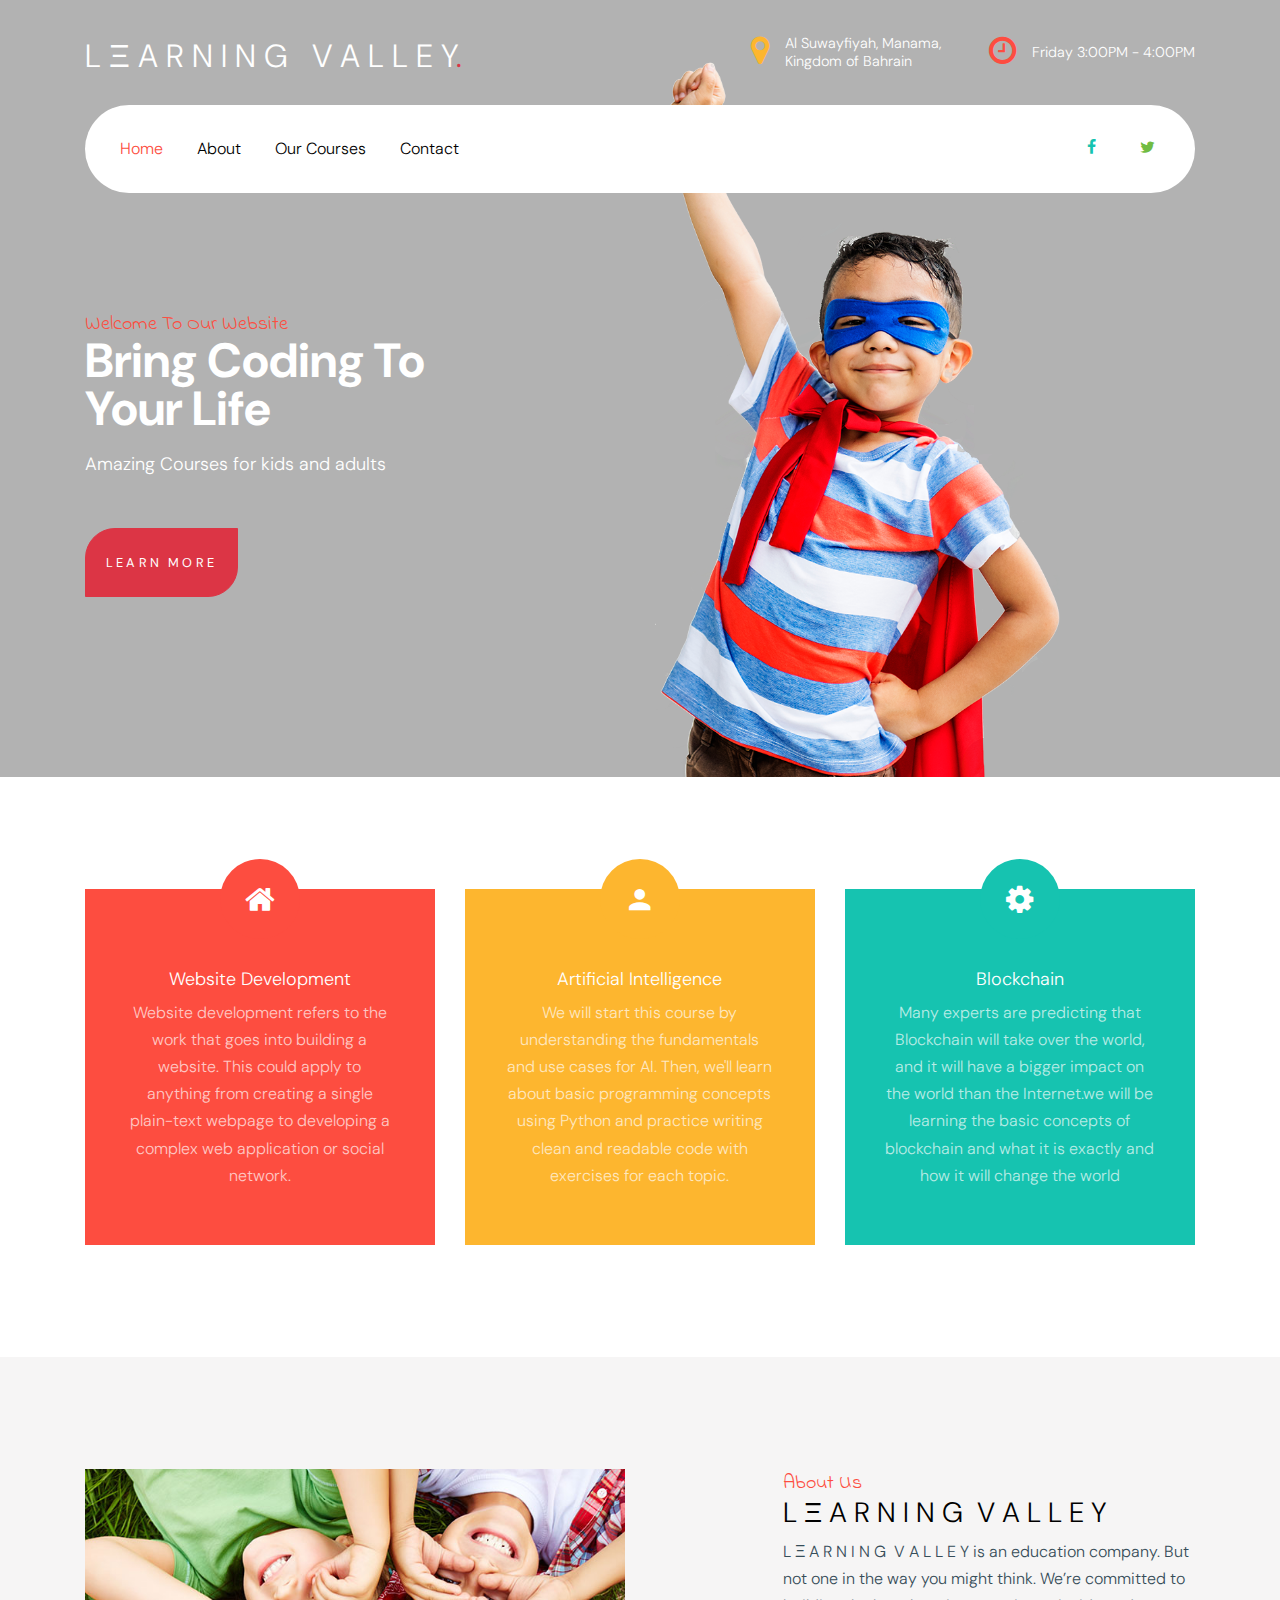
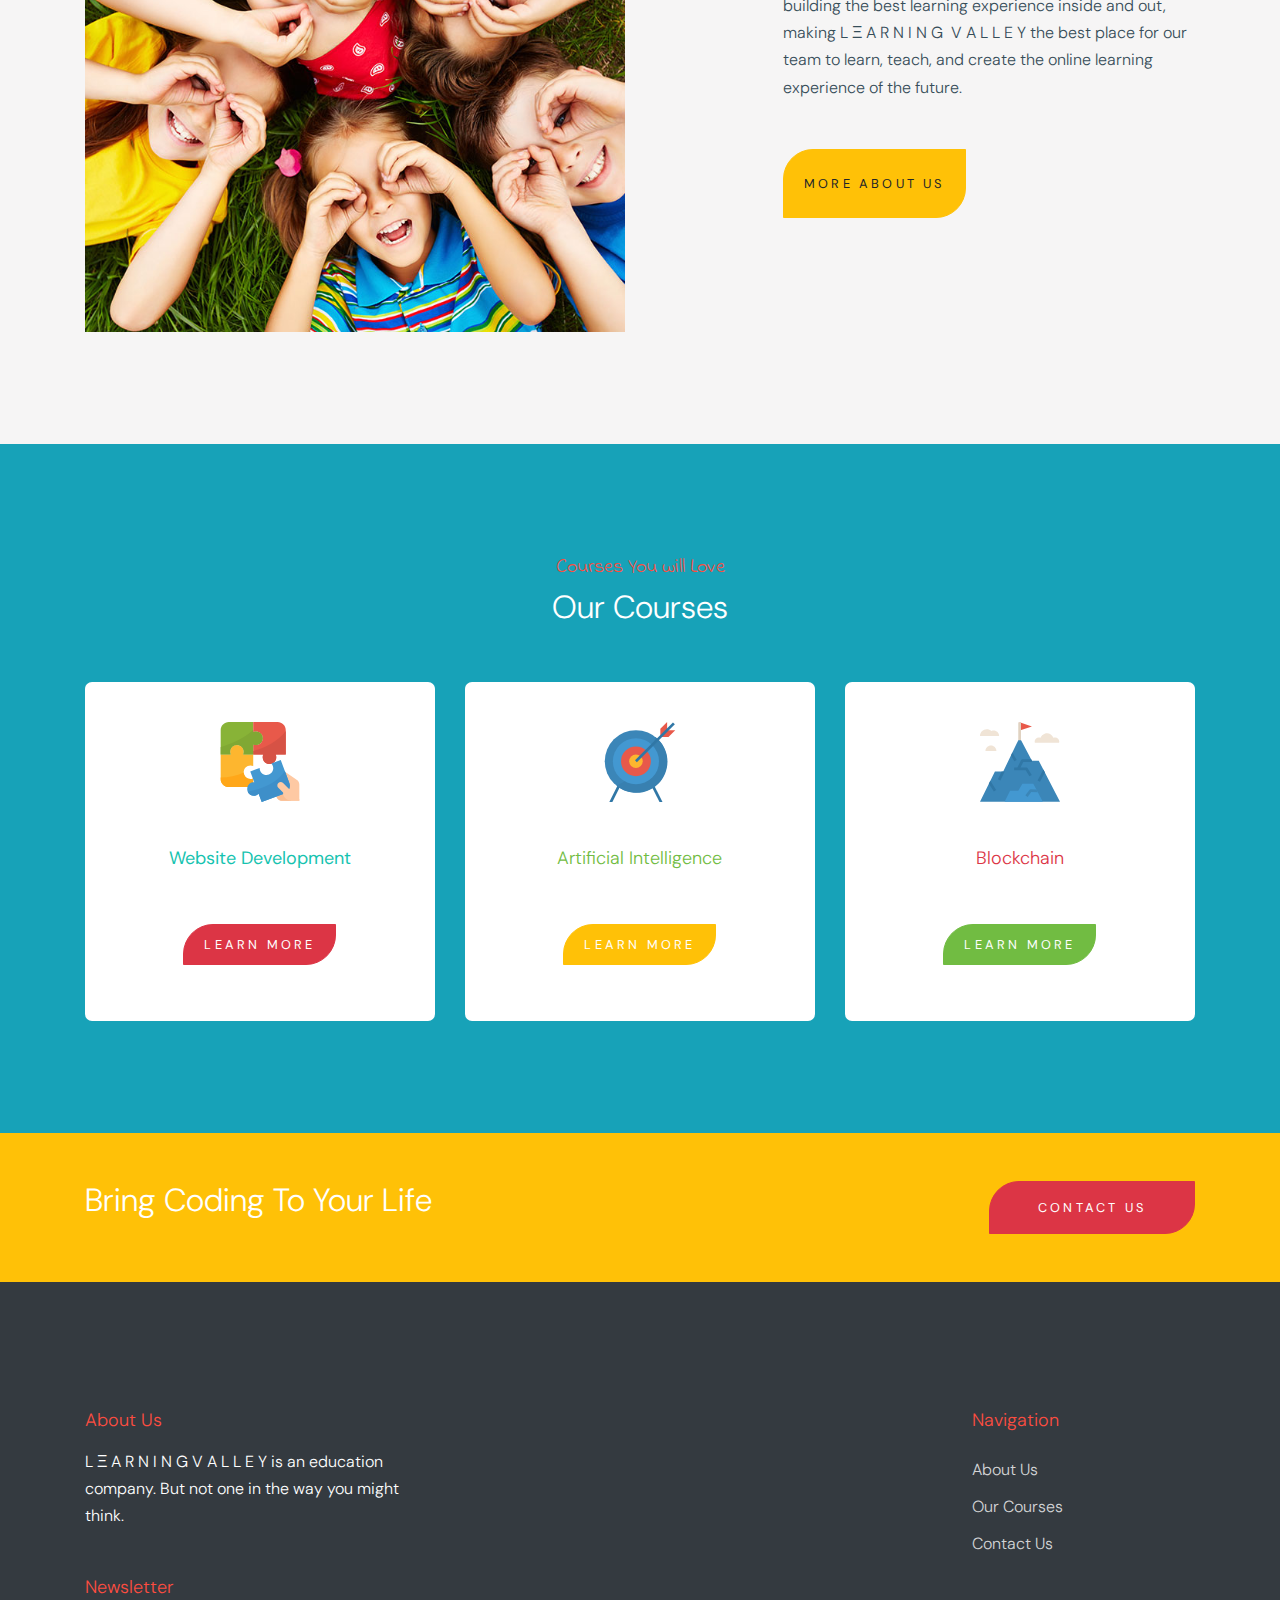
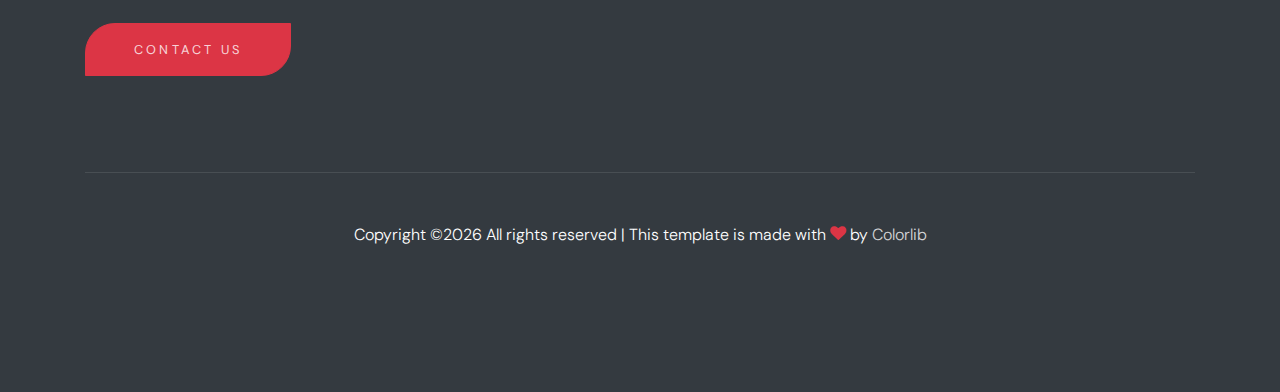
==== index.html @ 7df680e8 "cc" ====
<!doctype html>
<html lang="en">

  <head>
    <title>L Ξ A R N I N G  V A L L E Y</title>
    <meta charset="utf-8">
    <meta name="viewport" content="width=device-width, initial-scale=1, shrink-to-fit=no">

    <link href="https://fonts.googleapis.com/css?family=DM+Sans:300,400,700|Indie+Flower" rel="stylesheet">
    

    <link rel="stylesheet" href="fonts/icomoon/style.css">

    <link rel="stylesheet" href="css/bootstrap.min.css">
    <link rel="stylesheet" href="css/bootstrap-datepicker.css">
    <link rel="stylesheet" href="css/jquery.fancybox.min.css">
    <link rel="stylesheet" href="css/owl.carousel.min.css">
    <link rel="stylesheet" href="css/owl.theme.default.min.css">
    <link rel="stylesheet" href="fonts/flaticon/font/flaticon.css">
    <link rel="stylesheet" href="css/aos.css">

    <!-- MAIN CSS -->
    <link rel="stylesheet" href="css/style.css">

  </head>

  <body data-spy="scroll" data-target=".site-navbar-target" data-offset="300">

    
    <div class="site-wrap" id="home-section">

      <div class="site-mobile-menu site-navbar-target">
        <div class="site-mobile-menu-header">
          <div class="site-mobile-menu-close mt-3">
            <span class="icon-close2 js-menu-toggle"></span>
          </div>
        </div>
        <div class="site-mobile-menu-body"></div>
      </div>



      <header class="site-navbar site-navbar-target" role="banner">

        <div class="container mb-3">
          <div class="d-flex align-items-center">
            <div class="site-logo mr-auto">
              <a href="index.html" style="font-size: 2rem;">L Ξ A R N I N G  &nbsp V A L L E Y<span class="text-primary">.</span></a>
            </div>
            <div class="site-quick-contact d-none d-lg-flex ml-auto ">
              <div class="d-flex site-info align-items-center mr-5">
                <span class="block-icon mr-3"><span class="icon-map-marker text-yellow"></span></span>
                <span>Al Suwayfiyah, Manama, <br> Kingdom of Bahrain</span>
              </div>
              <div class="d-flex site-info align-items-center">
                <span class="block-icon mr-3"><span class="icon-clock-o"></span></span>
                <span> Friday 3:00PM - 4:00PM <br></span>
              </div>
              
            </div>
          </div>
        </div>


        <div class="container">
          <div class="menu-wrap d-flex align-items-center">
            <span class="d-inline-block d-lg-none"><a href="#" class="text-black site-menu-toggle js-menu-toggle py-5"><span class="icon-menu h3 text-black"></span></a></span>

              

              <nav class="site-navigation text-left mr-auto d-none d-lg-block" role="navigation">
                <ul class="site-menu main-menu js-clone-nav mr-auto ">
                  <li class="active"><a href="index.html" class="nav-link">Home</a></li>
                  <li><a href="about.html" class="nav-link">About</a></li>
                  <li><a href="packages.html" class="nav-link">Our Courses</a></li>
                 
                  <li><a href="contact.html" class="nav-link">Contact</a></li>
                </ul>
              </nav>

              <div class="top-social ml-auto">
                <a href="https://www.facebook.com/L-%CE%9E-A-R-N-I-N-G-V-A-L-L-E-Y-117805706719489" target="none"><span class="icon-facebook text-teal"></span></a>
                <a href="https://twitter.com/home?lang=en" target="none" ><span class="icon-twitter text-success"></span></a>
               
              </div>
          </div>
        </div>

       

      </header>

    <div class="ftco-blocks-cover-1">
       
      <div class="site-section-cover overlay">
        <div class="container">
          <div class="row align-items-center ">
            <div class="col-md-5 mt-5 pt-5">
              <span class="text-cursive h5 text-red" >Welcome To Our Website</span>
              <h1 class="mb-3 font-weight-bold text-teal">Bring Coding To Your Life </h1>
              <p>Amazing Courses for kids and adults  </p>
              <p class="mt-5"><a href="about.html" class="btn btn-primary py-4 btn-custom-1">Learn More</a></p>
            </div>
            <div class="col-md-6 ml-auto align-self-end">
              <img src="images/kid_transparent.png" alt="Image" class="img-fluid">
              
            </div>
          </div>
        </div>
      </div>
    </div>

    <div class="site-section">
      <div class="container">
        <div class="row">
          <div class="col-lg-4">
            <div class="block-2 red">
              <span class="wrap-icon">
                <span class="icon-home"></span>
              </span>
              <h2>Website Development</h2>
              <p>Website development refers to the work that goes into building a website. This could apply to anything from creating a single plain-text webpage to developing a complex web application or social network.</p>
            </div>
          </div>
          <div class="col-lg-4">
            <div class="block-2 yellow">
              <span class="wrap-icon">
                <span class="icon-person"></span>
              </span>
              <h2>Artificial Intelligence</h2>
              <p>We will start this course by understanding the fundamentals and use cases for AI. Then, we'll learn about basic programming concepts using Python and practice writing clean and readable code with exercises for each topic.</p>
            </div>
          </div>
          <div class="col-lg-4">
            <div class="block-2 teal">
              <span class="wrap-icon">
                <span class="icon-cog"></span>
              </span>
              <h2>Blockchain</h2>
              <p>Many experts are predicting that Blockchain will take over the world, and it will have a bigger impact on the world than the Internet.we will be learning the basic concepts of blockchain and what it is exactly and how it will change the world </p>
            </div>
          </div>
        </div>
      </div>
    </div>

    <div class="site-section bg-light">
      <div class="container">
        <div class="row">
          <div class="col-md-6 mb-5 mb-md-0">
            <img src="images/img_1.jpg" alt="Image" class="img-fluid">
          </div>
          <div class="col-md-5 ml-auto pl-md-5">
            <span class="text-cursive h5 text-red">About Us</span>
            <h3 class="text-black">L Ξ A R N I N G &nbspV A L L E Y</h3>
            <p><span>L Ξ A R N I N G &nbspV A L L E Y is an education company. But not one in the way you might think. We’re committed to building the best learning experience inside and out, making L Ξ A R N I N G &nbspV A L L E Y the best place for our team to learn, teach, and create the online learning experience of the future.</span></p>

            <p class="mt-5"><a href="about.html" class="btn btn-warning py-4 btn-custom-1" >More About Us</a></p>
          </div>
        </div>
      </div>
    </div>
    
    
    <div class="site-section bg-info">
      <div class="container">
        <div class="row mb-5">
          <div class="col-12 text-center">
            <span class="text-cursive h5 text-red d-block">Courses You will Love</span>
            <h2 class="text-white">Our Courses</h2>
          </div>
        </div>
        <div class="row">
          <div class="col-lg-4 mb-4 mb-lg-0">
            <div class="package text-center bg-white">
              <span class="img-wrap"><img src="images/flaticon/svg/001-jigsaw.svg" alt="Image" class="img-fluid"></span>
              <h3 class="text-teal" style="padding-top: 1rem;font-weight:bolder;">Website Development</h3>
             
              <p><a href="packages.html" class="btn btn-primary btn-custom-1 mt-4">Learn More</a></p>
            </div>
          </div>
          <div class="col-lg-4 mb-4 mb-lg-0">
            <div class="package text-center bg-white">
              <span class="img-wrap"><img src="images/flaticon/svg/002-target.svg" alt="Image" class="img-fluid"></span>
              <h3 class="text-success" style="padding-top: 1rem;">Artificial Intelligence</h3>
              
              <p><a href="packages.html " class="btn btn-warning btn-custom-1 mt-4" style="color: white;">Learn More</a></p>
            </div>
          </div>
          <div class="col-lg-4 mb-4 mb-lg-0">
            <div class="package text-center bg-white">
              <span class="img-wrap"><img src="images/flaticon/svg/003-mission.svg" alt="Image" class="img-fluid"></span>
              <h3 class="text-danger" style="padding-top: 1rem;">Blockchain</h3>
              
              <p><a href="packages.html " class="btn btn-success btn-custom-1 mt-4" style="color: white;">Learn More</a></p>
            </div>
          </div>
        </div>
      </div>
    </div>

   
    
   


    <div class="site-section py-5 bg-warning">
      <div class="container">
        <div class="row justify-content-center">
          <div class="col-md-12 d-flex">
          <h2 class="text-white m-0">Bring Coding To Your Life </h2>
          <a href="https://docs.google.com/forms/d/e/1FAIpQLSfLTitB2hztwWEs5npDfsbmyWJQrEy907DxbNJddWH4OsdSEw/viewform?usp=sf_link" class="btn btn-primary btn-custom-1 py-3 px-5 ml-auto"style="padding-bottom: 40rem;" target="_none_">Contact Us</a>
          </div>
        </div>
      </div>
    </div>

    

    <footer class="site-footer">
      <div class="container">
        <div class="row">
          <div class="col-lg-4">
            <h2 class="footer-heading mb-3">About Us</h2>
                <p class="mb-5">L Ξ A R N I N G  V A L L E Y is an education company. But not one in the way you might think. </p>

                <h2 class="footer-heading mb-4">Newsletter</h2>
    
                <a href="https://docs.google.com/forms/d/e/1FAIpQLSfLTitB2hztwWEs5npDfsbmyWJQrEy907DxbNJddWH4OsdSEw/viewform?usp=sf_link" class="btn btn-primary btn-custom-1 py-3 px-5 ml-auto"style="padding-bottom: 40rem;" target="_none_">Contact Us</a>
                
          </div>
          <div class="col-lg-8 ml-auto">
            <div class="row">
              <div class="col-lg-4 ml-auto">
                <h2 class="footer-heading mb-4">Navigation</h2>
                <ul class="list-unstyled">
                  <li><a href="about.html">About Us</a></li>
                  
                  <li><a href="about.html">Our Courses</a></li>
                 
                  <li><a href="contact.html">Contact Us</a></li>
                </ul>
              </div>
              

              
              
            </div>
          </div>
        </div>
        <div class="row pt-5 mt-5 text-center">
          <div class="col-md-12">
            <div class="border-top pt-5">
              <p>
            <!-- Link back to Colorlib can't be removed. Template is licensed under CC BY 3.0. -->
            Copyright &copy;<script>document.write(new Date().getFullYear());</script> All rights reserved | This template is made with <i class="icon-heart text-danger" aria-hidden="true"></i> by <a href="https://colorlib.com" target="_blank" >Colorlib</a>
            <!-- Link back to Colorlib can't be removed. Template is licensed under CC BY 3.0. -->
            </p>
            </div>
          </div>

        </div>
      </div>
    </footer>

    </div>

    <script src="js/jquery-3.3.1.min.js"></script>
    <script src="js/jquery-migrate-3.0.0.js"></script>
    <script src="js/popper.min.js"></script>
    <script src="js/bootstrap.min.js"></script>
    <script src="js/owl.carousel.min.js"></script>
    <script src="js/jquery.sticky.js"></script>
    <script src="js/jquery.waypoints.min.js"></script>
    <script src="js/jquery.animateNumber.min.js"></script>
    <script src="js/jquery.fancybox.min.js"></script>
    <script src="js/jquery.stellar.min.js"></script>
    <script src="js/jquery.easing.1.3.js"></script>
    <script src="js/bootstrap-datepicker.min.js"></script>
    <script src="js/aos.js"></script>

    <script src="js/main.js"></script>

  </body>

</html>
---- fonts/icomoon/style.css ----
@font-face {
  font-family: 'icomoon';
  src:  url('fonts/icomoon.eot?10si43');
  src:  url('fonts/icomoon.eot?10si43#iefix') format('embedded-opentype'),
    url('fonts/icomoon.ttf?10si43') format('truetype'),
    url('fonts/icomoon.woff?10si43') format('woff'),
    url('fonts/icomoon.svg?10si43#icomoon') format('svg');
  font-weight: normal;
  font-style: normal;
}

[class^="icon-"], [class*=" icon-"] {
  /* use !important to prevent issues with browser extensions that change fonts */
  font-family: 'icomoon' !important;
  speak: none;
  font-style: normal;
  font-weight: normal;
  font-variant: normal;
  text-transform: none;
  line-height: 1;

  /* Better Font Rendering =========== */
  -webkit-font-smoothing: antialiased;
  -moz-osx-font-smoothing: grayscale;
}

.icon-asterisk:before {
  content: "\f069";
}
.icon-plus:before {
  content: "\f067";
}
.icon-question:before {
  content: "\f128";
}
.icon-minus:before {
  content: "\f068";
}
.icon-glass:before {
  content: "\f000";
}
.icon-music:before {
  content: "\f001";
}
.icon-search:before {
  content: "\f002";
}
.icon-envelope-o:before {
  content: "\f003";
}
.icon-heart:before {
  content: "\f004";
}
.icon-star:before {
  content: "\f005";
}
.icon-star-o:before {
  content: "\f006";
}
.icon-user:before {
  content: "\f007";
}
.icon-film:before {
  content: "\f008";
}
.icon-th-large:before {
  content: "\f009";
}
.icon-th:before {
  content: "\f00a";
}
.icon-th-list:before {
  content: "\f00b";
}
.icon-check:before {
  content: "\f00c";
}
.icon-close:before {
  content: "\f00d";
}
.icon-remove:before {
  content: "\f00d";
}
.icon-times:before {
  content: "\f00d";
}
.icon-search-plus:before {
  content: "\f00e";
}
.icon-search-minus:before {
  content: "\f010";
}
.icon-power-off:before {
  content: "\f011";
}
.icon-signal:before {
  content: "\f012";
}
.icon-cog:before {
  content: "\f013";
}
.icon-gear:before {
  content: "\f013";
}
.icon-trash-o:before {
  content: "\f014";
}
.icon-home:before {
  content: "\f015";
}
.icon-file-o:before {
  content: "\f016";
}
.icon-clock-o:before {
  content: "\f017";
}
.icon-road:before {
  content: "\f018";
}
.icon-download:before {
  content: "\f019";
}
.icon-arrow-circle-o-down:before {
  content: "\f01a";
}
.icon-arrow-circle-o-up:before {
  content: "\f01b";
}
.icon-inbox:before {
  content: "\f01c";
}
.icon-play-circle-o:before {
  content: "\f01d";
}
.icon-repeat:before {
  content: "\f01e";
}
.icon-rotate-right:before {
  content: "\f01e";
}
.icon-refresh:before {
  content: "\f021";
}
.icon-list-alt:before {
  content: "\f022";
}
.icon-lock:before {
  content: "\f023";
}
.icon-flag:before {
  content: "\f024";
}
.icon-headphones:before {
  content: "\f025";
}
.icon-volume-off:before {
  content: "\f026";
}
.icon-volume-down:before {
  content: "\f027";
}
.icon-volume-up:before {
  content: "\f028";
}
.icon-qrcode:before {
  content: "\f029";
}
.icon-barcode:before {
  content: "\f02a";
}
.icon-tag:before {
  content: "\f02b";
}
.icon-tags:before {
  content: "\f02c";
}
.icon-book:before {
  content: "\f02d";
}
.icon-bookmark:before {
  content: "\f02e";
}
.icon-print:before {
  content: "\f02f";
}
.icon-camera:before {
  content: "\f030";
}
.icon-font:before {
  content: "\f031";
}
.icon-bold:before {
  content: "\f032";
}
.icon-italic:before {
  content: "\f033";
}
.icon-text-height:before {
  content: "\f034";
}
.icon-text-width:before {
  content: "\f035";
}
.icon-align-left:before {
  content: "\f036";
}
.icon-align-center:before {
  content: "\f037";
}
.icon-align-right:before {
  content: "\f038";
}
.icon-align-justify:before {
  content: "\f039";
}
.icon-list:before {
  content: "\f03a";
}
.icon-dedent:before {
  content: "\f03b";
}
.icon-outdent:before {
  content: "\f03b";
}
.icon-indent:before {
  content: "\f03c";
}
.icon-video-camera:before {
  content: "\f03d";
}
.icon-image:before {
  content: "\f03e";
}
.icon-photo:before {
  content: "\f03e";
}
.icon-picture-o:before {
  content: "\f03e";
}
.icon-pencil:before {
  content: "\f040";
}
.icon-map-marker:before {
  content: "\f041";
}
.icon-adjust:before {
  content: "\f042";
}
.icon-tint:before {
  content: "\f043";
}
.icon-edit:before {
  content: "\f044";
}
.icon-pencil-square-o:before {
  content: "\f044";
}
.icon-share-square-o:before {
  content: "\f045";
}
.icon-check-square-o:before {
  content: "\f046";
}
.icon-arrows:before {
  content: "\f047";
}
.icon-step-backward:before {
  content: "\f048";
}
.icon-fast-backward:before {
  content: "\f049";
}
.icon-backward:before {
  content: "\f04a";
}
.icon-play:before {
  content: "\f04b";
}
.icon-pause:before {
  content: "\f04c";
}
.icon-stop:before {
  content: "\f04d";
}
.icon-forward:before {
  content: "\f04e";
}
.icon-fast-forward:before {
  content: "\f050";
}
.icon-step-forward:before {
  content: "\f051";
}
.icon-eject:before {
  content: "\f052";
}
.icon-chevron-left:before {
  content: "\f053";
}
.icon-chevron-right:before {
  content: "\f054";
}
.icon-plus-circle:before {
  content: "\f055";
}
.icon-minus-circle:before {
  content: "\f056";
}
.icon-times-circle:before {
  content: "\f057";
}
.icon-check-circle:before {
  content: "\f058";
}
.icon-question-circle:before {
  content: "\f059";
}
.icon-info-circle:before {
  content: "\f05a";
}
.icon-crosshairs:before {
  content: "\f05b";
}
.icon-times-circle-o:before {
  content: "\f05c";
}
.icon-check-circle-o:before {
  content: "\f05d";
}
.icon-ban:before {
  content: "\f05e";
}
.icon-arrow-left:before {
  content: "\f060";
}
.icon-arrow-right:before {
  content: "\f061";
}
.icon-arrow-up:before {
  content: "\f062";
}
.icon-arrow-down:before {
  content: "\f063";
}
.icon-mail-forward:before {
  content: "\f064";
}
.icon-share:before {
  content: "\f064";
}
.icon-expand:before {
  content: "\f065";
}
.icon-compress:before {
  content: "\f066";
}
.icon-exclamation-circle:before {
  content: "\f06a";
}
.icon-gift:before {
  content: "\f06b";
}
.icon-leaf:before {
  content: "\f06c";
}
.icon-fire:before {
  content: "\f06d";
}
.icon-eye:before {
  content: "\f06e";
}
.icon-eye-slash:before {
  content: "\f070";
}
.icon-exclamation-triangle:before {
  content: "\f071";
}
.icon-warning:before {
  content: "\f071";
}
.icon-plane:before {
  content: "\f072";
}
.icon-calendar:before {
  content: "\f073";
}
.icon-random:before {
  content: "\f074";
}
.icon-comment:before {
  content: "\f075";
}
.icon-magnet:before {
  content: "\f076";
}
.icon-chevron-up:before {
  content: "\f077";
}
.icon-chevron-down:before {
  content: "\f078";
}
.icon-retweet:before {
  content: "\f079";
}
.icon-shopping-cart:before {
  content: "\f07a";
}
.icon-folder:before {
  content: "\f07b";
}
.icon-folder-open:before {
  content: "\f07c";
}
.icon-arrows-v:before {
  content: "\f07d";
}
.icon-arrows-h:before {
  content: "\f07e";
}
.icon-bar-chart:before {
  content: "\f080";
}
.icon-bar-chart-o:before {
  content: "\f080";
}
.icon-twitter-square:before {
  content: "\f081";
}
.icon-facebook-square:before {
  content: "\f082";
}
.icon-camera-retro:before {
  content: "\f083";
}
.icon-key:before {
  content: "\f084";
}
.icon-cogs:before {
  content: "\f085";
}
.icon-gears:before {
  content: "\f085";
}
.icon-comments:before {
  content: "\f086";
}
.icon-thumbs-o-up:before {
  content: "\f087";
}
.icon-thumbs-o-down:before {
  content: "\f088";
}
.icon-star-half:before {
  content: "\f089";
}
.icon-heart-o:before {
  content: "\f08a";
}
.icon-sign-out:before {
  content: "\f08b";
}
.icon-linkedin-square:before {
  content: "\f08c";
}
.icon-thumb-tack:before {
  content: "\f08d";
}
.icon-external-link:before {
  content: "\f08e";
}
.icon-sign-in:before {
  content: "\f090";
}
.icon-trophy:before {
  content: "\f091";
}
.icon-github-square:before {
  content: "\f092";
}
.icon-upload:before {
  content: "\f093";
}
.icon-lemon-o:before {
  content: "\f094";
}
.icon-phone:before {
  content: "\f095";
}
.icon-square-o:before {
  content: "\f096";
}
.icon-bookmark-o:before {
  content: "\f097";
}
.icon-phone-square:before {
  content: "\f098";
}
.icon-twitter:before {
  content: "\f099";
}
.icon-facebook:before {
  content: "\f09a";
}
.icon-facebook-f:before {
  content: "\f09a";
}
.icon-github:before {
  content: "\f09b";
}
.icon-unlock:before {
  content: "\f09c";
}
.icon-credit-card:before {
  content: "\f09d";
}
.icon-feed:before {
  content: "\f09e";
}
.icon-rss:before {
  content: "\f09e";
}
.icon-hdd-o:before {
  content: "\f0a0";
}
.icon-bullhorn:before {
  content: "\f0a1";
}
.icon-bell-o:before {
  content: "\f0a2";
}
.icon-certificate:before {
  content: "\f0a3";
}
.icon-hand-o-right:before {
  content: "\f0a4";
}
.icon-hand-o-left:before {
  content: "\f0a5";
}
.icon-hand-o-up:before {
  content: "\f0a6";
}
.icon-hand-o-down:before {
  content: "\f0a7";
}
.icon-arrow-circle-left:before {
  content: "\f0a8";
}
.icon-arrow-circle-right:before {
  content: "\f0a9";
}
.icon-arrow-circle-up:before {
  content: "\f0aa";
}
.icon-arrow-circle-down:before {
  content: "\f0ab";
}
.icon-globe:before {
  content: "\f0ac";
}
.icon-wrench:before {
  content: "\f0ad";
}
.icon-tasks:before {
  content: "\f0ae";
}
.icon-filter:before {
  content: "\f0b0";
}
.icon-briefcase:before {
  content: "\f0b1";
}
.icon-arrows-alt:before {
  content: "\f0b2";
}
.icon-group:before {
  content: "\f0c0";
}
.icon-users:before {
  content: "\f0c0";
}
.icon-chain:before {
  content: "\f0c1";
}
.icon-link:before {
  content: "\f0c1";
}
.icon-cloud:before {
  content: "\f0c2";
}
.icon-flask:before {
  content: "\f0c3";
}
.icon-cut:before {
  content: "\f0c4";
}
.icon-scissors:before {
  content: "\f0c4";
}
.icon-copy:before {
  content: "\f0c5";
}
.icon-files-o:before {
  content: "\f0c5";
}
.icon-paperclip:before {
  content: "\f0c6";
}
.icon-floppy-o:before {
  content: "\f0c7";
}
.icon-save:before {
  content: "\f0c7";
}
.icon-square:before {
  content: "\f0c8";
}
.icon-bars:before {
  content: "\f0c9";
}
.icon-navicon:before {
  content: "\f0c9";
}
.icon-reorder:before {
  content: "\f0c9";
}
.icon-list-ul:before {
  content: "\f0ca";
}
.icon-list-ol:before {
  content: "\f0cb";
}
.icon-strikethrough:before {
  content: "\f0cc";
}
.icon-underline:before {
  content: "\f0cd";
}
.icon-table:before {
  content: "\f0ce";
}
.icon-magic:before {
  content: "\f0d0";
}
.icon-truck:before {
  content: "\f0d1";
}
.icon-pinterest:before {
  content: "\f0d2";
}
.icon-pinterest-square:before {
  content: "\f0d3";
}
.icon-google-plus-square:before {
  content: "\f0d4";
}
.icon-google-plus:before {
  content: "\f0d5";
}
.icon-money:before {
  content: "\f0d6";
}
.icon-caret-down:before {
  content: "\f0d7";
}
.icon-caret-up:before {
  content: "\f0d8";
}
.icon-caret-left:before {
  content: "\f0d9";
}
.icon-caret-right:before {
  content: "\f0da";
}
.icon-columns:before {
  content: "\f0db";
}
.icon-sort:before {
  content: "\f0dc";
}
.icon-unsorted:before {
  content: "\f0dc";
}
.icon-sort-desc:before {
  content: "\f0dd";
}
.icon-sort-down:before {
  content: "\f0dd";
}
.icon-sort-asc:before {
  content: "\f0de";
}
.icon-sort-up:before {
  content: "\f0de";
}
.icon-envelope:before {
  content: "\f0e0";
}
.icon-linkedin:before {
  content: "\f0e1";
}
.icon-rotate-left:before {
  content: "\f0e2";
}
.icon-undo:before {
  content: "\f0e2";
}
.icon-gavel:before {
  content: "\f0e3";
}
.icon-legal:before {
  content: "\f0e3";
}
.icon-dashboard:before {
  content: "\f0e4";
}
.icon-tachometer:before {
  content: "\f0e4";
}
.icon-comment-o:before {
  content: "\f0e5";
}
.icon-comments-o:before {
  content: "\f0e6";
}
.icon-bolt:before {
  content: "\f0e7";
}
.icon-flash:before {
  content: "\f0e7";
}
.icon-sitemap:before {
  content: "\f0e8";
}
.icon-umbrella:before {
  content: "\f0e9";
}
.icon-clipboard:before {
  content: "\f0ea";
}
.icon-paste:before {
  content: "\f0ea";
}
.icon-lightbulb-o:before {
  content: "\f0eb";
}
.icon-exchange:before {
  content: "\f0ec";
}
.icon-cloud-download:before {
  content: "\f0ed";
}
.icon-cloud-upload:before {
  content: "\f0ee";
}
.icon-user-md:before {
  content: "\f0f0";
}
.icon-stethoscope:before {
  content: "\f0f1";
}
.icon-suitcase:before {
  content: "\f0f2";
}
.icon-bell:before {
  content: "\f0f3";
}
.icon-coffee:before {
  content: "\f0f4";
}
.icon-cutlery:before {
  content: "\f0f5";
}
.icon-file-text-o:before {
  content: "\f0f6";
}
.icon-building-o:before {
  content: "\f0f7";
}
.icon-hospital-o:before {
  content: "\f0f8";
}
.icon-ambulance:before {
  content: "\f0f9";
}
.icon-medkit:before {
  content: "\f0fa";
}
.icon-fighter-jet:before {
  content: "\f0fb";
}
.icon-beer:before {
  content: "\f0fc";
}
.icon-h-square:before {
  content: "\f0fd";
}
.icon-plus-square:before {
  content: "\f0fe";
}
.icon-angle-double-left:before {
  content: "\f100";
}
.icon-angle-double-right:before {
  content: "\f101";
}
.icon-angle-double-up:before {
  content: "\f102";
}
.icon-angle-double-down:before {
  content: "\f103";
}
.icon-angle-left:before {
  content: "\f104";
}
.icon-angle-right:before {
  content: "\f105";
}
.icon-angle-up:before {
  content: "\f106";
}
.icon-angle-down:before {
  content: "\f107";
}
.icon-desktop:before {
  content: "\f108";
}
.icon-laptop:before {
  content: "\f109";
}
.icon-tablet:before {
  content: "\f10a";
}
.icon-mobile:before {
  content: "\f10b";
}
.icon-mobile-phone:before {
  content: "\f10b";
}
.icon-circle-o:before {
  content: "\f10c";
}
.icon-quote-left:before {
  content: "\f10d";
}
.icon-quote-right:before {
  content: "\f10e";
}
.icon-spinner:before {
  content: "\f110";
}
.icon-circle:before {
  content: "\f111";
}
.icon-mail-reply:before {
  content: "\f112";
}
.icon-reply:before {
  content: "\f112";
}
.icon-github-alt:before {
  content: "\f113";
}
.icon-folder-o:before {
  content: "\f114";
}
.icon-folder-open-o:before {
  content: "\f115";
}
.icon-smile-o:before {
  content: "\f118";
}
.icon-frown-o:before {
  content: "\f119";
}
.icon-meh-o:before {
  content: "\f11a";
}
.icon-gamepad:before {
  content: "\f11b";
}
.icon-keyboard-o:before {
  content: "\f11c";
}
.icon-flag-o:before {
  content: "\f11d";
}
.icon-flag-checkered:before {
  content: "\f11e";
}
.icon-terminal:before {
  content: "\f120";
}
.icon-code:before {
  content: "\f121";
}
.icon-mail-reply-all:before {
  content: "\f122";
}
.icon-reply-all:before {
  content: "\f122";
}
.icon-star-half-empty:before {
  content: "\f123";
}
.icon-star-half-full:before {
  content: "\f123";
}
.icon-star-half-o:before {
  content: "\f123";
}
.icon-location-arrow:before {
  content: "\f124";
}
.icon-crop:before {
  content: "\f125";
}
.icon-code-fork:before {
  content: "\f126";
}
.icon-chain-broken:before {
  content: "\f127";
}
.icon-unlink:before {
  content: "\f127";
}
.icon-info:before {
  content: "\f129";
}
.icon-exclamation:before {
  content: "\f12a";
}
.icon-superscript:before {
  content: "\f12b";
}
.icon-subscript:before {
  content: "\f12c";
}
.icon-eraser:before {
  content: "\f12d";
}
.icon-puzzle-piece:before {
  content: "\f12e";
}
.icon-microphone:before {
  content: "\f130";
}
.icon-microphone-slash:before {
  content: "\f131";
}
.icon-shield:before {
  content: "\f132";
}
.icon-calendar-o:before {
  content: "\f133";
}
.icon-fire-extinguisher:before {
  content: "\f134";
}
.icon-rocket:before {
  content: "\f135";
}
.icon-maxcdn:before {
  content: "\f136";
}
.icon-chevron-circle-left:before {
  content: "\f137";
}
.icon-chevron-circle-right:before {
  content: "\f138";
}
.icon-chevron-circle-up:before {
  content: "\f139";
}
.icon-chevron-circle-down:before {
  content: "\f13a";
}
.icon-html5:before {
  content: "\f13b";
}
.icon-css3:before {
  content: "\f13c";
}
.icon-anchor:before {
  content: "\f13d";
}
.icon-unlock-alt:before {
  content: "\f13e";
}
.icon-bullseye:before {
  content: "\f140";
}
.icon-ellipsis-h:before {
  content: "\f141";
}
.icon-ellipsis-v:before {
  content: "\f142";
}
.icon-rss-square:before {
  content: "\f143";
}
.icon-play-circle:before {
  content: "\f144";
}
.icon-ticket:before {
  content: "\f145";
}
.icon-minus-square:before {
  content: "\f146";
}
.icon-minus-square-o:before {
  content: "\f147";
}
.icon-level-up:before {
  content: "\f148";
}
.icon-level-down:before {
  content: "\f149";
}
.icon-check-square:before {
  content: "\f14a";
}
.icon-pencil-square:before {
  content: "\f14b";
}
.icon-external-link-square:before {
  content: "\f14c";
}
.icon-share-square:before {
  content: "\f14d";
}
.icon-compass:before {
  content: "\f14e";
}
.icon-caret-square-o-down:before {
  content: "\f150";
}
.icon-toggle-down:before {
  content: "\f150";
}
.icon-caret-square-o-up:before {
  content: "\f151";
}
.icon-toggle-up:before {
  content: "\f151";
}
.icon-caret-square-o-right:before {
  content: "\f152";
}
.icon-toggle-right:before {
  content: "\f152";
}
.icon-eur:before {
  content: "\f153";
}
.icon-euro:before {
  content: "\f153";
}
.icon-gbp:before {
  content: "\f154";
}
.icon-dollar:before {
  content: "\f155";
}
.icon-usd:before {
  content: "\f155";
}
.icon-inr:before {
  content: "\f156";
}
.icon-rupee:before {
  content: "\f156";
}
.icon-cny:before {
  content: "\f157";
}
.icon-jpy:before {
  content: "\f157";
}
.icon-rmb:before {
  content: "\f157";
}
.icon-yen:before {
  content: "\f157";
}
.icon-rouble:before {
  content: "\f158";
}
.icon-rub:before {
  content: "\f158";
}
.icon-ruble:before {
  content: "\f158";
}
.icon-krw:before {
  content: "\f159";
}
.icon-won:before {
  content: "\f159";
}
.icon-bitcoin:before {
  content: "\f15a";
}
.icon-btc:before {
  content: "\f15a";
}
.icon-file:before {
  content: "\f15b";
}
.icon-file-text:before {
  content: "\f15c";
}
.icon-sort-alpha-asc:before {
  content: "\f15d";
}
.icon-sort-alpha-desc:before {
  content: "\f15e";
}
.icon-sort-amount-asc:before {
  content: "\f160";
}
.icon-sort-amount-desc:before {
  content: "\f161";
}
.icon-sort-numeric-asc:before {
  content: "\f162";
}
.icon-sort-numeric-desc:before {
  content: "\f163";
}
.icon-thumbs-up:before {
  content: "\f164";
}
.icon-thumbs-down:before {
  content: "\f165";
}
.icon-youtube-square:before {
  content: "\f166";
}
.icon-youtube:before {
  content: "\f167";
}
.icon-xing:before {
  content: "\f168";
}
.icon-xing-square:before {
  content: "\f169";
}
.icon-youtube-play:before {
  content: "\f16a";
}
.icon-dropbox:before {
  content: "\f16b";
}
.icon-stack-overflow:before {
  content: "\f16c";
}
.icon-instagram:before {
  content: "\f16d";
}
.icon-flickr:before {
  content: "\f16e";
}
.icon-adn:before {
  content: "\f170";
}
.icon-bitbucket:before {
  content: "\f171";
}
.icon-bitbucket-square:before {
  content: "\f172";
}
.icon-tumblr:before {
  content: "\f173";
}
.icon-tumblr-square:before {
  content: "\f174";
}
.icon-long-arrow-down:before {
  content: "\f175";
}
.icon-long-arrow-up:before {
  content: "\f176";
}
.icon-long-arrow-left:before {
  content: "\f177";
}
.icon-long-arrow-right:before {
  content: "\f178";
}
.icon-apple:before {
  content: "\f179";
}
.icon-windows:before {
  content: "\f17a";
}
.icon-android:before {
  content: "\f17b";
}
.icon-linux:before {
  content: "\f17c";
}
.icon-dribbble:before {
  content: "\f17d";
}
.icon-skype:before {
  content: "\f17e";
}
.icon-foursquare:before {
  content: "\f180";
}
.icon-trello:before {
  content: "\f181";
}
.icon-female:before {
  content: "\f182";
}
.icon-male:before {
  content: "\f183";
}
.icon-gittip:before {
  content: "\f184";
}
.icon-gratipay:before {
  content: "\f184";
}
.icon-sun-o:before {
  content: "\f185";
}
.icon-moon-o:before {
  content: "\f186";
}
.icon-archive:before {
  content: "\f187";
}
.icon-bug:before {
  content: "\f188";
}
.icon-vk:before {
  content: "\f189";
}
.icon-weibo:before {
  content: "\f18a";
}
.icon-renren:before {
  content: "\f18b";
}
.icon-pagelines:before {
  content: "\f18c";
}
.icon-stack-exchange:before {
  content: "\f18d";
}
.icon-arrow-circle-o-right:before {
  content: "\f18e";
}
.icon-arrow-circle-o-left:before {
  content: "\f190";
}
.icon-caret-square-o-left:before {
  content: "\f191";
}
.icon-toggle-left:before {
  content: "\f191";
}
.icon-dot-circle-o:before {
  content: "\f192";
}
.icon-wheelchair:before {
  content: "\f193";
}
.icon-vimeo-square:before {
  content: "\f194";
}
.icon-try:before {
  content: "\f195";
}
.icon-turkish-lira:before {
  content: "\f195";
}
.icon-plus-square-o:before {
  content: "\f196";
}
.icon-space-shuttle:before {
  content: "\f197";
}
.icon-slack:before {
  content: "\f198";
}
.icon-envelope-square:before {
  content: "\f199";
}
.icon-wordpress:before {
  content: "\f19a";
}
.icon-openid:before {
  content: "\f19b";
}
.icon-bank:before {
  content: "\f19c";
}
.icon-institution:before {
  content: "\f19c";
}
.icon-university:before {
  content: "\f19c";
}
.icon-graduation-cap:before {
  content: "\f19d";
}
.icon-mortar-board:before {
  content: "\f19d";
}
.icon-yahoo:before {
  content: "\f19e";
}
.icon-google:before {
  content: "\f1a0";
}
.icon-reddit:before {
  content: "\f1a1";
}
.icon-reddit-square:before {
  content: "\f1a2";
}
.icon-stumbleupon-circle:before {
  content: "\f1a3";
}
.icon-stumbleupon:before {
  content: "\f1a4";
}
.icon-delicious:before {
  content: "\f1a5";
}
.icon-digg:before {
  content: "\f1a6";
}
.icon-pied-piper-pp:before {
  content: "\f1a7";
}
.icon-pied-piper-alt:before {
  content: "\f1a8";
}
.icon-drupal:before {
  content: "\f1a9";
}
.icon-joomla:before {
  content: "\f1aa";
}
.icon-language:before {
  content: "\f1ab";
}
.icon-fax:before {
  content: "\f1ac";
}
.icon-building:before {
  content: "\f1ad";
}
.icon-child:before {
  content: "\f1ae";
}
.icon-paw:before {
  content: "\f1b0";
}
.icon-spoon:before {
  content: "\f1b1";
}
.icon-cube:before {
  content: "\f1b2";
}
.icon-cubes:before {
  content: "\f1b3";
}
.icon-behance:before {
  content: "\f1b4";
}
.icon-behance-square:before {
  content: "\f1b5";
}
.icon-steam:before {
  content: "\f1b6";
}
.icon-steam-square:before {
  content: "\f1b7";
}
.icon-recycle:before {
  content: "\f1b8";
}
.icon-automobile:before {
  content: "\f1b9";
}
.icon-car:before {
  content: "\f1b9";
}
.icon-cab:before {
  content: "\f1ba";
}
.icon-taxi:before {
  content: "\f1ba";
}
.icon-tree:before {
  content: "\f1bb";
}
.icon-spotify:before {
  content: "\f1bc";
}
.icon-deviantart:before {
  content: "\f1bd";
}
.icon-soundcloud:before {
  content: "\f1be";
}
.icon-database:before {
  content: "\f1c0";
}
.icon-file-pdf-o:before {
  content: "\f1c1";
}
.icon-file-word-o:before {
  content: "\f1c2";
}
.icon-file-excel-o:before {
  content: "\f1c3";
}
.icon-file-powerpoint-o:before {
  content: "\f1c4";
}
.icon-file-image-o:before {
  content: "\f1c5";
}
.icon-file-photo-o:before {
  content: "\f1c5";
}
.icon-file-picture-o:before {
  content: "\f1c5";
}
.icon-file-archive-o:before {
  content: "\f1c6";
}
.icon-file-zip-o:before {
  content: "\f1c6";
}
.icon-file-audio-o:before {
  content: "\f1c7";
}
.icon-file-sound-o:before {
  content: "\f1c7";
}
.icon-file-movie-o:before {
  content: "\f1c8";
}
.icon-file-video-o:before {
  content: "\f1c8";
}
.icon-file-code-o:before {
  content: "\f1c9";
}
.icon-vine:before {
  content: "\f1ca";
}
.icon-codepen:before {
  content: "\f1cb";
}
.icon-jsfiddle:before {
  content: "\f1cc";
}
.icon-life-bouy:before {
  content: "\f1cd";
}
.icon-life-buoy:before {
  content: "\f1cd";
}
.icon-life-ring:before {
  content: "\f1cd";
}
.icon-life-saver:before {
  content: "\f1cd";
}
.icon-support:before {
  content: "\f1cd";
}
.icon-circle-o-notch:before {
  content: "\f1ce";
}
.icon-ra:before {
  content: "\f1d0";
}
.icon-rebel:before {
  content: "\f1d0";
}
.icon-resistance:before {
  content: "\f1d0";
}
.icon-empire:before {
  content: "\f1d1";
}
.icon-ge:before {
  content: "\f1d1";
}
.icon-git-square:before {
  content: "\f1d2";
}
.icon-git:before {
  content: "\f1d3";
}
.icon-hacker-news:before {
  content: "\f1d4";
}
.icon-y-combinator-square:before {
  content: "\f1d4";
}
.icon-yc-square:before {
  content: "\f1d4";
}
.icon-tencent-weibo:before {
  content: "\f1d5";
}
.icon-qq:before {
  content: "\f1d6";
}
.icon-wechat:before {
  content: "\f1d7";
}
.icon-weixin:before {
  content: "\f1d7";
}
.icon-paper-plane:before {
  content: "\f1d8";
}
.icon-send:before {
  content: "\f1d8";
}
.icon-paper-plane-o:before {
  content: "\f1d9";
}
.icon-send-o:before {
  content: "\f1d9";
}
.icon-history:before {
  content: "\f1da";
}
.icon-circle-thin:before {
  content: "\f1db";
}
.icon-header:before {
  content: "\f1dc";
}
.icon-paragraph:before {
  content: "\f1dd";
}
.icon-sliders:before {
  content: "\f1de";
}
.icon-share-alt:before {
  content: "\f1e0";
}
.icon-share-alt-square:before {
  content: "\f1e1";
}
.icon-bomb:before {
  content: "\f1e2";
}
.icon-futbol-o:before {
  content: "\f1e3";
}
.icon-soccer-ball-o:before {
  content: "\f1e3";
}
.icon-tty:before {
  content: "\f1e4";
}
.icon-binoculars:before {
  content: "\f1e5";
}
.icon-plug:before {
  content: "\f1e6";
}
.icon-slideshare:before {
  content: "\f1e7";
}
.icon-twitch:before {
  content: "\f1e8";
}
.icon-yelp:before {
  content: "\f1e9";
}
.icon-newspaper-o:before {
  content: "\f1ea";
}
.icon-wifi:before {
  content: "\f1eb";
}
.icon-calculator:before {
  content: "\f1ec";
}
.icon-paypal:before {
  content: "\f1ed";
}
.icon-google-wallet:before {
  content: "\f1ee";
}
.icon-cc-visa:before {
  content: "\f1f0";
}
.icon-cc-mastercard:before {
  content: "\f1f1";
}
.icon-cc-discover:before {
  content: "\f1f2";
}
.icon-cc-amex:before {
  content: "\f1f3";
}
.icon-cc-paypal:before {
  content: "\f1f4";
}
.icon-cc-stripe:before {
  content: "\f1f5";
}
.icon-bell-slash:before {
  content: "\f1f6";
}
.icon-bell-slash-o:before {
  content: "\f1f7";
}
.icon-trash:before {
  content: "\f1f8";
}
.icon-copyright:before {
  content: "\f1f9";
}
.icon-at:before {
  content: "\f1fa";
}
.icon-eyedropper:before {
  content: "\f1fb";
}
.icon-paint-brush:before {
  content: "\f1fc";
}
.icon-birthday-cake:before {
  content: "\f1fd";
}
.icon-area-chart:before {
  content: "\f1fe";
}
.icon-pie-chart:before {
  content: "\f200";
}
.icon-line-chart:before {
  content: "\f201";
}
.icon-lastfm:before {
  content: "\f202";
}
.icon-lastfm-square:before {
  content: "\f203";
}
.icon-toggle-off:before {
  content: "\f204";
}
.icon-toggle-on:before {
  content: "\f205";
}
.icon-bicycle:before {
  content: "\f206";
}
.icon-bus:before {
  content: "\f207";
}
.icon-ioxhost:before {
  content: "\f208";
}
.icon-angellist:before {
  content: "\f209";
}
.icon-cc:before {
  content: "\f20a";
}
.icon-ils:before {
  content: "\f20b";
}
.icon-shekel:before {
  content: "\f20b";
}
.icon-sheqel:before {
  content: "\f20b";
}
.icon-meanpath:before {
  content: "\f20c";
}
.icon-buysellads:before {
  content: "\f20d";
}
.icon-connectdevelop:before {
  content: "\f20e";
}
.icon-dashcube:before {
  content: "\f210";
}
.icon-forumbee:before {
  content: "\f211";
}
.icon-leanpub:before {
  content: "\f212";
}
.icon-sellsy:before {
  content: "\f213";
}
.icon-shirtsinbulk:before {
  content: "\f214";
}
.icon-simplybuilt:before {
  content: "\f215";
}
.icon-skyatlas:before {
  content: "\f216";
}
.icon-cart-plus:before {
  content: "\f217";
}
.icon-cart-arrow-down:before {
  content: "\f218";
}
.icon-diamond:before {
  content: "\f219";
}
.icon-ship:before {
  content: "\f21a";
}
.icon-user-secret:before {
  content: "\f21b";
}
.icon-motorcycle:before {
  content: "\f21c";
}
.icon-street-view:before {
  content: "\f21d";
}
.icon-heartbeat:before {
  content: "\f21e";
}
.icon-venus:before {
  content: "\f221";
}
.icon-mars:before {
  content: "\f222";
}
.icon-mercury:before {
  content: "\f223";
}
.icon-intersex:before {
  content: "\f224";
}
.icon-transgender:before {
  content: "\f224";
}
.icon-transgender-alt:before {
  content: "\f225";
}
.icon-venus-double:before {
  content: "\f226";
}
.icon-mars-double:before {
  content: "\f227";
}
.icon-venus-mars:before {
  content: "\f228";
}
.icon-mars-stroke:before {
  content: "\f229";
}
.icon-mars-stroke-v:before {
  content: "\f22a";
}
.icon-mars-stroke-h:before {
  content: "\f22b";
}
.icon-neuter:before {
  content: "\f22c";
}
.icon-genderless:before {
  content: "\f22d";
}
.icon-facebook-official:before {
  content: "\f230";
}
.icon-pinterest-p:before {
  content: "\f231";
}
.icon-whatsapp:before {
  content: "\f232";
}
.icon-server:before {
  content: "\f233";
}
.icon-user-plus:before {
  content: "\f234";
}
.icon-user-times:before {
  content: "\f235";
}
.icon-bed:before {
  content: "\f236";
}
.icon-hotel:before {
  content: "\f236";
}
.icon-viacoin:before {
  content: "\f237";
}
.icon-train:before {
  content: "\f238";
}
.icon-subway:before {
  content: "\f239";
}
.icon-medium:before {
  content: "\f23a";
}
.icon-y-combinator:before {
  content: "\f23b";
}
.icon-yc:before {
  content: "\f23b";
}
.icon-optin-monster:before {
  content: "\f23c";
}
.icon-opencart:before {
  content: "\f23d";
}
.icon-expeditedssl:before {
  content: "\f23e";
}
.icon-battery:before {
  content: "\f240";
}
.icon-battery-4:before {
  content: "\f240";
}
.icon-battery-full:before {
  content: "\f240";
}
.icon-battery-3:before {
  content: "\f241";
}
.icon-battery-three-quarters:before {
  content: "\f241";
}
.icon-battery-2:before {
  content: "\f242";
}
.icon-battery-half:before {
  content: "\f242";
}
.icon-battery-1:before {
  content: "\f243";
}
.icon-battery-quarter:before {
  content: "\f243";
}
.icon-battery-0:before {
  content: "\f244";
}
.icon-battery-empty:before {
  content: "\f244";
}
.icon-mouse-pointer:before {
  content: "\f245";
}
.icon-i-cursor:before {
  content: "\f246";
}
.icon-object-group:before {
  content: "\f247";
}
.icon-object-ungroup:before {
  content: "\f248";
}
.icon-sticky-note:before {
  content: "\f249";
}
.icon-sticky-note-o:before {
  content: "\f24a";
}
.icon-cc-jcb:before {
  content: "\f24b";
}
.icon-cc-diners-club:before {
  content: "\f24c";
}
.icon-clone:before {
  content: "\f24d";
}
.icon-balance-scale:before {
  content: "\f24e";
}
.icon-hourglass-o:before {
  content: "\f250";
}
.icon-hourglass-1:before {
  content: "\f251";
}
.icon-hourglass-start:before {
  content: "\f251";
}
.icon-hourglass-2:before {
  content: "\f252";
}
.icon-hourglass-half:before {
  content: "\f252";
}
.icon-hourglass-3:before {
  content: "\f253";
}
.icon-hourglass-end:before {
  content: "\f253";
}
.icon-hourglass:before {
  content: "\f254";
}
.icon-hand-grab-o:before {
  content: "\f255";
}
.icon-hand-rock-o:before {
  content: "\f255";
}
.icon-hand-paper-o:before {
  content: "\f256";
}
.icon-hand-stop-o:before {
  content: "\f256";
}
.icon-hand-scissors-o:before {
  content: "\f257";
}
.icon-hand-lizard-o:before {
  content: "\f258";
}
.icon-hand-spock-o:before {
  content: "\f259";
}
.icon-hand-pointer-o:before {
  content: "\f25a";
}
.icon-hand-peace-o:before {
  content: "\f25b";
}
.icon-trademark:before {
  content: "\f25c";
}
.icon-registered:before {
  content: "\f25d";
}
.icon-creative-commons:before {
  content: "\f25e";
}
.icon-gg:before {
  content: "\f260";
}
.icon-gg-circle:before {
  content: "\f261";
}
.icon-tripadvisor:before {
  content: "\f262";
}
.icon-odnoklassniki:before {
  content: "\f263";
}
.icon-odnoklassniki-square:before {
  content: "\f264";
}
.icon-get-pocket:before {
  content: "\f265";
}
.icon-wikipedia-w:before {
  content: "\f266";
}
.icon-safari:before {
  content: "\f267";
}
.icon-chrome:before {
  content: "\f268";
}
.icon-firefox:before {
  content: "\f269";
}
.icon-opera:before {
  content: "\f26a";
}
.icon-internet-explorer:before {
  content: "\f26b";
}
.icon-television:before {
  content: "\f26c";
}
.icon-tv:before {
  content: "\f26c";
}
.icon-contao:before {
  content: "\f26d";
}
.icon-500px:before {
  content: "\f26e";
}
.icon-amazon:before {
  content: "\f270";
}
.icon-calendar-plus-o:before {
  content: "\f271";
}
.icon-calendar-minus-o:before {
  content: "\f272";
}
.icon-calendar-times-o:before {
  content: "\f273";
}
.icon-calendar-check-o:before {
  content: "\f274";
}
.icon-industry:before {
  content: "\f275";
}
.icon-map-pin:before {
  content: "\f276";
}
.icon-map-signs:before {
  content: "\f277";
}
.icon-map-o:before {
  content: "\f278";
}
.icon-map:before {
  content: "\f279";
}
.icon-commenting:before {
  content: "\f27a";
}
.icon-commenting-o:before {
  content: "\f27b";
}
.icon-houzz:before {
  content: "\f27c";
}
.icon-vimeo:before {
  content: "\f27d";
}
.icon-black-tie:before {
  content: "\f27e";
}
.icon-fonticons:before {
  content: "\f280";
}
.icon-reddit-alien:before {
  content: "\f281";
}
.icon-edge:before {
  content: "\f282";
}
.icon-credit-card-alt:before {
  content: "\f283";
}
.icon-codiepie:before {
  content: "\f284";
}
.icon-modx:before {
  content: "\f285";
}
.icon-fort-awesome:before {
  content: "\f286";
}
.icon-usb:before {
  content: "\f287";
}
.icon-product-hunt:before {
  content: "\f288";
}
.icon-mixcloud:before {
  content: "\f289";
}
.icon-scribd:before {
  content: "\f28a";
}
.icon-pause-circle:before {
  content: "\f28b";
}
.icon-pause-circle-o:before {
  content: "\f28c";
}
.icon-stop-circle:before {
  content: "\f28d";
}
.icon-stop-circle-o:before {
  content: "\f28e";
}
.icon-shopping-bag:before {
  content: "\f290";
}
.icon-shopping-basket:before {
  content: "\f291";
}
.icon-hashtag:before {
  content: "\f292";
}
.icon-bluetooth:before {
  content: "\f293";
}
.icon-bluetooth-b:before {
  content: "\f294";
}
.icon-percent:before {
  content: "\f295";
}
.icon-gitlab:before {
  content: "\f296";
}
.icon-wpbeginner:before {
  content: "\f297";
}
.icon-wpforms:before {
  content: "\f298";
}
.icon-envira:before {
  content: "\f299";
}
.icon-universal-access:before {
  content: "\f29a";
}
.icon-wheelchair-alt:before {
  content: "\f29b";
}
.icon-question-circle-o:before {
  content: "\f29c";
}
.icon-blind:before {
  content: "\f29d";
}
.icon-audio-description:before {
  content: "\f29e";
}
.icon-volume-control-phone:before {
  content: "\f2a0";
}
.icon-braille:before {
  content: "\f2a1";
}
.icon-assistive-listening-systems:before {
  content: "\f2a2";
}
.icon-american-sign-language-interpreting:before {
  content: "\f2a3";
}
.icon-asl-interpreting:before {
  content: "\f2a3";
}
.icon-deaf:before {
  content: "\f2a4";
}
.icon-deafness:before {
  content: "\f2a4";
}
.icon-hard-of-hearing:before {
  content: "\f2a4";
}
.icon-glide:before {
  content: "\f2a5";
}
.icon-glide-g:before {
  content: "\f2a6";
}
.icon-sign-language:before {
  content: "\f2a7";
}
.icon-signing:before {
  content: "\f2a7";
}
.icon-low-vision:before {
  content: "\f2a8";
}
.icon-viadeo:before {
  content: "\f2a9";
}
.icon-viadeo-square:before {
  content: "\f2aa";
}
.icon-snapchat:before {
  content: "\f2ab";
}
.icon-snapchat-ghost:before {
  content: "\f2ac";
}
.icon-snapchat-square:before {
  content: "\f2ad";
}
.icon-pied-piper:before {
  content: "\f2ae";
}
.icon-first-order:before {
  content: "\f2b0";
}
.icon-yoast:before {
  content: "\f2b1";
}
.icon-themeisle:before {
  content: "\f2b2";
}
.icon-google-plus-circle:before {
  content: "\f2b3";
}
.icon-google-plus-official:before {
  content: "\f2b3";
}
.icon-fa:before {
  content: "\f2b4";
}
.icon-font-awesome:before {
  content: "\f2b4";
}
.icon-handshake-o:before {
  content: "\f2b5";
}
.icon-envelope-open:before {
  content: "\f2b6";
}
.icon-envelope-open-o:before {
  content: "\f2b7";
}
.icon-linode:before {
  content: "\f2b8";
}
.icon-address-book:before {
  content: "\f2b9";
}
.icon-address-book-o:before {
  content: "\f2ba";
}
.icon-address-card:before {
  content: "\f2bb";
}
.icon-vcard:before {
  content: "\f2bb";
}
.icon-address-card-o:before {
  content: "\f2bc";
}
.icon-vcard-o:before {
  content: "\f2bc";
}
.icon-user-circle:before {
  content: "\f2bd";
}
.icon-user-circle-o:before {
  content: "\f2be";
}
.icon-user-o:before {
  content: "\f2c0";
}
.icon-id-badge:before {
  content: "\f2c1";
}
.icon-drivers-license:before {
  content: "\f2c2";
}
.icon-id-card:before {
  content: "\f2c2";
}
.icon-drivers-license-o:before {
  content: "\f2c3";
}
.icon-id-card-o:before {
  content: "\f2c3";
}
.icon-quora:before {
  content: "\f2c4";
}
.icon-free-code-camp:before {
  content: "\f2c5";
}
.icon-telegram:before {
  content: "\f2c6";
}
.icon-thermometer:before {
  content: "\f2c7";
}
.icon-thermometer-4:before {
  content: "\f2c7";
}
.icon-thermometer-full:before {
  content: "\f2c7";
}
.icon-thermometer-3:before {
  content: "\f2c8";
}
.icon-thermometer-three-quarters:before {
  content: "\f2c8";
}
.icon-thermometer-2:before {
  content: "\f2c9";
}
.icon-thermometer-half:before {
  content: "\f2c9";
}
.icon-thermometer-1:before {
  content: "\f2ca";
}
.icon-thermometer-quarter:before {
  content: "\f2ca";
}
.icon-thermometer-0:before {
  content: "\f2cb";
}
.icon-thermometer-empty:before {
  content: "\f2cb";
}
.icon-shower:before {
  content: "\f2cc";
}
.icon-bath:before {
  content: "\f2cd";
}
.icon-bathtub:before {
  content: "\f2cd";
}
.icon-s15:before {
  content: "\f2cd";
}
.icon-podcast:before {
  content: "\f2ce";
}
.icon-window-maximize:before {
  content: "\f2d0";
}
.icon-window-minimize:before {
  content: "\f2d1";
}
.icon-window-restore:before {
  content: "\f2d2";
}
.icon-times-rectangle:before {
  content: "\f2d3";
}
.icon-window-close:before {
  content: "\f2d3";
}
.icon-times-rectangle-o:before {
  content: "\f2d4";
}
.icon-window-close-o:before {
  content: "\f2d4";
}
.icon-bandcamp:before {
  content: "\f2d5";
}
.icon-grav:before {
  content: "\f2d6";
}
.icon-etsy:before {
  content: "\f2d7";
}
.icon-imdb:before {
  content: "\f2d8";
}
.icon-ravelry:before {
  content: "\f2d9";
}
.icon-eercast:before {
  content: "\f2da";
}
.icon-microchip:before {
  content: "\f2db";
}
.icon-snowflake-o:before {
  content: "\f2dc";
}
.icon-superpowers:before {
  content: "\f2dd";
}
.icon-wpexplorer:before {
  content: "\f2de";
}
.icon-meetup:before {
  content: "\f2e0";
}
.icon-3d_rotation:before {
  content: "\e84d";
}
.icon-ac_unit:before {
  content: "\eb3b";
}
.icon-alarm:before {
  content: "\e855";
}
.icon-access_alarms:before {
  content: "\e191";
}
.icon-schedule:before {
  content: "\e8b5";
}
.icon-accessibility:before {
  content: "\e84e";
}
.icon-accessible:before {
  content: "\e914";
}
.icon-account_balance:before {
  content: "\e84f";
}
.icon-account_balance_wallet:before {
  content: "\e850";
}
.icon-account_box:before {
  content: "\e851";
}
.icon-account_circle:before {
  content: "\e853";
}
.icon-adb:before {
  content: "\e60e";
}
.icon-add:before {
  content: "\e145";
}
.icon-add_a_photo:before {
  content: "\e439";
}
.icon-alarm_add:before {
  content: "\e856";
}
.icon-add_alert:before {
  content: "\e003";
}
.icon-add_box:before {
  content: "\e146";
}
.icon-add_circle:before {
  content: "\e147";
}
.icon-control_point:before {
  content: "\e3ba";
}
.icon-add_location:before {
  content: "\e567";
}
.icon-add_shopping_cart:before {
  content: "\e854";
}
.icon-queue:before {
  content: "\e03c";
}
.icon-add_to_queue:before {
  content: "\e05c";
}
.icon-adjust2:before {
  content: "\e39e";
}
.icon-airline_seat_flat:before {
  content: "\e630";
}
.icon-airline_seat_flat_angled:before {
  content: "\e631";
}
.icon-airline_seat_individual_suite:before {
  content: "\e632";
}
.icon-airline_seat_legroom_extra:before {
  content: "\e633";
}
.icon-airline_seat_legroom_normal:before {
  content: "\e634";
}
.icon-airline_seat_legroom_reduced:before {
  content: "\e635";
}
.icon-airline_seat_recline_extra:before {
  content: "\e636";
}
.icon-airline_seat_recline_normal:before {
  content: "\e637";
}
.icon-flight:before {
  content: "\e539";
}
.icon-airplanemode_inactive:before {
  content: "\e194";
}
.icon-airplay:before {
  content: "\e055";
}
.icon-airport_shuttle:before {
  content: "\eb3c";
}
.icon-alarm_off:before {
  content: "\e857";
}
.icon-alarm_on:before {
  content: "\e858";
}
.icon-album:before {
  content: "\e019";
}
.icon-all_inclusive:before {
  content: "\eb3d";
}
.icon-all_out:before {
  content: "\e90b";
}
.icon-android2:before {
  content: "\e859";
}
.icon-announcement:before {
  content: "\e85a";
}
.icon-apps:before {
  content: "\e5c3";
}
.icon-archive2:before {
  content: "\e149";
}
.icon-arrow_back:before {
  content: "\e5c4";
}
.icon-arrow_downward:before {
  content: "\e5db";
}
.icon-arrow_drop_down:before {
  content: "\e5c5";
}
.icon-arrow_drop_down_circle:before {
  content: "\e5c6";
}
.icon-arrow_drop_up:before {
  content: "\e5c7";
}
.icon-arrow_forward:before {
  content: "\e5c8";
}
.icon-arrow_upward:before {
  content: "\e5d8";
}
.icon-art_track:before {
  content: "\e060";
}
.icon-aspect_ratio:before {
  content: "\e85b";
}
.icon-poll:before {
  content: "\e801";
}
.icon-assignment:before {
  content: "\e85d";
}
.icon-assignment_ind:before {
  content: "\e85e";
}
.icon-assignment_late:before {
  content: "\e85f";
}
.icon-assignment_return:before {
  content: "\e860";
}
.icon-assignment_returned:before {
  content: "\e861";
}
.icon-assignment_turned_in:before {
  content: "\e862";
}
.icon-assistant:before {
  content: "\e39f";
}
.icon-flag2:before {
  content: "\e153";
}
.icon-attach_file:before {
  content: "\e226";
}
.icon-attach_money:before {
  content: "\e227";
}
.icon-attachment:before {
  content: "\e2bc";
}
.icon-audiotrack:before {
  content: "\e3a1";
}
.icon-autorenew:before {
  content: "\e863";
}
.icon-av_timer:before {
  content: "\e01b";
}
.icon-backspace:before {
  content: "\e14a";
}
.icon-cloud_upload:before {
  content: "\e2c3";
}
.icon-battery_alert:before {
  content: "\e19c";
}
.icon-battery_charging_full:before {
  content: "\e1a3";
}
.icon-battery_std:before {
  content: "\e1a5";
}
.icon-battery_unknown:before {
  content: "\e1a6";
}
.icon-beach_access:before {
  content: "\eb3e";
}
.icon-beenhere:before {
  content: "\e52d";
}
.icon-block:before {
  content: "\e14b";
}
.icon-bluetooth2:before {
  content: "\e1a7";
}
.icon-bluetooth_searching:before {
  content: "\e1aa";
}
.icon-bluetooth_connected:before {
  content: "\e1a8";
}
.icon-bluetooth_disabled:before {
  content: "\e1a9";
}
.icon-blur_circular:before {
  content: "\e3a2";
}
.icon-blur_linear:before {
  content: "\e3a3";
}
.icon-blur_off:before {
  content: "\e3a4";
}
.icon-blur_on:before {
  content: "\e3a5";
}
.icon-class:before {
  content: "\e86e";
}
.icon-turned_in:before {
  content: "\e8e6";
}
.icon-turned_in_not:before {
  content: "\e8e7";
}
.icon-border_all:before {
  content: "\e228";
}
.icon-border_bottom:before {
  content: "\e229";
}
.icon-border_clear:before {
  content: "\e22a";
}
.icon-border_color:before {
  content: "\e22b";
}
.icon-border_horizontal:before {
  content: "\e22c";
}
.icon-border_inner:before {
  content: "\e22d";
}
.icon-border_left:before {
  content: "\e22e";
}
.icon-border_outer:before {
  content: "\e22f";
}
.icon-border_right:before {
  content: "\e230";
}
.icon-border_style:before {
  content: "\e231";
}
.icon-border_top:before {
  content: "\e232";
}
.icon-border_vertical:before {
  content: "\e233";
}
.icon-branding_watermark:before {
  content: "\e06b";
}
.icon-brightness_1:before {
  content: "\e3a6";
}
.icon-brightness_2:before {
  content: "\e3a7";
}
.icon-brightness_3:before {
  content: "\e3a8";
}
.icon-brightness_4:before {
  content: "\e3a9";
}
.icon-brightness_low:before {
  content: "\e1ad";
}
.icon-brightness_medium:before {
  content: "\e1ae";
}
.icon-brightness_high:before {
  content: "\e1ac";
}
.icon-brightness_auto:before {
  content: "\e1ab";
}
.icon-broken_image:before {
  content: "\e3ad";
}
.icon-brush:before {
  content: "\e3ae";
}
.icon-bubble_chart:before {
  content: "\e6dd";
}
.icon-bug_report:before {
  content: "\e868";
}
.icon-build:before {
  content: "\e869";
}
.icon-burst_mode:before {
  content: "\e43c";
}
.icon-domain:before {
  content: "\e7ee";
}
.icon-business_center:before {
  content: "\eb3f";
}
.icon-cached:before {
  content: "\e86a";
}
.icon-cake:before {
  content: "\e7e9";
}
.icon-phone2:before {
  content: "\e0cd";
}
.icon-call_end:before {
  content: "\e0b1";
}
.icon-call_made:before {
  content: "\e0b2";
}
.icon-merge_type:before {
  content: "\e252";
}
.icon-call_missed:before {
  content: "\e0b4";
}
.icon-call_missed_outgoing:before {
  content: "\e0e4";
}
.icon-call_received:before {
  content: "\e0b5";
}
.icon-call_split:before {
  content: "\e0b6";
}
.icon-call_to_action:before {
  content: "\e06c";
}
.icon-camera2:before {
  content: "\e3af";
}
.icon-photo_camera:before {
  content: "\e412";
}
.icon-camera_enhance:before {
  content: "\e8fc";
}
.icon-camera_front:before {
  content: "\e3b1";
}
.icon-camera_rear:before {
  content: "\e3b2";
}
.icon-camera_roll:before {
  content: "\e3b3";
}
.icon-cancel:before {
  content: "\e5c9";
}
.icon-redeem:before {
  content: "\e8b1";
}
.icon-card_membership:before {
  content: "\e8f7";
}
.icon-card_travel:before {
  content: "\e8f8";
}
.icon-casino:before {
  content: "\eb40";
}
.icon-cast:before {
  content: "\e307";
}
.icon-cast_connected:before {
  content: "\e308";
}
.icon-center_focus_strong:before {
  content: "\e3b4";
}
.icon-center_focus_weak:before {
  content: "\e3b5";
}
.icon-change_history:before {
  content: "\e86b";
}
.icon-chat:before {
  content: "\e0b7";
}
.icon-chat_bubble:before {
  content: "\e0ca";
}
.icon-chat_bubble_outline:before {
  content: "\e0cb";
}
.icon-check2:before {
  content: "\e5ca";
}
.icon-check_box:before {
  content: "\e834";
}
.icon-check_box_outline_blank:before {
  content: "\e835";
}
.icon-check_circle:before {
  content: "\e86c";
}
.icon-navigate_before:before {
  content: "\e408";
}
.icon-navigate_next:before {
  content: "\e409";
}
.icon-child_care:before {
  content: "\eb41";
}
.icon-child_friendly:before {
  content: "\eb42";
}
.icon-chrome_reader_mode:before {
  content: "\e86d";
}
.icon-close2:before {
  content: "\e5cd";
}
.icon-clear_all:before {
  content: "\e0b8";
}
.icon-closed_caption:before {
  content: "\e01c";
}
.icon-wb_cloudy:before {
  content: "\e42d";
}
.icon-cloud_circle:before {
  content: "\e2be";
}
.icon-cloud_done:before {
  content: "\e2bf";
}
.icon-cloud_download:before {
  content: "\e2c0";
}
.icon-cloud_off:before {
  content: "\e2c1";
}
.icon-cloud_queue:before {
  content: "\e2c2";
}
.icon-code2:before {
  content: "\e86f";
}
.icon-photo_library:before {
  content: "\e413";
}
.icon-collections_bookmark:before {
  content: "\e431";
}
.icon-palette:before {
  content: "\e40a";
}
.icon-colorize:before {
  content: "\e3b8";
}
.icon-comment2:before {
  content: "\e0b9";
}
.icon-compare:before {
  content: "\e3b9";
}
.icon-compare_arrows:before {
  content: "\e915";
}
.icon-laptop2:before {
  content: "\e31e";
}
.icon-confirmation_number:before {
  content: "\e638";
}
.icon-contact_mail:before {
  content: "\e0d0";
}
.icon-contact_phone:before {
  content: "\e0cf";
}
.icon-contacts:before {
  content: "\e0ba";
}
.icon-content_copy:before {
  content: "\e14d";
}
.icon-content_cut:before {
  content: "\e14e";
}
.icon-content_paste:before {
  content: "\e14f";
}
.icon-control_point_duplicate:before {
  content: "\e3bb";
}
.icon-copyright2:before {
  content: "\e90c";
}
.icon-mode_edit:before {
  content: "\e254";
}
.icon-create_new_folder:before {
  content: "\e2cc";
}
.icon-payment:before {
  content: "\e8a1";
}
.icon-crop2:before {
  content: "\e3be";
}
.icon-crop_16_9:before {
  content: "\e3bc";
}
.icon-crop_3_2:before {
  content: "\e3bd";
}
.icon-crop_landscape:before {
  content: "\e3c3";
}
.icon-crop_7_5:before {
  content: "\e3c0";
}
.icon-crop_din:before {
  content: "\e3c1";
}
.icon-crop_free:before {
  content: "\e3c2";
}
.icon-crop_original:before {
  content: "\e3c4";
}
.icon-crop_portrait:before {
  content: "\e3c5";
}
.icon-crop_rotate:before {
  content: "\e437";
}
.icon-crop_square:before {
  content: "\e3c6";
}
.icon-dashboard2:before {
  content: "\e871";
}
.icon-data_usage:before {
  content: "\e1af";
}
.icon-date_range:before {
  content: "\e916";
}
.icon-dehaze:before {
  content: "\e3c7";
}
.icon-delete:before {
  content: "\e872";
}
.icon-delete_forever:before {
  content: "\e92b";
}
.icon-delete_sweep:before {
  content: "\e16c";
}
.icon-description:before {
  content: "\e873";
}
.icon-desktop_mac:before {
  content: "\e30b";
}
.icon-desktop_windows:before {
  content: "\e30c";
}
.icon-details:before {
  content: "\e3c8";
}
.icon-developer_board:before {
  content: "\e30d";
}
.icon-developer_mode:before {
  content: "\e1b0";
}
.icon-device_hub:before {
  content: "\e335";
}
.icon-phonelink:before {
  content: "\e326";
}
.icon-devices_other:before {
  content: "\e337";
}
.icon-dialer_sip:before {
  content: "\e0bb";
}
.icon-dialpad:before {
  content: "\e0bc";
}
.icon-directions:before {
  content: "\e52e";
}
.icon-directions_bike:before {
  content: "\e52f";
}
.icon-directions_boat:before {
  content: "\e532";
}
.icon-directions_bus:before {
  content: "\e530";
}
.icon-directions_car:before {
  content: "\e531";
}
.icon-directions_railway:before {
  content: "\e534";
}
.icon-directions_run:before {
  content: "\e566";
}
.icon-directions_transit:before {
  content: "\e535";
}
.icon-directions_walk:before {
  content: "\e536";
}
.icon-disc_full:before {
  content: "\e610";
}
.icon-dns:before {
  content: "\e875";
}
.icon-not_interested:before {
  content: "\e033";
}
.icon-do_not_disturb_alt:before {
  content: "\e611";
}
.icon-do_not_disturb_off:before {
  content: "\e643";
}
.icon-remove_circle:before {
  content: "\e15c";
}
.icon-dock:before {
  content: "\e30e";
}
.icon-done:before {
  content: "\e876";
}
.icon-done_all:before {
  content: "\e877";
}
.icon-donut_large:before {
  content: "\e917";
}
.icon-donut_small:before {
  content: "\e918";
}
.icon-drafts:before {
  content: "\e151";
}
.icon-drag_handle:before {
  content: "\e25d";
}
.icon-time_to_leave:before {
  content: "\e62c";
}
.icon-dvr:before {
  content: "\e1b2";
}
.icon-edit_location:before {
  content: "\e568";
}
.icon-eject2:before {
  content: "\e8fb";
}
.icon-markunread:before {
  content: "\e159";
}
.icon-enhanced_encryption:before {
  content: "\e63f";
}
.icon-equalizer:before {
  content: "\e01d";
}
.icon-error:before {
  content: "\e000";
}
.icon-error_outline:before {
  content: "\e001";
}
.icon-euro_symbol:before {
  content: "\e926";
}
.icon-ev_station:before {
  content: "\e56d";
}
.icon-insert_invitation:before {
  content: "\e24f";
}
.icon-event_available:before {
  content: "\e614";
}
.icon-event_busy:before {
  content: "\e615";
}
.icon-event_note:before {
  content: "\e616";
}
.icon-event_seat:before {
  content: "\e903";
}
.icon-exit_to_app:before {
  content: "\e879";
}
.icon-expand_less:before {
  content: "\e5ce";
}
.icon-expand_more:before {
  content: "\e5cf";
}
.icon-explicit:before {
  content: "\e01e";
}
.icon-explore:before {
  content: "\e87a";
}
.icon-exposure:before {
  content: "\e3ca";
}
.icon-exposure_neg_1:before {
  content: "\e3cb";
}
.icon-exposure_neg_2:before {
  content: "\e3cc";
}
.icon-exposure_plus_1:before {
  content: "\e3cd";
}
.icon-exposure_plus_2:before {
  content: "\e3ce";
}
.icon-exposure_zero:before {
  content: "\e3cf";
}
.icon-extension:before {
  content: "\e87b";
}
.icon-face:before {
  content: "\e87c";
}
.icon-fast_forward:before {
  content: "\e01f";
}
.icon-fast_rewind:before {
  content: "\e020";
}
.icon-favorite:before {
  content: "\e87d";
}
.icon-favorite_border:before {
  content: "\e87e";
}
.icon-featured_play_list:before {
  content: "\e06d";
}
.icon-featured_video:before {
  content: "\e06e";
}
.icon-sms_failed:before {
  content: "\e626";
}
.icon-fiber_dvr:before {
  content: "\e05d";
}
.icon-fiber_manual_record:before {
  content: "\e061";
}
.icon-fiber_new:before {
  content: "\e05e";
}
.icon-fiber_pin:before {
  content: "\e06a";
}
.icon-fiber_smart_record:before {
  content: "\e062";
}
.icon-get_app:before {
  content: "\e884";
}
.icon-file_upload:before {
  content: "\e2c6";
}
.icon-filter2:before {
  content: "\e3d3";
}
.icon-filter_1:before {
  content: "\e3d0";
}
.icon-filter_2:before {
  content: "\e3d1";
}
.icon-filter_3:before {
  content: "\e3d2";
}
.icon-filter_4:before {
  content: "\e3d4";
}
.icon-filter_5:before {
  content: "\e3d5";
}
.icon-filter_6:before {
  content: "\e3d6";
}
.icon-filter_7:before {
  content: "\e3d7";
}
.icon-filter_8:before {
  content: "\e3d8";
}
.icon-filter_9:before {
  content: "\e3d9";
}
.icon-filter_9_plus:before {
  content: "\e3da";
}
.icon-filter_b_and_w:before {
  content: "\e3db";
}
.icon-filter_center_focus:before {
  content: "\e3dc";
}
.icon-filter_drama:before {
  content: "\e3dd";
}
.icon-filter_frames:before {
  content: "\e3de";
}
.icon-terrain:before {
  content: "\e564";
}
.icon-filter_list:before {
  content: "\e152";
}
.icon-filter_none:before {
  content: "\e3e0";
}
.icon-filter_tilt_shift:before {
  content: "\e3e2";
}
.icon-filter_vintage:before {
  content: "\e3e3";
}
.icon-find_in_page:before {
  content: "\e880";
}
.icon-find_replace:before {
  content: "\e881";
}
.icon-fingerprint:before {
  content: "\e90d";
}
.icon-first_page:before {
  content: "\e5dc";
}
.icon-fitness_center:before {
  content: "\eb43";
}
.icon-flare:before {
  content: "\e3e4";
}
.icon-flash_auto:before {
  content: "\e3e5";
}
.icon-flash_off:before {
  content: "\e3e6";
}
.icon-flash_on:before {
  content: "\e3e7";
}
.icon-flight_land:before {
  content: "\e904";
}
.icon-flight_takeoff:before {
  content: "\e905";
}
.icon-flip:before {
  content: "\e3e8";
}
.icon-flip_to_back:before {
  content: "\e882";
}
.icon-flip_to_front:before {
  content: "\e883";
}
.icon-folder2:before {
  content: "\e2c7";
}
.icon-folder_open:before {
  content: "\e2c8";
}
.icon-folder_shared:before {
  content: "\e2c9";
}
.icon-folder_special:before {
  content: "\e617";
}
.icon-font_download:before {
  content: "\e167";
}
.icon-format_align_center:before {
  content: "\e234";
}
.icon-format_align_justify:before {
  content: "\e235";
}
.icon-format_align_left:before {
  content: "\e236";
}
.icon-format_align_right:before {
  content: "\e237";
}
.icon-format_bold:before {
  content: "\e238";
}
.icon-format_clear:before {
  content: "\e239";
}
.icon-format_color_fill:before {
  content: "\e23a";
}
.icon-format_color_reset:before {
  content: "\e23b";
}
.icon-format_color_text:before {
  content: "\e23c";
}
.icon-format_indent_decrease:before {
  content: "\e23d";
}
.icon-format_indent_increase:before {
  content: "\e23e";
}
.icon-format_italic:before {
  content: "\e23f";
}
.icon-format_line_spacing:before {
  content: "\e240";
}
.icon-format_list_bulleted:before {
  content: "\e241";
}
.icon-format_list_numbered:before {
  content: "\e242";
}
.icon-format_paint:before {
  content: "\e243";
}
.icon-format_quote:before {
  content: "\e244";
}
.icon-format_shapes:before {
  content: "\e25e";
}
.icon-format_size:before {
  content: "\e245";
}
.icon-format_strikethrough:before {
  content: "\e246";
}
.icon-format_textdirection_l_to_r:before {
  content: "\e247";
}
.icon-format_textdirection_r_to_l:before {
  content: "\e248";
}
.icon-format_underlined:before {
  content: "\e249";
}
.icon-question_answer:before {
  content: "\e8af";
}
.icon-forward2:before {
  content: "\e154";
}
.icon-forward_10:before {
  content: "\e056";
}
.icon-forward_30:before {
  content: "\e057";
}
.icon-forward_5:before {
  content: "\e058";
}
.icon-free_breakfast:before {
  content: "\eb44";
}
.icon-fullscreen:before {
  content: "\e5d0";
}
.icon-fullscreen_exit:before {
  content: "\e5d1";
}
.icon-functions:before {
  content: "\e24a";
}
.icon-g_translate:before {
  content: "\e927";
}
.icon-games:before {
  content: "\e021";
}
.icon-gavel2:before {
  content: "\e90e";
}
.icon-gesture:before {
  content: "\e155";
}
.icon-gif:before {
  content: "\e908";
}
.icon-goat:before {
  content: "\e900";
}
.icon-golf_course:before {
  content: "\eb45";
}
.icon-my_location:before {
  content: "\e55c";
}
.icon-location_searching:before {
  content: "\e1b7";
}
.icon-location_disabled:before {
  content: "\e1b6";
}
.icon-star2:before {
  content: "\e838";
}
.icon-gradient:before {
  content: "\e3e9";
}
.icon-grain:before {
  content: "\e3ea";
}
.icon-graphic_eq:before {
  content: "\e1b8";
}
.icon-grid_off:before {
  content: "\e3eb";
}
.icon-grid_on:before {
  content: "\e3ec";
}
.icon-people:before {
  content: "\e7fb";
}
.icon-group_add:before {
  content: "\e7f0";
}
.icon-group_work:before {
  content: "\e886";
}
.icon-hd:before {
  content: "\e052";
}
.icon-hdr_off:before {
  content: "\e3ed";
}
.icon-hdr_on:before {
  content: "\e3ee";
}
.icon-hdr_strong:before {
  content: "\e3f1";
}
.icon-hdr_weak:before {
  content: "\e3f2";
}
.icon-headset:before {
  content: "\e310";
}
.icon-headset_mic:before {
  content: "\e311";
}
.icon-healing:before {
  content: "\e3f3";
}
.icon-hearing:before {
  content: "\e023";
}
.icon-help:before {
  content: "\e887";
}
.icon-help_outline:before {
  content: "\e8fd";
}
.icon-high_quality:before {
  content: "\e024";
}
.icon-highlight:before {
  content: "\e25f";
}
.icon-highlight_off:before {
  content: "\e888";
}
.icon-restore:before {
  content: "\e8b3";
}
.icon-home2:before {
  content: "\e88a";
}
.icon-hot_tub:before {
  content: "\eb46";
}
.icon-local_hotel:before {
  content: "\e549";
}
.icon-hourglass_empty:before {
  content: "\e88b";
}
.icon-hourglass_full:before {
  content: "\e88c";
}
.icon-http:before {
  content: "\e902";
}
.icon-lock2:before {
  content: "\e897";
}
.icon-photo2:before {
  content: "\e410";
}
.icon-image_aspect_ratio:before {
  content: "\e3f5";
}
.icon-import_contacts:before {
  content: "\e0e0";
}
.icon-import_export:before {
  content: "\e0c3";
}
.icon-important_devices:before {
  content: "\e912";
}
.icon-inbox2:before {
  content: "\e156";
}
.icon-indeterminate_check_box:before {
  content: "\e909";
}
.icon-info2:before {
  content: "\e88e";
}
.icon-info_outline:before {
  content: "\e88f";
}
.icon-input:before {
  content: "\e890";
}
.icon-insert_comment:before {
  content: "\e24c";
}
.icon-insert_drive_file:before {
  content: "\e24d";
}
.icon-tag_faces:before {
  content: "\e420";
}
.icon-link2:before {
  content: "\e157";
}
.icon-invert_colors:before {
  content: "\e891";
}
.icon-invert_colors_off:before {
  content: "\e0c4";
}
.icon-iso:before {
  content: "\e3f6";
}
.icon-keyboard:before {
  content: "\e312";
}
.icon-keyboard_arrow_down:before {
  content: "\e313";
}
.icon-keyboard_arrow_left:before {
  content: "\e314";
}
.icon-keyboard_arrow_right:before {
  content: "\e315";
}
.icon-keyboard_arrow_up:before {
  content: "\e316";
}
.icon-keyboard_backspace:before {
  content: "\e317";
}
.icon-keyboard_capslock:before {
  content: "\e318";
}
.icon-keyboard_hide:before {
  content: "\e31a";
}
.icon-keyboard_return:before {
  content: "\e31b";
}
.icon-keyboard_tab:before {
  content: "\e31c";
}
.icon-keyboard_voice:before {
  content: "\e31d";
}
.icon-kitchen:before {
  content: "\eb47";
}
.icon-label:before {
  content: "\e892";
}
.icon-label_outline:before {
  content: "\e893";
}
.icon-language2:before {
  content: "\e894";
}
.icon-laptop_chromebook:before {
  content: "\e31f";
}
.icon-laptop_mac:before {
  content: "\e320";
}
.icon-laptop_windows:before {
  content: "\e321";
}
.icon-last_page:before {
  content: "\e5dd";
}
.icon-open_in_new:before {
  content: "\e89e";
}
.icon-layers:before {
  content: "\e53b";
}
.icon-layers_clear:before {
  content: "\e53c";
}
.icon-leak_add:before {
  content: "\e3f8";
}
.icon-leak_remove:before {
  content: "\e3f9";
}
.icon-lens:before {
  content: "\e3fa";
}
.icon-library_books:before {
  content: "\e02f";
}
.icon-library_music:before {
  content: "\e030";
}
.icon-lightbulb_outline:before {
  content: "\e90f";
}
.icon-line_style:before {
  content: "\e919";
}
.icon-line_weight:before {
  content: "\e91a";
}
.icon-linear_scale:before {
  content: "\e260";
}
.icon-linked_camera:before {
  content: "\e438";
}
.icon-list2:before {
  content: "\e896";
}
.icon-live_help:before {
  content: "\e0c6";
}
.icon-live_tv:before {
  content: "\e639";
}
.icon-local_play:before {
  content: "\e553";
}
.icon-local_airport:before {
  content: "\e53d";
}
.icon-local_atm:before {
  content: "\e53e";
}
.icon-local_bar:before {
  content: "\e540";
}
.icon-local_cafe:before {
  content: "\e541";
}
.icon-local_car_wash:before {
  content: "\e542";
}
.icon-local_convenience_store:before {
  content: "\e543";
}
.icon-restaurant_menu:before {
  content: "\e561";
}
.icon-local_drink:before {
  content: "\e544";
}
.icon-local_florist:before {
  content: "\e545";
}
.icon-local_gas_station:before {
  content: "\e546";
}
.icon-shopping_cart:before {
  content: "\e8cc";
}
.icon-local_hospital:before {
  content: "\e548";
}
.icon-local_laundry_service:before {
  content: "\e54a";
}
.icon-local_library:before {
  content: "\e54b";
}
.icon-local_mall:before {
  content: "\e54c";
}
.icon-theaters:before {
  content: "\e8da";
}
.icon-local_offer:before {
  content: "\e54e";
}
.icon-local_parking:before {
  content: "\e54f";
}
.icon-local_pharmacy:before {
  content: "\e550";
}
.icon-local_pizza:before {
  content: "\e552";
}
.icon-print2:before {
  content: "\e8ad";
}
.icon-local_shipping:before {
  content: "\e558";
}
.icon-local_taxi:before {
  content: "\e559";
}
.icon-location_city:before {
  content: "\e7f1";
}
.icon-location_off:before {
  content: "\e0c7";
}
.icon-room:before {
  content: "\e8b4";
}
.icon-lock_open:before {
  content: "\e898";
}
.icon-lock_outline:before {
  content: "\e899";
}
.icon-looks:before {
  content: "\e3fc";
}
.icon-looks_3:before {
  content: "\e3fb";
}
.icon-looks_4:before {
  content: "\e3fd";
}
.icon-looks_5:before {
  content: "\e3fe";
}
.icon-looks_6:before {
  content: "\e3ff";
}
.icon-looks_one:before {
  content: "\e400";
}
.icon-looks_two:before {
  content: "\e401";
}
.icon-sync:before {
  content: "\e627";
}
.icon-loupe:before {
  content: "\e402";
}
.icon-low_priority:before {
  content: "\e16d";
}
.icon-loyalty:before {
  content: "\e89a";
}
.icon-mail_outline:before {
  content: "\e0e1";
}
.icon-map2:before {
  content: "\e55b";
}
.icon-markunread_mailbox:before {
  content: "\e89b";
}
.icon-memory:before {
  content: "\e322";
}
.icon-menu:before {
  content: "\e5d2";
}
.icon-message:before {
  content: "\e0c9";
}
.icon-mic:before {
  content: "\e029";
}
.icon-mic_none:before {
  content: "\e02a";
}
.icon-mic_off:before {
  content: "\e02b";
}
.icon-mms:before {
  content: "\e618";
}
.icon-mode_comment:before {
  content: "\e253";
}
.icon-monetization_on:before {
  content: "\e263";
}
.icon-money_off:before {
  content: "\e25c";
}
.icon-monochrome_photos:before {
  content: "\e403";
}
.icon-mood_bad:before {
  content: "\e7f3";
}
.icon-more:before {
  content: "\e619";
}
.icon-more_horiz:before {
  content: "\e5d3";
}
.icon-more_vert:before {
  content: "\e5d4";
}
.icon-motorcycle2:before {
  content: "\e91b";
}
.icon-mouse:before {
  content: "\e323";
}
.icon-move_to_inbox:before {
  content: "\e168";
}
.icon-movie_creation:before {
  content: "\e404";
}
.icon-movie_filter:before {
  content: "\e43a";
}
.icon-multiline_chart:before {
  content: "\e6df";
}
.icon-music_note:before {
  content: "\e405";
}
.icon-music_video:before {
  content: "\e063";
}
.icon-nature:before {
  content: "\e406";
}
.icon-nature_people:before {
  content: "\e407";
}
.icon-navigation:before {
  content: "\e55d";
}
.icon-near_me:before {
  content: "\e569";
}
.icon-network_cell:before {
  content: "\e1b9";
}
.icon-network_check:before {
  content: "\e640";
}
.icon-network_locked:before {
  content: "\e61a";
}
.icon-network_wifi:before {
  content: "\e1ba";
}
.icon-new_releases:before {
  content: "\e031";
}
.icon-next_week:before {
  content: "\e16a";
}
.icon-nfc:before {
  content: "\e1bb";
}
.icon-no_encryption:before {
  content: "\e641";
}
.icon-signal_cellular_no_sim:before {
  content: "\e1ce";
}
.icon-note:before {
  content: "\e06f";
}
.icon-note_add:before {
  content: "\e89c";
}
.icon-notifications:before {
  content: "\e7f4";
}
.icon-notifications_active:before {
  content: "\e7f7";
}
.icon-notifications_none:before {
  content: "\e7f5";
}
.icon-notifications_off:before {
  content: "\e7f6";
}
.icon-notifications_paused:before {
  content: "\e7f8";
}
.icon-offline_pin:before {
  content: "\e90a";
}
.icon-ondemand_video:before {
  content: "\e63a";
}
.icon-opacity:before {
  content: "\e91c";
}
.icon-open_in_browser:before {
  content: "\e89d";
}
.icon-open_with:before {
  content: "\e89f";
}
.icon-pages:before {
  content: "\e7f9";
}
.icon-pageview:before {
  content: "\e8a0";
}
.icon-pan_tool:before {
  content: "\e925";
}
.icon-panorama:before {
  content: "\e40b";
}
.icon-radio_button_unchecked:before {
  content: "\e836";
}
.icon-panorama_horizontal:before {
  content: "\e40d";
}
.icon-panorama_vertical:before {
  content: "\e40e";
}
.icon-panorama_wide_angle:before {
  content: "\e40f";
}
.icon-party_mode:before {
  content: "\e7fa";
}
.icon-pause2:before {
  content: "\e034";
}
.icon-pause_circle_filled:before {
  content: "\e035";
}
.icon-pause_circle_outline:before {
  content: "\e036";
}
.icon-people_outline:before {
  content: "\e7fc";
}
.icon-perm_camera_mic:before {
  content: "\e8a2";
}
.icon-perm_contact_calendar:before {
  content: "\e8a3";
}
.icon-perm_data_setting:before {
  content: "\e8a4";
}
.icon-perm_device_information:before {
  content: "\e8a5";
}
.icon-person_outline:before {
  content: "\e7ff";
}
.icon-perm_media:before {
  content: "\e8a7";
}
.icon-perm_phone_msg:before {
  content: "\e8a8";
}
.icon-perm_scan_wifi:before {
  content: "\e8a9";
}
.icon-person:before {
  content: "\e7fd";
}
.icon-person_add:before {
  content: "\e7fe";
}
.icon-person_pin:before {
  content: "\e55a";
}
.icon-person_pin_circle:before {
  content: "\e56a";
}
.icon-personal_video:before {
  content: "\e63b";
}
.icon-pets:before {
  content: "\e91d";
}
.icon-phone_android:before {
  content: "\e324";
}
.icon-phone_bluetooth_speaker:before {
  content: "\e61b";
}
.icon-phone_forwarded:before {
  content: "\e61c";
}
.icon-phone_in_talk:before {
  content: "\e61d";
}
.icon-phone_iphone:before {
  content: "\e325";
}
.icon-phone_locked:before {
  content: "\e61e";
}
.icon-phone_missed:before {
  content: "\e61f";
}
.icon-phone_paused:before {
  content: "\e620";
}
.icon-phonelink_erase:before {
  content: "\e0db";
}
.icon-phonelink_lock:before {
  content: "\e0dc";
}
.icon-phonelink_off:before {
  content: "\e327";
}
.icon-phonelink_ring:before {
  content: "\e0dd";
}
.icon-phonelink_setup:before {
  content: "\e0de";
}
.icon-photo_album:before {
  content: "\e411";
}
.icon-photo_filter:before {
  content: "\e43b";
}
.icon-photo_size_select_actual:before {
  content: "\e432";
}
.icon-photo_size_select_large:before {
  content: "\e433";
}
.icon-photo_size_select_small:before {
  content: "\e434";
}
.icon-picture_as_pdf:before {
  content: "\e415";
}
.icon-picture_in_picture:before {
  content: "\e8aa";
}
.icon-picture_in_picture_alt:before {
  content: "\e911";
}
.icon-pie_chart:before {
  content: "\e6c4";
}
.icon-pie_chart_outlined:before {
  content: "\e6c5";
}
.icon-pin_drop:before {
  content: "\e55e";
}
.icon-play_arrow:before {
  content: "\e037";
}
.icon-play_circle_filled:before {
  content: "\e038";
}
.icon-play_circle_outline:before {
  content: "\e039";
}
.icon-play_for_work:before {
  content: "\e906";
}
.icon-playlist_add:before {
  content: "\e03b";
}
.icon-playlist_add_check:before {
  content: "\e065";
}
.icon-playlist_play:before {
  content: "\e05f";
}
.icon-plus_one:before {
  content: "\e800";
}
.icon-polymer:before {
  content: "\e8ab";
}
.icon-pool:before {
  content: "\eb48";
}
.icon-portable_wifi_off:before {
  content: "\e0ce";
}
.icon-portrait:before {
  content: "\e416";
}
.icon-power:before {
  content: "\e63c";
}
.icon-power_input:before {
  content: "\e336";
}
.icon-power_settings_new:before {
  content: "\e8ac";
}
.icon-pregnant_woman:before {
  content: "\e91e";
}
.icon-present_to_all:before {
  content: "\e0df";
}
.icon-priority_high:before {
  content: "\e645";
}
.icon-public:before {
  content: "\e80b";
}
.icon-publish:before {
  content: "\e255";
}
.icon-queue_music:before {
  content: "\e03d";
}
.icon-queue_play_next:before {
  content: "\e066";
}
.icon-radio:before {
  content: "\e03e";
}
.icon-radio_button_checked:before {
  content: "\e837";
}
.icon-rate_review:before {
  content: "\e560";
}
.icon-receipt:before {
  content: "\e8b0";
}
.icon-recent_actors:before {
  content: "\e03f";
}
.icon-record_voice_over:before {
  content: "\e91f";
}
.icon-redo:before {
  content: "\e15a";
}
.icon-refresh2:before {
  content: "\e5d5";
}
.icon-remove2:before {
  content: "\e15b";
}
.icon-remove_circle_outline:before {
  content: "\e15d";
}
.icon-remove_from_queue:before {
  content: "\e067";
}
.icon-visibility:before {
  content: "\e8f4";
}
.icon-remove_shopping_cart:before {
  content: "\e928";
}
.icon-reorder2:before {
  content: "\e8fe";
}
.icon-repeat2:before {
  content: "\e040";
}
.icon-repeat_one:before {
  content: "\e041";
}
.icon-replay:before {
  content: "\e042";
}
.icon-replay_10:before {
  content: "\e059";
}
.icon-replay_30:before {
  content: "\e05a";
}
.icon-replay_5:before {
  content: "\e05b";
}
.icon-reply2:before {
  content: "\e15e";
}
.icon-reply_all:before {
  content: "\e15f";
}
.icon-report:before {
  content: "\e160";
}
.icon-warning2:before {
  content: "\e002";
}
.icon-restaurant:before {
  content: "\e56c";
}
.icon-restore_page:before {
  content: "\e929";
}
.icon-ring_volume:before {
  content: "\e0d1";
}
.icon-room_service:before {
  content: "\eb49";
}
.icon-rotate_90_degrees_ccw:before {
  content: "\e418";
}
.icon-rotate_left:before {
  content: "\e419";
}
.icon-rotate_right:before {
  content: "\e41a";
}
.icon-rounded_corner:before {
  content: "\e920";
}
.icon-router:before {
  content: "\e328";
}
.icon-rowing:before {
  content: "\e921";
}
.icon-rss_feed:before {
  content: "\e0e5";
}
.icon-rv_hookup:before {
  content: "\e642";
}
.icon-satellite:before {
  content: "\e562";
}
.icon-save2:before {
  content: "\e161";
}
.icon-scanner:before {
  content: "\e329";
}
.icon-school:before {
  content: "\e80c";
}
.icon-screen_lock_landscape:before {
  content: "\e1be";
}
.icon-screen_lock_portrait:before {
  content: "\e1bf";
}
.icon-screen_lock_rotation:before {
  content: "\e1c0";
}
.icon-screen_rotation:before {
  content: "\e1c1";
}
.icon-screen_share:before {
  content: "\e0e2";
}
.icon-sd_storage:before {
  content: "\e1c2";
}
.icon-search2:before {
  content: "\e8b6";
}
.icon-security:before {
  content: "\e32a";
}
.icon-select_all:before {
  content: "\e162";
}
.icon-send2:before {
  content: "\e163";
}
.icon-sentiment_dissatisfied:before {
  content: "\e811";
}
.icon-sentiment_neutral:before {
  content: "\e812";
}
.icon-sentiment_satisfied:before {
  content: "\e813";
}
.icon-sentiment_very_dissatisfied:before {
  content: "\e814";
}
.icon-sentiment_very_satisfied:before {
  content: "\e815";
}
.icon-settings:before {
  content: "\e8b8";
}
.icon-settings_applications:before {
  content: "\e8b9";
}
.icon-settings_backup_restore:before {
  content: "\e8ba";
}
.icon-settings_bluetooth:before {
  content: "\e8bb";
}
.icon-settings_brightness:before {
  content: "\e8bd";
}
.icon-settings_cell:before {
  content: "\e8bc";
}
.icon-settings_ethernet:before {
  content: "\e8be";
}
.icon-settings_input_antenna:before {
  content: "\e8bf";
}
.icon-settings_input_composite:before {
  content: "\e8c1";
}
.icon-settings_input_hdmi:before {
  content: "\e8c2";
}
.icon-settings_input_svideo:before {
  content: "\e8c3";
}
.icon-settings_overscan:before {
  content: "\e8c4";
}
.icon-settings_phone:before {
  content: "\e8c5";
}
.icon-settings_power:before {
  content: "\e8c6";
}
.icon-settings_remote:before {
  content: "\e8c7";
}
.icon-settings_system_daydream:before {
  content: "\e1c3";
}
.icon-settings_voice:before {
  content: "\e8c8";
}
.icon-share2:before {
  content: "\e80d";
}
.icon-shop:before {
  content: "\e8c9";
}
.icon-shop_two:before {
  content: "\e8ca";
}
.icon-shopping_basket:before {
  content: "\e8cb";
}
.icon-short_text:before {
  content: "\e261";
}
.icon-show_chart:before {
  content: "\e6e1";
}
.icon-shuffle:before {
  content: "\e043";
}
.icon-signal_cellular_4_bar:before {
  content: "\e1c8";
}
.icon-signal_cellular_connected_no_internet_4_bar:before {
  content: "\e1cd";
}
.icon-signal_cellular_null:before {
  content: "\e1cf";
}
.icon-signal_cellular_off:before {
  content: "\e1d0";
}
.icon-signal_wifi_4_bar:before {
  content: "\e1d8";
}
.icon-signal_wifi_4_bar_lock:before {
  content: "\e1d9";
}
.icon-signal_wifi_off:before {
  content: "\e1da";
}
.icon-sim_card:before {
  content: "\e32b";
}
.icon-sim_card_alert:before {
  content: "\e624";
}
.icon-skip_next:before {
  content: "\e044";
}
.icon-skip_previous:before {
  content: "\e045";
}
.icon-slideshow:before {
  content: "\e41b";
}
.icon-slow_motion_video:before {
  content: "\e068";
}
.icon-stay_primary_portrait:before {
  content: "\e0d6";
}
.icon-smoke_free:before {
  content: "\eb4a";
}
.icon-smoking_rooms:before {
  content: "\eb4b";
}
.icon-textsms:before {
  content: "\e0d8";
}
.icon-snooze:before {
  content: "\e046";
}
.icon-sort2:before {
  content: "\e164";
}
.icon-sort_by_alpha:before {
  content: "\e053";
}
.icon-spa:before {
  content: "\eb4c";
}
.icon-space_bar:before {
  content: "\e256";
}
.icon-speaker:before {
  content: "\e32d";
}
.icon-speaker_group:before {
  content: "\e32e";
}
.icon-speaker_notes:before {
  content: "\e8cd";
}
.icon-speaker_notes_off:before {
  content: "\e92a";
}
.icon-speaker_phone:before {
  content: "\e0d2";
}
.icon-spellcheck:before {
  content: "\e8ce";
}
.icon-star_border:before {
  content: "\e83a";
}
.icon-star_half:before {
  content: "\e839";
}
.icon-stars:before {
  content: "\e8d0";
}
.icon-stay_primary_landscape:before {
  content: "\e0d5";
}
.icon-stop2:before {
  content: "\e047";
}
.icon-stop_screen_share:before {
  content: "\e0e3";
}
.icon-storage:before {
  content: "\e1db";
}
.icon-store_mall_directory:before {
  content: "\e563";
}
.icon-straighten:before {
  content: "\e41c";
}
.icon-streetview:before {
  content: "\e56e";
}
.icon-strikethrough_s:before {
  content: "\e257";
}
.icon-style:before {
  content: "\e41d";
}
.icon-subdirectory_arrow_left:before {
  content: "\e5d9";
}
.icon-subdirectory_arrow_right:before {
  content: "\e5da";
}
.icon-subject:before {
  content: "\e8d2";
}
.icon-subscriptions:before {
  content: "\e064";
}
.icon-subtitles:before {
  content: "\e048";
}
.icon-subway2:before {
  content: "\e56f";
}
.icon-supervisor_account:before {
  content: "\e8d3";
}
.icon-surround_sound:before {
  content: "\e049";
}
.icon-swap_calls:before {
  content: "\e0d7";
}
.icon-swap_horiz:before {
  content: "\e8d4";
}
.icon-swap_vert:before {
  content: "\e8d5";
}
.icon-swap_vertical_circle:before {
  content: "\e8d6";
}
.icon-switch_camera:before {
  content: "\e41e";
}
.icon-switch_video:before {
  content: "\e41f";
}
.icon-sync_disabled:before {
  content: "\e628";
}
.icon-sync_problem:before {
  content: "\e629";
}
.icon-system_update:before {
  content: "\e62a";
}
.icon-system_update_alt:before {
  content: "\e8d7";
}
.icon-tab:before {
  content: "\e8d8";
}
.icon-tab_unselected:before {
  content: "\e8d9";
}
.icon-tablet2:before {
  content: "\e32f";
}
.icon-tablet_android:before {
  content: "\e330";
}
.icon-tablet_mac:before {
  content: "\e331";
}
.icon-tap_and_play:before {
  content: "\e62b";
}
.icon-text_fields:before {
  content: "\e262";
}
.icon-text_format:before {
  content: "\e165";
}
.icon-texture:before {
  content: "\e421";
}
.icon-thumb_down:before {
  content: "\e8db";
}
.icon-thumb_up:before {
  content: "\e8dc";
}
.icon-thumbs_up_down:before {
  content: "\e8dd";
}
.icon-timelapse:before {
  content: "\e422";
}
.icon-timeline:before {
  content: "\e922";
}
.icon-timer:before {
  content: "\e425";
}
.icon-timer_10:before {
  content: "\e423";
}
.icon-timer_3:before {
  content: "\e424";
}
.icon-timer_off:before {
  content: "\e426";
}
.icon-title:before {
  content: "\e264";
}
.icon-toc:before {
  content: "\e8de";
}
.icon-today:before {
  content: "\e8df";
}
.icon-toll:before {
  content: "\e8e0";
}
.icon-tonality:before {
  content: "\e427";
}
.icon-touch_app:before {
  content: "\e913";
}
.icon-toys:before {
  content: "\e332";
}
.icon-track_changes:before {
  content: "\e8e1";
}
.icon-traffic:before {
  content: "\e565";
}
.icon-train2:before {
  content: "\e570";
}
.icon-tram:before {
  content: "\e571";
}
.icon-transfer_within_a_station:before {
  content: "\e572";
}
.icon-transform:before {
  content: "\e428";
}
.icon-translate:before {
  content: "\e8e2";
}
.icon-trending_down:before {
  content: "\e8e3";
}
.icon-trending_flat:before {
  content: "\e8e4";
}
.icon-trending_up:before {
  content: "\e8e5";
}
.icon-tune:before {
  content: "\e429";
}
.icon-tv2:before {
  content: "\e333";
}
.icon-unarchive:before {
  content: "\e169";
}
.icon-undo2:before {
  content: "\e166";
}
.icon-unfold_less:before {
  content: "\e5d6";
}
.icon-unfold_more:before {
  content: "\e5d7";
}
.icon-update:before {
  content: "\e923";
}
.icon-usb2:before {
  content: "\e1e0";
}
.icon-verified_user:before {
  content: "\e8e8";
}
.icon-vertical_align_bottom:before {
  content: "\e258";
}
.icon-vertical_align_center:before {
  content: "\e259";
}
.icon-vertical_align_top:before {
  content: "\e25a";
}
.icon-vibration:before {
  content: "\e62d";
}
.icon-video_call:before {
  content: "\e070";
}
.icon-video_label:before {
  content: "\e071";
}
.icon-video_library:before {
  content: "\e04a";
}
.icon-videocam:before {
  content: "\e04b";
}
.icon-videocam_off:before {
  content: "\e04c";
}
.icon-videogame_asset:before {
  content: "\e338";
}
.icon-view_agenda:before {
  content: "\e8e9";
}
.icon-view_array:before {
  content: "\e8ea";
}
.icon-view_carousel:before {
  content: "\e8eb";
}
.icon-view_column:before {
  content: "\e8ec";
}
.icon-view_comfy:before {
  content: "\e42a";
}
.icon-view_compact:before {
  content: "\e42b";
}
.icon-view_day:before {
  content: "\e8ed";
}
.icon-view_headline:before {
  content: "\e8ee";
}
.icon-view_list:before {
  content: "\e8ef";
}
.icon-view_module:before {
  content: "\e8f0";
}
.icon-view_quilt:before {
  content: "\e8f1";
}
.icon-view_stream:before {
  content: "\e8f2";
}
.icon-view_week:before {
  content: "\e8f3";
}
.icon-vignette:before {
  content: "\e435";
}
.icon-visibility_off:before {
  content: "\e8f5";
}
.icon-voice_chat:before {
  content: "\e62e";
}
.icon-voicemail:before {
  content: "\e0d9";
}
.icon-volume_down:before {
  content: "\e04d";
}
.icon-volume_mute:before {
  content: "\e04e";
}
.icon-volume_off:before {
  content: "\e04f";
}
.icon-volume_up:before {
  content: "\e050";
}
.icon-vpn_key:before {
  content: "\e0da";
}
.icon-vpn_lock:before {
  content: "\e62f";
}
.icon-wallpaper:before {
  content: "\e1bc";
}
.icon-watch:before {
  content: "\e334";
}
.icon-watch_later:before {
  content: "\e924";
}
.icon-wb_auto:before {
  content: "\e42c";
}
.icon-wb_incandescent:before {
  content: "\e42e";
}
.icon-wb_iridescent:before {
  content: "\e436";
}
.icon-wb_sunny:before {
  content: "\e430";
}
.icon-wc:before {
  content: "\e63d";
}
.icon-web:before {
  content: "\e051";
}
.icon-web_asset:before {
  content: "\e069";
}
.icon-weekend:before {
  content: "\e16b";
}
.icon-whatshot:before {
  content: "\e80e";
}
.icon-widgets:before {
  content: "\e1bd";
}
.icon-wifi2:before {
  content: "\e63e";
}
.icon-wifi_lock:before {
  content: "\e1e1";
}
.icon-wifi_tethering:before {
  content: "\e1e2";
}
.icon-work:before {
  content: "\e8f9";
}
.icon-wrap_text:before {
  content: "\e25b";
}
.icon-youtube_searched_for:before {
  content: "\e8fa";
}
.icon-zoom_in:before {
  content: "\e8ff";
}
.icon-zoom_out:before {
  content: "\e901";
}
.icon-zoom_out_map:before {
  content: "\e56b";
}
---- fonts/flaticon/font/flaticon.css ----
/*
  	Flaticon icon font: Flaticon
  	Creation date: 23/07/2019 22:03
  	*/

@font-face {
  font-family: "Flaticon";
  src: url("./Flaticon.eot");
  src: url("./Flaticon.eot?#iefix") format("embedded-opentype"),
       url("./Flaticon.woff2") format("woff2"),
       url("./Flaticon.woff") format("woff"),
       url("./Flaticon.ttf") format("truetype"),
       url("./Flaticon.svg#Flaticon") format("svg");
  font-weight: normal;
  font-style: normal;
}

@media screen and (-webkit-min-device-pixel-ratio:0) {
  @font-face {
    font-family: "Flaticon";
    src: url("./Flaticon.svg#Flaticon") format("svg");
  }
}

[class^="flaticon-"]:before, [class*=" flaticon-"]:before,
[class^="flaticon-"]:after, [class*=" flaticon-"]:after {   
  font-family: Flaticon;
        font-weight: normal;
  font-variant: normal;
  text-transform: none;
  line-height: 1;

  /* Better Font Rendering =========== */
  -webkit-font-smoothing: antialiased;
  -moz-osx-font-smoothing: grayscale;
}

.flaticon-scissors:before { content: "\f100"; }
.flaticon-beard:before { content: "\f101"; }
.flaticon-bald:before { content: "\f102"; }
.flaticon-hair-spray:before { content: "\f103"; }
.flaticon-hair:before { content: "\f104"; }
.flaticon-barber-shop:before { content: "\f105"; }
---- css/style.css ----
/* Base */
.text-cursive {
  font-family: "Indie Flower", cursive !important; }

html {
  overflow-x: hidden; }

.font-size-10 {
  font-size: 10px; }

.font-size-11 {
  font-size: 11px; }

.font-size-12 {
  font-size: 12px; }

.font-size-13 {
  font-size: 13px; }

.font-size-14 {
  font-size: 14px; }

.font-size-15 {
  font-size: 15px; }

.font-size-16 {
  font-size: 16px; }

.font-size-17 {
  font-size: 17px; }

.font-size-18 {
  font-size: 18px; }

.font-size-19 {
  font-size: 19px; }

.font-size-20 {
  font-size: 20px; }

.font-size-21 {
  font-size: 21px; }

.font-size-22 {
  font-size: 22px; }

.font-size-23 {
  font-size: 23px; }

.font-size-24 {
  font-size: 24px; }

.font-size-25 {
  font-size: 25px; }

.font-size-26 {
  font-size: 26px; }

.font-size-27 {
  font-size: 27px; }

.font-size-28 {
  font-size: 28px; }

.font-size-29 {
  font-size: 29px; }

.font-size-30 {
  font-size: 30px; }

.font-gray-1 {
  color: #f7f7f7; }

.font-gray-2 {
  color: #e9e9e9; }

.font-gray-3 {
  color: #d9d9d9; }

.font-gray-4 {
  color: #c9c9c9; }

.font-gray-5, .block-heading-1 span {
  color: #b8b8b8; }

.font-gray-6 {
  color: #a8a8a8; }

.font-gray-7 {
  color: #939393; }

.font-gray-8 {
  color: #7b7b7b; }

.font-gray-9 {
  color: #636363 #4d4d4d; }

.font-gray-10 {
  color: #353535; }

.border-gray-1 {
  border-color: #f7f7f7; }

.border-gray-2 {
  border-color: #e9e9e9; }

.border-gray-3 {
  border-color: #d9d9d9; }

.border-gray-4 {
  border-color: #c9c9c9; }

.border-gray-5 {
  border-color: #b8b8b8; }

.border-gray-6 {
  border-color: #a8a8a8; }

.border-gray-7 {
  border-color: #939393; }

.border-gray-8 {
  border-color: #7b7b7b; }

.border-gray-9 {
  border-color: #636363 #4d4d4d; }

.border-gray-10 {
  border-color: #353535; }

.bg-gray-1 {
  border-color: #f7f7f7; }

.bg-gray-2 {
  border-color: #e9e9e9; }

.bg-gray-3 {
  border-color: #d9d9d9; }

.bg-gray-4 {
  border-color: #c9c9c9; }

.bg-gray-5 {
  border-color: #b8b8b8; }

.bg-gray-6 {
  border-color: #a8a8a8; }

.bg-gray-7 {
  border-color: #939393; }

.bg-gray-8 {
  border-color: #7b7b7b; }

.bg-gray-9 {
  border-color: #636363 #4d4d4d; }

.bg-gray-10 {
  border-color: #353535; }

.letter-spacing-1 {
  letter-spacing: 0.1em; }

.letter-spacing-2 {
  letter-spacing: 0.2em; }

.border-w-1 {
  border-width: 1px; }

.border-w-2 {
  border-width: 2px; }

.border-w-3 {
  border-width: 3px; }

.border-w-4 {
  border-width: 4px; }

.border-w-5 {
  border-width: 5px; }

.primary-black--hover {
  background: #fd4d40;
  color: #fff; }
  .primary-black--hover:hover {
    background: #000;
    color: #fff; }

.primary-dark--hover {
  background: #fd4d40;
  color: #fff; }
  .primary-dark--hover:hover {
    background: gray;
    color: #fff; }

.primary-primary-outline--hover {
  background: #fd4d40;
  color: #fff; }
  .primary-primary-outline--hover:hover {
    border-color: #fd4d40;
    background: transparent; }

.primary-outline-primary--hover {
  background: transparent;
  border-color: #fd4d40; }
  .primary-outline-primary--hover:hover {
    color: #fff;
    background: #fd4d40; }

body {
  line-height: 1.7;
  color: #364d59 !important;
  font-weight: 300;
  font-size: 1rem; }

::-moz-selection {
  background: #000;
  color: #fff; }

::selection {
  background: #000;
  color: #fff; }

a {
  -webkit-transition: .3s all ease;
  -o-transition: .3s all ease;
  transition: .3s all ease;
  text-decoration: none; }
  a:hover {
    text-decoration: none; }

h1, h2, h3, h4, h5,
.h1, .h2, .h3, .h4, .h5 {
  font-weight: 300;
  color: #364d59; }

.border-2 {
  border-width: 2px; }

.text-black {
  color: #000 !important; }

.bg-black {
  background: #000 !important; }

.color-black-opacity-5 {
  color: rgba(0, 0, 0, 0.5); }

.color-white-opacity-5 {
  color: rgba(255, 255, 255, 0.5); }

.btn {
  border-radius: 30px;
  font-size: .8rem;
  text-transform: uppercase;
  letter-spacing: .2rem;
  padding: 10px 20px;
  text-decoration: none; }
  .btn:active, .btn:focus {
    outline: none;
    -webkit-box-shadow: none;
    box-shadow: none; }
  .btn.btn-teal {
    background: #16c3b0; }
  .btn.btn-danger {
    background: #fd4d40; }
  .btn.btn-outline-white {
    border-color: #fff;
    background: transparent;
    color: #fff; }
    .btn.btn-outline-white:hover {
      background: #fff;
      border-color: #fff;
      color: #000; }

.btn-custom-1 {
  border-radius: 30px;
  border-top-right-radius: 0;
  border-bottom-left-radius: 0; }

.line-height-1 {
  line-height: 1 !important; }

.bg-black {
  background: #000; }

.form-control {
  height: 55px;
  background: #fff !important;
  font-family: "DM Sans", -apple-system, BlinkMacSystemFont, "Segoe UI", Roboto, "Helvetica Neue", Arial, "Noto Sans", sans-serif, "Apple Color Emoji", "Segoe UI Emoji", "Segoe UI Symbol", "Noto Color Emoji"; }
  .form-control:active, .form-control:focus {
    border-color: #fd4d40; }
  .form-control:hover, .form-control:active, .form-control:focus {
    -webkit-box-shadow: none !important;
    box-shadow: none !important; }

.site-section {
  padding: 2.5em 0; }
  @media (min-width: 768px) {
    .site-section {
      padding: 5em 0; } }
  .site-section.site-section-sm {
    padding: 4em 0; }

.site-footer {
  padding: 4em 0;
  background: #343a40; }
  @media (min-width: 768px) {
    .site-footer {
      padding: 8em 0; } }
  .site-footer .border-top {
    border-top: 1px solid rgba(255, 255, 255, 0.1) !important; }
  .site-footer p {
    color: #fff; }
  .site-footer h2, .site-footer h3, .site-footer h4, .site-footer h5 {
    color: #fff; }
  .site-footer a {
    color: rgba(255, 255, 255, 0.8); }
    .site-footer a:hover {
      color: white; }
  .site-footer ul li {
    margin-bottom: 10px; }
  .site-footer .footer-heading {
    font-size: 18px;
    color: #fd4d40; }

.bg-text-line {
  display: inline;
  background: #000;
  -webkit-box-shadow: 20px 0 0 #000, -20px 0 0 #000;
  box-shadow: 20px 0 0 #000, -20px 0 0 #000; }

.text-white-opacity-05 {
  color: rgba(255, 255, 255, 0.5); }

.text-black-opacity-05 {
  color: rgba(0, 0, 0, 0.5); }

.hover-bg-enlarge {
  overflow: hidden;
  position: relative; }
  @media (max-width: 991.98px) {
    .hover-bg-enlarge {
      height: auto !important; } }
  .hover-bg-enlarge > div {
    -webkit-transform: scale(1);
    -ms-transform: scale(1);
    transform: scale(1);
    -webkit-transition: .8s all ease-in-out;
    -o-transition: .8s all ease-in-out;
    transition: .8s all ease-in-out; }
  .hover-bg-enlarge:hover > div, .hover-bg-enlarge:focus > div, .hover-bg-enlarge:active > div {
    -webkit-transform: scale(1.2);
    -ms-transform: scale(1.2);
    transform: scale(1.2); }
  @media (max-width: 991.98px) {
    .hover-bg-enlarge .bg-image-md-height {
      height: 300px !important; } }

.bg-image {
  background-size: cover;
  background-position: center center;
  background-repeat: no-repeat;
  background-attachment: fixed; }
  .bg-image.overlay {
    position: relative; }
    .bg-image.overlay:after {
      position: absolute;
      content: "";
      top: 0;
      left: 0;
      right: 0;
      bottom: 0;
      z-index: 0;
      width: 100%;
      background: rgba(0, 0, 0, 0.7); }
  .bg-image > .container {
    position: relative;
    z-index: 1; }

@media (max-width: 991.98px) {
  .img-md-fluid {
    max-width: 100%; } }

@media (max-width: 991.98px) {
  .display-1, .display-3 {
    font-size: 3rem; } }

.play-single-big {
  width: 90px;
  height: 90px;
  display: inline-block;
  border: 2px solid #fff;
  color: #fff !important;
  border-radius: 50%;
  position: relative;
  -webkit-transition: .3s all ease-in-out;
  -o-transition: .3s all ease-in-out;
  transition: .3s all ease-in-out; }
  .play-single-big > span {
    font-size: 50px;
    position: absolute;
    top: 50%;
    left: 50%;
    -webkit-transform: translate(-40%, -50%);
    -ms-transform: translate(-40%, -50%);
    transform: translate(-40%, -50%); }
  .play-single-big:hover {
    width: 120px;
    height: 120px; }

.overlap-to-top {
  margin-top: -150px; }

.ul-check {
  margin-bottom: 50px; }
  .ul-check li {
    position: relative;
    padding-left: 35px;
    margin-bottom: 15px;
    line-height: 1.5; }
    .ul-check li:before {
      left: 0;
      font-size: 20px;
      top: -.3rem;
      font-family: "icomoon";
      content: "\e5ca";
      position: absolute; }
  .ul-check.white li:before {
    color: #fff; }
  .ul-check.teal li:before {
    color: #16c3b0; }
  .ul-check.danger li:before {
    color: #fd4d40; }
  .ul-check.success li:before {
    color: #71bc42; }
  .ul-check.primary li:before {
    color: #fd4d40; }

.select-wrap, .wrap-icon {
  position: relative; }
  .select-wrap .icon, .wrap-icon .icon {
    position: absolute;
    right: 10px;
    top: 50%;
    -webkit-transform: translateY(-50%);
    -ms-transform: translateY(-50%);
    transform: translateY(-50%);
    font-size: 22px; }
  .select-wrap select, .wrap-icon select {
    -webkit-appearance: none;
    -moz-appearance: none;
    appearance: none;
    width: 100%; }

.top-bar {
  border-bottom: 1px solid #e9ecef !important; }

/* Navbar */
.site-navbar {
  margin-bottom: 0px;
  z-index: 1999;
  position: absolute;
  top: 0;
  width: 100%;
  padding: 1rem; }
  @media (max-width: 991.98px) {
    .site-navbar {
      padding-top: 3rem;
      padding-bottom: 3rem; } }
  .site-navbar .toggle-button {
    position: absolute;
    right: 0px; }
  .site-navbar .site-logo {
    margin: 0;
    padding: 0;
    font-size: 2.7rem; }
    .site-navbar .site-logo a {
      color: #fff; }
    @media (max-width: 991.98px) {
      .site-navbar .site-logo {
        float: left;
        position: relative; } }
  .site-navbar .site-navigation.border-bottom {
    border-bottom: 1px solid white !important; }
  .site-navbar .site-navigation .site-menu {
    margin: 0;
    padding: 0;
    margin-bottom: 0; }
    .site-navbar .site-navigation .site-menu .active {
      color: #fd4d40 !important; }
    .site-navbar .site-navigation .site-menu a {
      text-decoration: none !important;
      display: inline-block; }
    .site-navbar .site-navigation .site-menu > li {
      display: inline-block; }
      .site-navbar .site-navigation .site-menu > li > a {
        margin-left: 15px;
        margin-right: 15px;
        padding: 20px 0px;
        color: #000 !important;
        display: inline-block;
        text-decoration: none !important; }
        .site-navbar .site-navigation .site-menu > li > a:hover {
          color: #fd4d40; }
      .site-navbar .site-navigation .site-menu > li.active > a {
        color: #fd4d40 !important; }
    .site-navbar .site-navigation .site-menu .has-children {
      position: relative; }
      .site-navbar .site-navigation .site-menu .has-children > a {
        position: relative;
        padding-right: 20px; }
        .site-navbar .site-navigation .site-menu .has-children > a:before {
          position: absolute;
          content: "\e313";
          font-size: 16px;
          top: 50%;
          right: 0;
          -webkit-transform: translateY(-50%);
          -ms-transform: translateY(-50%);
          transform: translateY(-50%);
          font-family: 'icomoon'; }
      .site-navbar .site-navigation .site-menu .has-children .dropdown {
        visibility: hidden;
        opacity: 0;
        top: 100%;
        position: absolute;
        text-align: left;
        border-top: 2px solid #fd4d40;
        -webkit-box-shadow: 0 2px 10px -2px rgba(0, 0, 0, 0.1);
        box-shadow: 0 2px 10px -2px rgba(0, 0, 0, 0.1);
        padding: 0px 0;
        margin-top: 20px;
        margin-left: 0px;
        background: #fff;
        -webkit-transition: 0.2s 0s;
        -o-transition: 0.2s 0s;
        transition: 0.2s 0s; }
        .site-navbar .site-navigation .site-menu .has-children .dropdown.arrow-top {
          position: absolute; }
          .site-navbar .site-navigation .site-menu .has-children .dropdown.arrow-top:before {
            display: none;
            bottom: 100%;
            left: 20%;
            border: solid transparent;
            content: " ";
            height: 0;
            width: 0;
            position: absolute;
            pointer-events: none; }
          .site-navbar .site-navigation .site-menu .has-children .dropdown.arrow-top:before {
            border-color: rgba(136, 183, 213, 0);
            border-bottom-color: #fff;
            border-width: 10px;
            margin-left: -10px; }
        .site-navbar .site-navigation .site-menu .has-children .dropdown a {
          text-transform: none;
          letter-spacing: normal;
          -webkit-transition: 0s all;
          -o-transition: 0s all;
          transition: 0s all;
          color: #000 !important; }
          .site-navbar .site-navigation .site-menu .has-children .dropdown a.active {
            color: #fd4d40 !important;
            background: #f8f9fa; }
        .site-navbar .site-navigation .site-menu .has-children .dropdown > li {
          list-style: none;
          padding: 0;
          margin: 0;
          min-width: 200px; }
          .site-navbar .site-navigation .site-menu .has-children .dropdown > li > a {
            padding: 9px 20px;
            display: block; }
            .site-navbar .site-navigation .site-menu .has-children .dropdown > li > a:hover {
              background: #f8f9fa;
              color: #ced4da; }
          .site-navbar .site-navigation .site-menu .has-children .dropdown > li.has-children > a:before {
            content: "\e315";
            right: 20px; }
          .site-navbar .site-navigation .site-menu .has-children .dropdown > li.has-children > .dropdown, .site-navbar .site-navigation .site-menu .has-children .dropdown > li.has-children > ul {
            left: 100%;
            top: 0; }
          .site-navbar .site-navigation .site-menu .has-children .dropdown > li.has-children:hover > a, .site-navbar .site-navigation .site-menu .has-children .dropdown > li.has-children:active > a, .site-navbar .site-navigation .site-menu .has-children .dropdown > li.has-children:focus > a {
            background: #f8f9fa;
            color: #ced4da; }
      .site-navbar .site-navigation .site-menu .has-children:hover > a, .site-navbar .site-navigation .site-menu .has-children:focus > a, .site-navbar .site-navigation .site-menu .has-children:active > a {
        color: #fd4d40; }
      .site-navbar .site-navigation .site-menu .has-children:hover, .site-navbar .site-navigation .site-menu .has-children:focus, .site-navbar .site-navigation .site-menu .has-children:active {
        cursor: pointer; }
        .site-navbar .site-navigation .site-menu .has-children:hover > .dropdown, .site-navbar .site-navigation .site-menu .has-children:focus > .dropdown, .site-navbar .site-navigation .site-menu .has-children:active > .dropdown {
          -webkit-transition-delay: 0s;
          -o-transition-delay: 0s;
          transition-delay: 0s;
          margin-top: 0px;
          visibility: visible;
          opacity: 1; }

.site-mobile-menu {
  width: 300px;
  position: fixed;
  right: 0;
  z-index: 2000;
  padding-top: 20px;
  background: #fff;
  height: calc(100vh);
  -webkit-transform: translateX(110%);
  -ms-transform: translateX(110%);
  transform: translateX(110%);
  -webkit-box-shadow: -10px 0 20px -10px rgba(0, 0, 0, 0.1);
  box-shadow: -10px 0 20px -10px rgba(0, 0, 0, 0.1);
  -webkit-transition: .3s all ease-in-out;
  -o-transition: .3s all ease-in-out;
  transition: .3s all ease-in-out; }
  .offcanvas-menu .site-mobile-menu {
    -webkit-transform: translateX(0%);
    -ms-transform: translateX(0%);
    transform: translateX(0%); }
  .site-mobile-menu .site-mobile-menu-header {
    width: 100%;
    float: left;
    padding-left: 20px;
    padding-right: 20px; }
    .site-mobile-menu .site-mobile-menu-header .site-mobile-menu-close {
      float: right;
      margin-top: 8px; }
      .site-mobile-menu .site-mobile-menu-header .site-mobile-menu-close span {
        font-size: 30px;
        display: inline-block;
        padding-left: 10px;
        padding-right: 0px;
        line-height: 1;
        cursor: pointer;
        -webkit-transition: .3s all ease;
        -o-transition: .3s all ease;
        transition: .3s all ease; }
        .site-mobile-menu .site-mobile-menu-header .site-mobile-menu-close span:hover {
          color: #ced4da; }
    .site-mobile-menu .site-mobile-menu-header .site-mobile-menu-logo {
      float: left;
      margin-top: 10px;
      margin-left: 0px; }
      .site-mobile-menu .site-mobile-menu-header .site-mobile-menu-logo a {
        display: inline-block;
        text-transform: uppercase; }
        .site-mobile-menu .site-mobile-menu-header .site-mobile-menu-logo a img {
          max-width: 70px; }
        .site-mobile-menu .site-mobile-menu-header .site-mobile-menu-logo a:hover {
          text-decoration: none; }
  .site-mobile-menu .site-mobile-menu-body {
    overflow-y: scroll;
    -webkit-overflow-scrolling: touch;
    position: relative;
    padding: 0 20px 20px 20px;
    height: calc(100vh - 52px);
    padding-bottom: 150px; }
  .site-mobile-menu .site-nav-wrap {
    padding: 0;
    margin: 0;
    list-style: none;
    position: relative; }
    .site-mobile-menu .site-nav-wrap a {
      padding: 10px 20px;
      display: block;
      position: relative;
      color: #212529; }
      .site-mobile-menu .site-nav-wrap a:hover {
        color: #fd4d40; }
    .site-mobile-menu .site-nav-wrap li {
      position: relative;
      display: block; }
      .site-mobile-menu .site-nav-wrap li .nav-link.active {
        color: #fd4d40; }
      .site-mobile-menu .site-nav-wrap li.active > a {
        color: #fd4d40; }
    .site-mobile-menu .site-nav-wrap .arrow-collapse {
      position: absolute;
      right: 0px;
      top: 10px;
      z-index: 20;
      width: 36px;
      height: 36px;
      text-align: center;
      cursor: pointer;
      border-radius: 50%; }
      .site-mobile-menu .site-nav-wrap .arrow-collapse:hover {
        background: #f8f9fa; }
      .site-mobile-menu .site-nav-wrap .arrow-collapse:before {
        font-size: 12px;
        z-index: 20;
        font-family: "icomoon";
        content: "\f078";
        position: absolute;
        top: 50%;
        left: 50%;
        -webkit-transform: translate(-50%, -50%) rotate(-180deg);
        -ms-transform: translate(-50%, -50%) rotate(-180deg);
        transform: translate(-50%, -50%) rotate(-180deg);
        -webkit-transition: .3s all ease;
        -o-transition: .3s all ease;
        transition: .3s all ease; }
      .site-mobile-menu .site-nav-wrap .arrow-collapse.collapsed:before {
        -webkit-transform: translate(-50%, -50%);
        -ms-transform: translate(-50%, -50%);
        transform: translate(-50%, -50%); }
    .site-mobile-menu .site-nav-wrap > li {
      display: block;
      position: relative;
      float: left;
      width: 100%; }
      .site-mobile-menu .site-nav-wrap > li > a {
        padding-left: 20px;
        font-size: 20px; }
      .site-mobile-menu .site-nav-wrap > li > ul {
        padding: 0;
        margin: 0;
        list-style: none; }
        .site-mobile-menu .site-nav-wrap > li > ul > li {
          display: block; }
          .site-mobile-menu .site-nav-wrap > li > ul > li > a {
            padding-left: 40px;
            font-size: 16px; }
          .site-mobile-menu .site-nav-wrap > li > ul > li > ul {
            padding: 0;
            margin: 0; }
            .site-mobile-menu .site-nav-wrap > li > ul > li > ul > li {
              display: block; }
              .site-mobile-menu .site-nav-wrap > li > ul > li > ul > li > a {
                font-size: 16px;
                padding-left: 60px; }
    .site-mobile-menu .site-nav-wrap[data-class="social"] {
      float: left;
      width: 100%;
      margin-top: 30px;
      padding-bottom: 5em; }
      .site-mobile-menu .site-nav-wrap[data-class="social"] > li {
        width: auto; }
        .site-mobile-menu .site-nav-wrap[data-class="social"] > li:first-child a {
          padding-left: 15px !important; }

.sticky-wrapper {
  position: relative;
  z-index: 100;
  width: 100%;
  position: absolute;
  top: 0; }
  .sticky-wrapper .site-navbar {
    -webkit-transition: .3s all ease;
    -o-transition: .3s all ease;
    transition: .3s all ease; }
  .sticky-wrapper .site-navbar {
    background: #fff; }
    .sticky-wrapper .site-navbar ul li a {
      color: rgba(0, 0, 0, 0.7) !important; }
      .sticky-wrapper .site-navbar ul li a.active {
        color: #fff !important; }
  .sticky-wrapper.is-sticky .site-navbar {
    background: #fff;
    -webkit-box-shadow: 4px 0 20px -5px rgba(0, 0, 0, 0.2);
    box-shadow: 4px 0 20px -5px rgba(0, 0, 0, 0.2); }
    .sticky-wrapper.is-sticky .site-navbar .site-logo a {
      color: #fd4d40; }
    .sticky-wrapper.is-sticky .site-navbar ul li a {
      color: #000 !important; }
      .sticky-wrapper.is-sticky .site-navbar ul li a.active {
        color: #fd4d40 !important; }
  .sticky-wrapper .shrink {
    padding-top: 0px !important;
    padding-bottom: 0px !important; }
    @media (max-width: 991.98px) {
      .sticky-wrapper .shrink {
        padding-top: 30px !important;
        padding-bottom: 30px !important; } }

/* Blocks */
.site-section-cover {
  position: relative;
  background-size: cover;
  background-repeat: no-repeat;
  background-position: center center;
  overflow: hidden; }
  .site-section-cover,
  .site-section-cover .container {
    position: relative;
    z-index: 2; }
  .site-section-cover,
  .site-section-cover .container > .row {
    height: calc(100vh - 196px);
    min-height: 777px; }
    @media (max-width: 991.98px) {
      .site-section-cover,
      .site-section-cover .container > .row {
        height: calc(70vh - 196px);
        min-height: 777px; } }
  .site-section-cover.overlay {
    position: relative; }
    .site-section-cover.overlay:before {
      position: absolute;
      content: "";
      top: 0;
      left: 0;
      right: 0;
      bottom: 0;
      background: rgba(0, 0, 0, 0.3);
      z-index: 1; }
  .site-section-cover.inner-page,
  .site-section-cover.inner-page .container > .row {
    height: auto;
    min-height: auto;
    padding: 2em 0; }
  .site-section-cover.img-bg-section {
    background-size: cover;
    background-repeat: no-repeat; }
  .site-section-cover h1 {
    font-size: 3rem;
    color: #fff;
    line-height: 1; }
    @media (max-width: 991.98px) {
      .site-section-cover h1 {
        font-size: 2rem; } }
  .site-section-cover p {
    font-size: 18px;
    color: #fff; }

.site-section {
  padding: 7rem 0; }
  @media (max-width: 991.98px) {
    .site-section {
      padding: 3rem 0; } }

.block-heading-1 span {
  text-transform: uppercase;
  font-size: 12px;
  letter-spacing: .1em;
  font-weight: bold; }

.block-heading-1 h2 {
  font-size: 3rem;
  color: #fd4d40; }
  @media (max-width: 991.98px) {
    .block-heading-1 h2 {
      font-size: 2rem; } }

.block-feature-1-wrap {
  margin-bottom: 7rem; }
  .block-feature-1-wrap > .container > .row {
    margin-left: -18px;
    margin-right: -18px; }
    .block-feature-1-wrap > .container > .row > .col,
    .block-feature-1-wrap > .container > .row > [class*="col-"] {
      padding-right: 36px;
      padding-left: 36px; }

.block-feature-1 {
  background: #f2f2f2;
  padding: 30px 30px 30px 50px;
  position: relative; }
  .block-feature-1 h2 {
    font-size: 18px; }
  .block-feature-1 .icon {
    width: 80px;
    height: 80px;
    display: inline-block;
    border-radius: 50%;
    position: absolute;
    left: -40px;
    top: 50%;
    border: 4px solid #fff;
    -webkit-transform: translateY(-50%);
    -ms-transform: translateY(-50%);
    transform: translateY(-50%);
    text-align: center; }
    .block-feature-1 .icon > span {
      font-size: 40px;
      color: #fff;
      position: absolute;
      top: 50%;
      left: 50%;
      -webkit-transform: translate(-50%, -50%);
      -ms-transform: translate(-50%, -50%);
      transform: translate(-50%, -50%); }

.block-img-video-1-wrap .block-img-video-1 {
  position: relative;
  margin-top: -10rem; }
  @media (max-width: 991.98px) {
    .block-img-video-1-wrap .block-img-video-1 {
      margin-top: -6rem; } }

.block-img-video-1 > a {
  display: block;
  position: relative;
  cursor: pointer; }
  .block-img-video-1 > a .icon {
    position: absolute;
    width: 80px;
    height: 80px;
    border-radius: 50%;
    display: inline-block;
    top: 50%;
    left: 50%;
    -webkit-transform: translate(-50%, -50%);
    -ms-transform: translate(-50%, -50%);
    transform: translate(-50%, -50%);
    background: #fff;
    -webkit-transition: .3s all ease-in-out;
    -o-transition: .3s all ease-in-out;
    transition: .3s all ease-in-out; }
    .block-img-video-1 > a .icon > span {
      position: absolute;
      top: 50%;
      font-size: .8rem;
      left: 50%;
      -webkit-transform: translate(-50%, -50%);
      -ms-transform: translate(-50%, -50%);
      transform: translate(-50%, -50%);
      color: #000; }
  .block-img-video-1 > a:hover .icon {
    background: #fff;
    width: 90px;
    height: 90px; }

.block-counter-1 {
  text-align: center; }
  .block-counter-1 .number,
  .block-counter-1 .caption {
    display: block;
    line-height: 1; }
  .block-counter-1 .number {
    color: #fd4d40;
    font-size: 4rem;
    position: relative;
    padding-bottom: 20px;
    margin-bottom: 20px; }
    @media (max-width: 991.98px) {
      .block-counter-1 .number {
        font-size: 2rem; } }
    .block-counter-1 .number:after {
      position: absolute;
      content: "";
      width: 50px;
      height: 3px;
      left: 50%;
      bottom: 0;
      -webkit-transform: translateX(-50%);
      -ms-transform: translateX(-50%);
      transform: translateX(-50%);
      background: rgba(52, 58, 64, 0.3); }
  .block-counter-1 .caption {
    font-size: 14px;
    letter-spacing: .05em; }

.block-team-member-1 {
  padding: 30px;
  border: 1px solid #e9ecef;
  background: #fff;
  position: relative;
  top: 0;
  -webkit-transition: .15s all ease-in-out;
  -o-transition: .15s all ease-in-out;
  transition: .15s all ease-in-out; }
  .block-team-member-1 figure img {
    max-width: 130px !important;
    margin-left: auto;
    margin-right: auto; }

.block-social-1 > a {
  display: inline-block;
  width: 30px;
  height: 30px;
  position: relative; }
  .block-social-1 > a span {
    position: absolute;
    top: 50%;
    left: 50%;
    -webkit-transform: translate(-50%, -50%);
    -ms-transform: translate(-50%, -50%);
    transform: translate(-50%, -50%); }

.block-testimony-1 {
  padding: 20px;
  position: relative; }
  .block-testimony-1 blockquote {
    background: #fff;
    padding: 30px;
    font-style: italic;
    font-size: 18px;
    color: #000;
    font-family: 'Georgia', Times, serif;
    position: relative; }
  .block-testimony-1 figure {
    position: relative;
    padding-top: 20px; }
    .block-testimony-1 figure:before {
      position: absolute;
      content: "";
      width: 50px;
      left: 50%;
      display: none;
      top: 0;
      -webkit-transform: translateX(-50%);
      -ms-transform: translateX(-50%);
      transform: translateX(-50%);
      background: #fd4d40;
      height: 2px; }
    .block-testimony-1 figure img {
      max-width: 60px; }
  .block-testimony-1 h3 {
    font-size: 18px; }

.block-13 .owl-nav {
  display: none; }

.block-13 .owl-dots {
  text-align: center;
  position: relative;
  bottom: -30px; }
  .block-13 .owl-dots .owl-dot {
    display: inline-block; }
    .block-13 .owl-dots .owl-dot span {
      display: inline-block;
      width: 7px;
      height: 7px;
      border-radius: 4px;
      background: #cccccc;
      -webkit-transition: 0.3s all cubic-bezier(0.32, 0.71, 0.53, 0.53);
      -o-transition: 0.3s all cubic-bezier(0.32, 0.71, 0.53, 0.53);
      transition: 0.3s all cubic-bezier(0.32, 0.71, 0.53, 0.53);
      margin: 3px; }
    .block-13 .owl-dots .owl-dot.active span {
      background: #fd4d40; }

.post-entry {
  background: #fff;
  padding: 30px;
  border: 1px solid #e6e6e6;
  border-radius: 4px;
  -webkit-transition: .3s all ease;
  -o-transition: .3s all ease;
  transition: .3s all ease; }
  .post-entry:hover {
    -webkit-box-shadow: 0 5px 15px -5px rgba(0, 0, 0, 0.1);
    box-shadow: 0 5px 15px -5px rgba(0, 0, 0, 0.1); }
  .post-entry h2 {
    font-size: 20px; }
  .post-entry *:last-child {
    margin-bottom: 0; }

.by {
  color: #000;
  border-bottom: 1px dotted #ccc; }
  .by:hover {
    border-bottom: 1px dotted #fd4d40; }

.form-control {
  border: none;
  border: 1px solid #e6e6e6; }
  .form-control:hover, .form-control:active, .form-control:focus {
    border: 1px solid #666666; }

.sidebar-box {
  margin-bottom: 30px;
  padding: 25px;
  font-size: 15px;
  width: 100%;
  float: left;
  background: #fff; }
  .sidebar-box *:last-child {
    margin-bottom: 0; }
  .sidebar-box h3 {
    font-size: 18px;
    margin-bottom: 15px; }

.categories li,
.sidelink li {
  position: relative;
  margin-bottom: 10px;
  padding-bottom: 10px;
  border-bottom: 1px dotted #dee2e6;
  list-style: none; }
  .categories li:last-child,
  .sidelink li:last-child {
    margin-bottom: 0;
    border-bottom: none;
    padding-bottom: 0; }
  .categories li a,
  .sidelink li a {
    display: block; }
    .categories li a span,
    .sidelink li a span {
      position: absolute;
      right: 0;
      top: 0;
      color: #ccc; }
  .categories li.active a,
  .sidelink li.active a {
    color: #000;
    font-style: italic; }

.comment-form-wrap {
  clear: both; }

.comment-list {
  padding: 0;
  margin: 0; }
  .comment-list .children {
    padding: 50px 0 0 40px;
    margin: 0;
    float: left;
    width: 100%; }
  .comment-list li {
    padding: 0;
    margin: 0 0 30px 0;
    float: left;
    width: 100%;
    clear: both;
    list-style: none; }
    .comment-list li .vcard {
      width: 80px;
      float: left; }
      .comment-list li .vcard img {
        width: 50px;
        border-radius: 50%; }
    .comment-list li .comment-body {
      float: right;
      width: calc(100% - 80px); }
      .comment-list li .comment-body h3 {
        font-size: 20px;
        color: #000; }
      .comment-list li .comment-body .meta {
        text-transform: uppercase;
        font-size: 13px;
        letter-spacing: .1em;
        color: #ccc; }
      .comment-list li .comment-body .reply {
        padding: 5px 10px;
        background: #e6e6e6;
        color: #000;
        text-transform: uppercase;
        font-size: 14px; }
        .comment-list li .comment-body .reply:hover {
          color: #000;
          background: #e3e3e3; }

.search-form {
  background: #f7f7f7;
  padding: 10px; }
  .search-form .form-group {
    position: relative; }
    .search-form .form-group input {
      padding-right: 50px; }
  .search-form .icon {
    position: absolute;
    top: 50%;
    right: 20px;
    -webkit-transform: translateY(-50%);
    -ms-transform: translateY(-50%);
    transform: translateY(-50%); }

.post-meta {
  font-size: 13px;
  text-transform: uppercase;
  letter-spacing: .2em; }
  .post-meta a {
    color: #fff;
    border-bottom: 1px solid rgba(255, 255, 255, 0.5); }

.slide {
  height: 100vh;
  min-height: 900px;
  background-size: cover; }

.border-w-2 {
  border-width: 2px !important; }

.block__73694 .block__73422 {
  background-size: cover;
  background-position: center center;
  background-repeat: no-repeat; }
  @media (max-width: 991.98px) {
    .block__73694 .block__73422 {
      height: 400px; } }

@media (max-width: 991.98px) {
  .slide-one-item .owl-nav {
    display: none; } }

.slide-one-item .owl-nav .owl-prev,
.slide-one-item .owl-nav .owl-next {
  position: absolute;
  top: 50%;
  -webkit-transform: translateY(-50%);
  -ms-transform: translateY(-50%);
  transform: translateY(-50%);
  font-size: 2rem;
  color: rgba(255, 255, 255, 0.4); }
  .slide-one-item .owl-nav .owl-prev:hover,
  .slide-one-item .owl-nav .owl-next:hover {
    color: #fff; }

.slide-one-item .owl-nav .owl-prev {
  left: 20px; }

.slide-one-item .owl-nav .owl-next {
  right: 20px; }

.slide-one-item .owl-dots {
  position: absolute;
  bottom: 20px;
  width: 100%;
  text-align: center;
  z-index: 2; }
  .slide-one-item .owl-dots .owl-dot {
    display: inline-block; }
    .slide-one-item .owl-dots .owl-dot > span {
      -webkit-transition: 0.3s all cubic-bezier(0.32, 0.71, 0.53, 0.53);
      -o-transition: 0.3s all cubic-bezier(0.32, 0.71, 0.53, 0.53);
      transition: 0.3s all cubic-bezier(0.32, 0.71, 0.53, 0.53);
      display: inline-block;
      width: 7px;
      height: 7px;
      border-radius: 4px;
      background: rgba(255, 255, 255, 0.4);
      margin: 3px; }
    .slide-one-item .owl-dots .owl-dot.active > span {
      width: 20px;
      background: #fff; }

.footer-suscribe-form .form-control {
  color: #000; }
  .footer-suscribe-form .form-control:hover, .footer-suscribe-form .form-control:active, .footer-suscribe-form .form-control:focus {
    color: #000 !important; }

.footer-suscribe-form .btn {
  color: #fff; }

.ftco-blocks-cover-1 .ftco-service-image-1 {
  margin-top: -70px;
  position: static; }

.ftco-cover-1 {
  background-size: cover;
  background-position: center center;
  background-repeat: no-repeat; }
  .ftco-cover-1, .ftco-cover-1 .container > .row {
    height: 100vh;
    min-height: 900px; }
  .ftco-cover-1.innerpage, .ftco-cover-1.innerpage .container > .row {
    height: 90vh;
    min-height: 700px; }
  .ftco-cover-1 > .container {
    position: relative; }
  .ftco-cover-1.overlay {
    position: relative; }
    .ftco-cover-1.overlay:before {
      content: "";
      position: absolute;
      top: 0;
      left: 0;
      right: 0;
      bottom: 0;
      opacity: .5;
      background: #000; }
    .ftco-cover-1.overlay h1 {
      color: #fff;
      font-size: 3rem; }
    .ftco-cover-1.overlay p {
      color: #fff; }
      .ftco-cover-1.overlay p a {
        color: #fff;
        font-weight: 700; }
        .ftco-cover-1.overlay p a:hover {
          text-decoration: none; }
    .ftco-cover-1.overlay form .form-control,
    .ftco-cover-1.overlay form .btn {
      height: 55px;
      border-radius: 4px; }
    .ftco-cover-1.overlay form .form-control {
      padding-left: 20px;
      padding-right: 20px;
      border-color: transparent;
      margin-right: 10px; }
    .ftco-cover-1.overlay form .btn {
      border-color: transparent; }

.owl-all .owl-dots {
  text-align: center;
  margin-top: 30px; }
  .owl-all .owl-dots .owl-dot {
    display: inline-block; }
    .owl-all .owl-dots .owl-dot > span {
      display: inline-block;
      width: 7px;
      height: 7px;
      background: #ccc;
      margin: 5px;
      border-radius: 50%; }
    .owl-all .owl-dots .owl-dot.active > span {
      background: #fd4d40; }

@media (min-width: 992px) {
  .owl-all .owl-nav,
  .owl-all .owl-dots {
    display: none; }
  .owl-all .owl-stage {
    -webkit-transform: none !important;
    -ms-transform: none !important;
    transform: none !important;
    width: 120% !important;
    padding-top: 10px; }
  .owl-all .owl-carousel .owl-stage-outer {
    width: 100%;
    overflow: visible; }
  .owl-all .owl-stage-outer > .owl-stage > .owl-item {
    display: -ms-inline-grid;
    display: inline-grid;
    float: none;
    margin-bottom: 30px; } }

.blog-entry .blog-thumbnail {
  -webkit-box-flex: 0;
  -ms-flex: 0 0 150px;
  flex: 0 0 150px;
  margin-right: 20px; }
  .blog-entry .blog-thumbnail img {
    border-radius: 4px; }

.blog-entry .blog-excerpt a {
  color: #000; }
  .blog-entry .blog-excerpt a:hover {
    color: #fd4d40; }

.bg-light {
  background-color: #f6f5f5 !important; }

.post-entry-1 .meta {
  color: #ccc; }

.post-entry-1 .post-entry-1-contents {
  background: #fff;
  padding: 20px; }
  .post-entry-1 .post-entry-1-contents h2 {
    font-size: 22px;
    margin-bottom: 20px; }
    .post-entry-1 .post-entry-1-contents h2 a {
      color: #000; }
      .post-entry-1 .post-entry-1-contents h2 a:hover {
        color: #fd4d40; }

.post-entry-1.person-1 {
  text-align: center; }
  .post-entry-1.person-1 img {
    width: 90px;
    border-radius: 50%;
    margin: 0 auto -45px auto;
    border: 4px solid #fff; }
  .post-entry-1.person-1 .post-entry-1-contents {
    padding-top: 4rem; }
  .post-entry-1.person-1.teal img {
    border-color: #16c3b0; }
  .post-entry-1.person-1.red img {
    border-color: #fd4d40; }
  .post-entry-1.person-1.green img {
    border-color: #71bc42; }
  .post-entry-1.person-1.yellow img {
    border-color: #fdb62f; }
  .post-entry-1.person-1.blue img {
    border-color: #039ce6; }

/* carrent */
.feature-car-rent-box-1 {
  position: relative;
  padding: 30px;
  background: #fff; }
  .feature-car-rent-box-1:before {
    content: "";
    position: absolute;
    top: 0;
    left: 0;
    right: 0;
    height: 10px;
    width: 100%;
    background: #fd4d40; }
  .feature-car-rent-box-1 ul {
    padding: 0;
    margin: 0; }
    .feature-car-rent-box-1 ul li {
      display: block;
      padding: 20px 0;
      list-style: none;
      border-bottom: 1px solid #efefef;
      margin: 0;
      position: relative; }
      .feature-car-rent-box-1 ul li .spec {
        position: absolute;
        right: 0; }
      .feature-car-rent-box-1 ul li:last-child {
        border-bottom: none; }

.trip-form {
  padding: 40px 30px;
  background: #fff;
  position: relative;
  margin-top: -90px;
  -webkit-box-shadow: 0 0 10px 0px rgba(0, 0, 0, 0.1);
  box-shadow: 0 0 10px 0px rgba(0, 0, 0, 0.1); }
  .trip-form h3 {
    font-size: 20px;
    margin-bottom: 30px;
    color: #000; }

.item-1 {
  border-radius: 4px;
  position: relative;
  overflow: hidden;
  background: #fff; }
  .item-1 .item-1-contents {
    padding: 30px;
    border: 1px solid #ccc;
    border-bottom-left-radius: 4px;
    border-bottom-right-radius: 4px;
    border-top: none;
    position: relative; }
    .item-1 .item-1-contents ul {
      list-style: none;
      display: block;
      margin: 0;
      padding: 0; }
      .item-1 .item-1-contents ul li {
        list-style: none;
        margin: 0 0 10px 0;
        padding: 0;
        position: relative; }
        .item-1 .item-1-contents ul li .price {
          -webkit-box-flex: 0;
          -ms-flex: 0 0 90px;
          flex: 0 0 90px;
          text-align: right; }
    .item-1 .item-1-contents h3 {
      position: relative;
      color: #fd4d40;
      padding-bottom: 30px;
      margin-bottom: 30px; }
      .item-1 .item-1-contents h3:after {
        left: 0;
        bottom: 0;
        content: "";
        width: 40px;
        height: 2px;
        background: #fd4d40;
        position: absolute; }

.how-it-works .step {
  width: 20%;
  display: inline-block;
  text-align: center;
  position: relative; }
  .how-it-works .step:after {
    width: 100%;
    height: 4px;
    content: "";
    position: absolute;
    z-index: -1;
    top: 25px;
    background: #fd4d40; }
  .how-it-works .step:last-child:after {
    display: none; }
  .how-it-works .step .number {
    z-index: 1;
    width: 50px;
    height: 50px;
    border: 4px solid #fd4d40;
    background: #fff;
    border-radius: 50%;
    color: #fd4d40;
    display: block;
    position: relative;
    margin: 0 auto 10px auto; }
    .how-it-works .step .number > span {
      position: absolute;
      top: 50%;
      left: 50%;
      -webkit-transform: translate(-50%, -50%);
      -ms-transform: translate(-50%, -50%);
      transform: translate(-50%, -50%);
      font-size: 1.3rem;
      color: #fd4d40; }
  .how-it-works .step .caption {
    display: block; }

.service-1 {
  text-align: center; }
  .service-1 .service-1-icon {
    width: 90px;
    height: 90px;
    margin-bottom: 20px;
    position: relative;
    display: inline-block;
    border: 4px solid #fd4d40;
    border-radius: 50%;
    color: #fff; }
    .service-1 .service-1-icon > span {
      position: absolute;
      top: 50%;
      left: 50%;
      -webkit-transform: translate(-50%, -50%);
      -ms-transform: translate(-50%, -50%);
      transform: translate(-50%, -50%);
      font-size: 3rem; }
  .service-1 .service-1-contents h3, .service-1 .service-1-contents p {
    color: #fff; }
  .service-1 .service-1-contents p {
    color: rgba(255, 255, 255, 0.5); }
  .service-1 .service-1-contents h3 {
    margin-bottom: 10px;
    font-size: 20px; }
  .service-1.dark .service-1-contents h3, .service-1.dark .service-1-contents p {
    color: #000; }
  .service-1.dark .service-1-contents h3 {
    margin-bottom: 10px;
    font-size: 20px; }
  .service-1.dark .service-1-contents h3, .service-1.dark .service-1-contents p {
    color: #000; }

.section-3 {
  background-size: cover;
  background-position: center;
  background-repeat: no-repeat;
  position: relative; }
  .section-3 > .container {
    z-index: 2; }
  .section-3:before {
    position: absolute;
    top: 0;
    left: 0;
    right: 0;
    bottom: 0;
    content: "";
    background-color: rgba(0, 0, 0, 0.5); }

.testimonial-2 {
  background: #fff;
  padding: 30px;
  -webkit-box-shadow: 0 5px 30px -5px rgba(0, 0, 0, 0.1);
  box-shadow: 0 5px 30px -5px rgba(0, 0, 0, 0.1); }
  .testimonial-2 blockquote {
    font-size: 18px; }
  .testimonial-2 .v-card img {
    width: 50px;
    margin: 0 auto;
    -webkit-box-flex: 0;
    -ms-flex: 0 0 50px;
    flex: 0 0 50px;
    border-radius: 50%; }

/* barberz */
.section-heading {
  position: relative;
  padding-bottom: 30px;
  margin-bottom: 30px;
  font-size: 2.5rem;
  color: #fd4d40; }
  @media (max-width: 991.98px) {
    .section-heading {
      font-size: 2rem; } }
  .section-heading:after {
    width: 70px;
    height: 2px;
    background: #fd4d40;
    bottom: 0;
    left: 0;
    font-size: 22px;
    content: "";
    position: absolute;
    color: #ccc; }
  .section-heading.primary-color-icon:after {
    color: #fd4d40; }
  .section-heading.text-center:after {
    left: 50%;
    -webkit-transform: translateX(-50%);
    -ms-transform: translateX(-50%);
    transform: translateX(-50%); }

.nonloop-block-13 .owl-nav {
  display: none; }

.nonloop-block-13 .owl-stage {
  display: -webkit-box;
  display: -ms-flexbox;
  display: flex; }
  .nonloop-block-13 .owl-stage .owl-item {
    height: 100% !important; }

.nonloop-block-13 .owl-dots {
  display: block;
  text-align: center;
  position: relative;
  position: absolute;
  top: 0;
  right: 0; }
  .nonloop-block-13 .owl-dots .owl-dot {
    display: inline-block; }
    .nonloop-block-13 .owl-dots .owl-dot > span {
      margin: 5px;
      width: 7px;
      height: 7px;
      background-color: rgba(255, 255, 255, 0.3);
      display: inline-block;
      border-radius: 50%; }
    .nonloop-block-13 .owl-dots .owl-dot.active > span {
      background: #fff; }

.img-years {
  position: relative;
  display: block; }
  .img-years .year {
    width: 150px;
    height: 150px;
    border-radius: 50%;
    background: #fd4d40;
    position: absolute;
    right: 0;
    bottom: 0;
    -webkit-transform: translate(50%, 50%);
    -ms-transform: translate(50%, 50%);
    transform: translate(50%, 50%); }
    @media (max-width: 991.98px) {
      .img-years .year {
        position: relative;
        -webkit-transform: translate(0%, 0%);
        -ms-transform: translate(0%, 0%);
        transform: translate(0%, 0%);
        margin: -30px auto 0 auto; } }
    .img-years .year > span {
      width: 100%;
      color: #fff;
      text-align: center;
      position: absolute;
      top: 50%;
      left: 50%;
      font-size: 3rem;
      display: block;
      line-height: 1;
      -webkit-transform: translate(-50%, -50%);
      -ms-transform: translate(-50%, -50%);
      transform: translate(-50%, -50%); }
      .img-years .year > span > span {
        line-height: 1.2;
        display: block;
        font-size: .8rem; }

/* Noxen */
.site-info {
  line-height: 1.2;
  color: #fff;
  font-size: .9rem; }
  .site-info .block-icon {
    font-size: 2rem;
    color: #fd4d40; }

.top-social a {
  display: inline-block;
  padding: 20px; }

.menu-wrap {
  padding: 10px 20px;
  background: #fff;
  border-radius: 100px; }

.subtitle {
  font-size: 13px;
  text-transform: uppercase;
  color: #ccc; }

.feature-1 {
  padding: 30px;
  background: #edf7ff; }
  .feature-1 h3 {
    font-size: 18px; }
  .feature-1 p {
    font-size: 14px;
    color: #9aa3a6; }
  .feature-1 .wrap-icon {
    font-size: 2rem; }

.sign img {
  width: 200px; }

.counter-wrap {
  background: #222; }

.counter .wrap-icon {
  font-size: 3.2rem;
  color: #fff; }

.counter .text {
  line-height: 1; }
  .counter .text .number {
    font-size: 2rem;
    color: #ffd692; }
  .counter .text .caption {
    color: rgba(255, 255, 255, 0.7); }

.news-1 {
  background-size: cover;
  background-position: center center;
  height: 500px;
  position: relative; }
  .news-1:before {
    position: absolute;
    content: "";
    top: 0;
    left: 0;
    right: 0;
    bottom: 0;
    background: rgba(0, 0, 0, 0.7);
    opacity: 0;
    visibility: hidden;
    -webkit-transition: .3s all ease-in-out;
    -o-transition: .3s all ease-in-out;
    transition: .3s all ease-in-out; }
  .news-1 .text {
    z-index: 2;
    position: absolute;
    top: 50%;
    left: 50%;
    width: 100%;
    padding: 40px;
    -webkit-transform: translate(-50%, -50%);
    -ms-transform: translate(-50%, -50%);
    transform: translate(-50%, -50%);
    color: #fff;
    text-align: center;
    font-size: 15px;
    opacity: 0;
    visibility: hidden;
    -webkit-transition: .3s all ease-in-out;
    -o-transition: .3s all ease-in-out;
    transition: .3s all ease-in-out; }
    .news-1 .text h3 {
      color: #fff;
      font-size: 30px; }
    .news-1 .text a {
      color: #fff; }
    .news-1 .text .category {
      text-transform: uppercase;
      font-size: 13px;
      color: #fd4d40;
      font-weight: 900;
      letter-spacing: .2rem; }
  .news-1 .arrow-wrap span {
    font-size: 1.5rem; }
  .news-1:hover .text {
    opacity: 1;
    visibility: visible; }
  .news-1:hover:before {
    opacity: 1;
    visibility: visible; }

.white-dots {
  position: relative; }
  .white-dots:before {
    position: absolute;
    content: "";
    background-image: url("../images/white-dots.png");
    z-index: -1;
    background-repeat: repeat;
    top: -50px;
    left: -50px;
    width: 100%;
    height: 100%; }

.block-2 {
  padding: 40px;
  position: relative;
  text-align: center; }
  .block-2 .wrap-icon {
    position: relative;
    width: 80px;
    margin-left: auto;
    margin-right: auto;
    height: 80px;
    display: block;
    border-radius: 50%;
    margin-top: -70px;
    margin-bottom: 30px; }
    .block-2 .wrap-icon > span {
      color: #fff;
      font-size: 2rem;
      text-align: center;
      display: inline-block;
      position: absolute;
      top: 50%;
      left: 50%;
      width: 100%;
      -webkit-transform: translate(-50%, -50%);
      -ms-transform: translate(-50%, -50%);
      transform: translate(-50%, -50%); }
  .block-2 h2 {
    font-size: 18px;
    color: #fff; }
  .block-2 p {
    color: rgba(255, 255, 255, 0.7); }
  .block-2.red,
  .block-2.red .wrap-icon {
    background-color: #fd4d40; }
  .block-2.yellow,
  .block-2.yellow .wrap-icon {
    background-color: #fdb62f; }
  .block-2.teal,
  .block-2.teal .wrap-icon {
    background-color: #16c3b0; }

.text-red {
  color: #fd4d40; }

.text-yellow {
  color: #fdb62f; }

.text-teal {
  color: #16c3b0; }

.package {
  color: #777;
  padding: 40px;
  border-radius: 7px; }
  .package h3 {
    font-size: 18px;
    margin-bottom: 30px; }
  .package .img-wrap {
    display: block;
    margin: 0 auto 30px auto;
    width: 80px; }
    .package .img-wrap img {
      width: 80px; }

.testimonial-3-wrap {
  background: #fd4d40;
  padding: 30px;
  -webkit-box-shadow: 0 5px 30px -10px rgba(255, 255, 255, 0.5);
  box-shadow: 0 5px 30px -10px rgba(255, 255, 255, 0.5); }

.testimonial-3 {
  color: #fff; }
  .testimonial-3 .vcard-wrap {
    -webkit-box-flex: 0;
    -ms-flex: 0 0 80px;
    flex: 0 0 80px; }
  .testimonial-3 .vcard {
    width: 80px; }
  .testimonial-3 .position {
    color: rgba(255, 255, 255, 0.5);
    font-size: 16px; }
  .testimonial-3 h3 {
    font-size: 20px;
    color: #fff; }
  .testimonial-3 p {
    font-size: 20px; }

.pricing .price {
  width: 90px;
  height: 90px;
  border-radius: 50%;
  display: block;
  margin-bottom: 30px;
  position: relative; }
  .pricing .price:before {
    position: absolute;
    top: 5px;
    right: 5px;
    left: 5px;
    bottom: 5px;
    border-radius: 50%;
    border: 3px solid #fff;
    content: ""; }
  .pricing .price > span {
    position: absolute;
    top: 50%;
    left: 50%;
    font-size: 26px;
    -webkit-transform: translate(-50%, -50%);
    -ms-transform: translate(-50%, -50%);
    transform: translate(-50%, -50%); }

.pricing h3 {
  font-size: 20px;
  margin-bottom: 30px; }

.pricing.teal .price {
  background: #16c3b0; }

.pricing.danger .price {
  background: #fd4d40; }

.bg-teal {
  background: #16c3b0; }
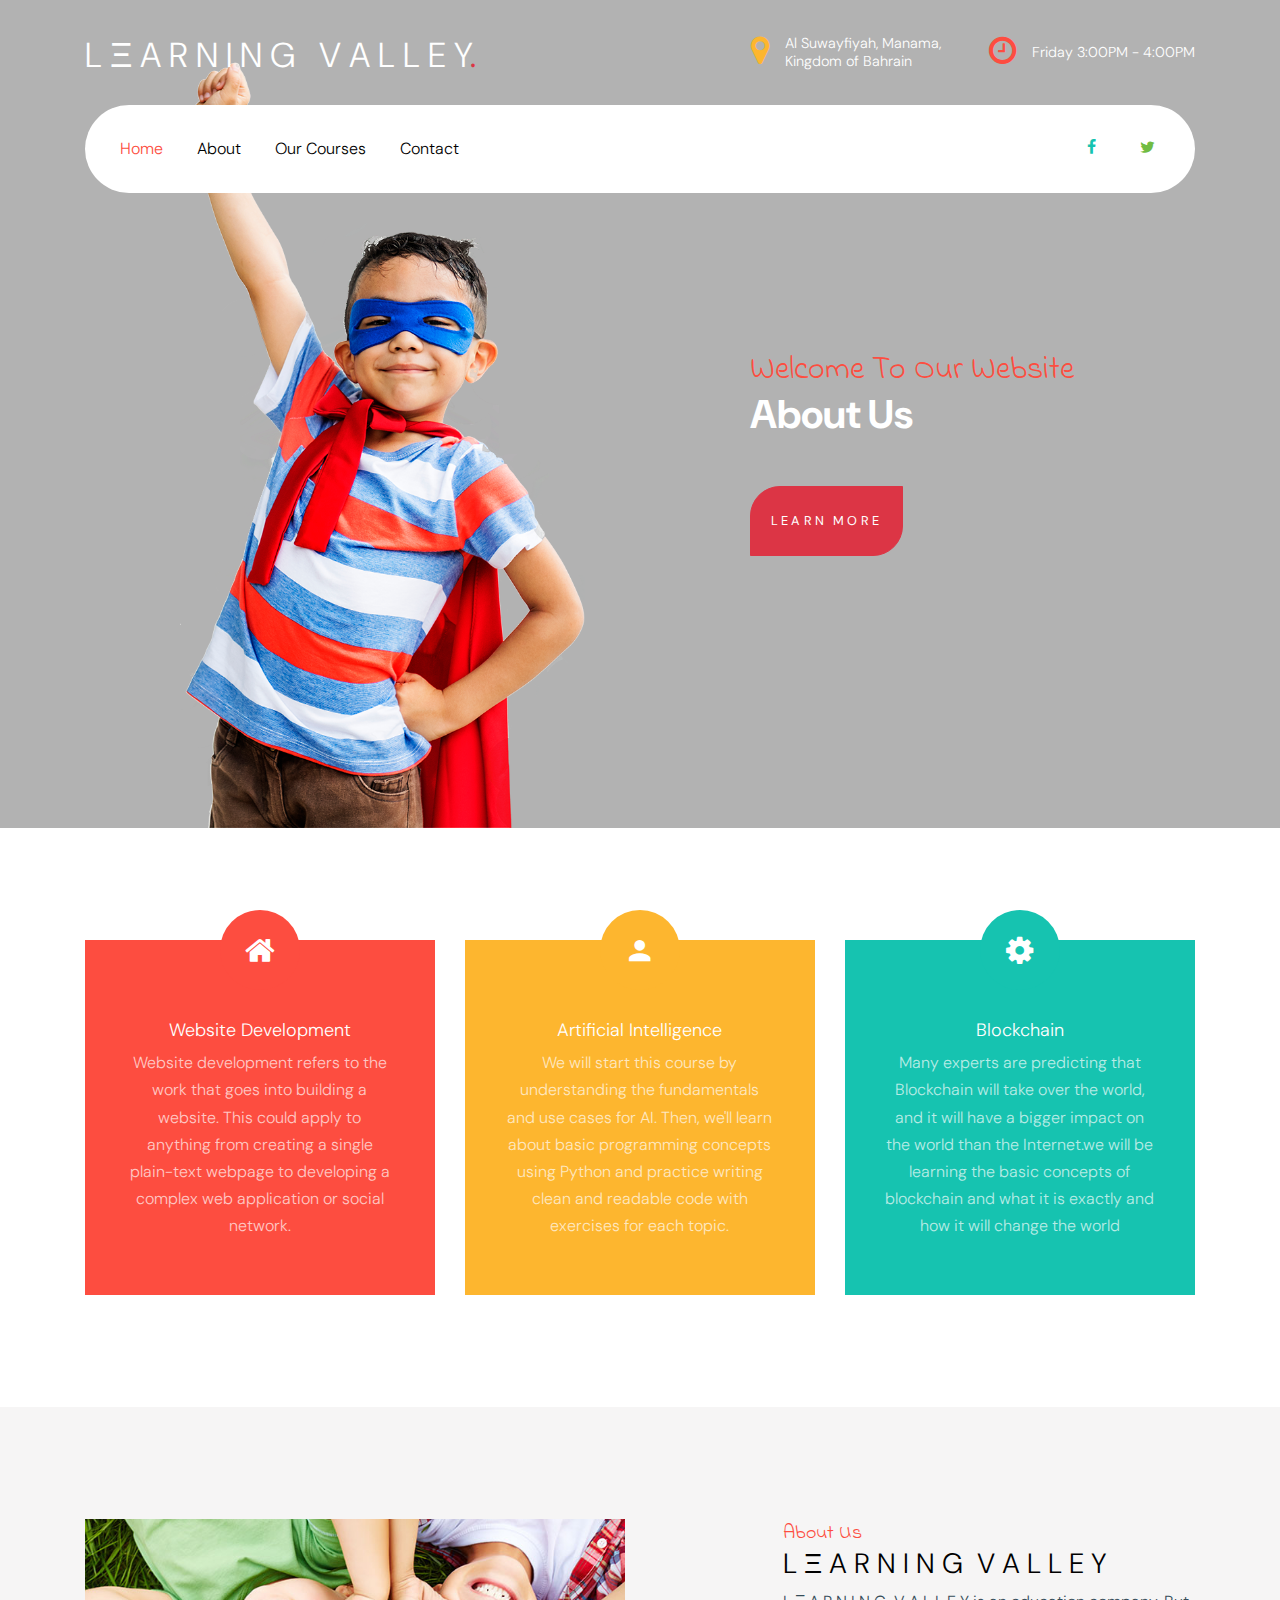
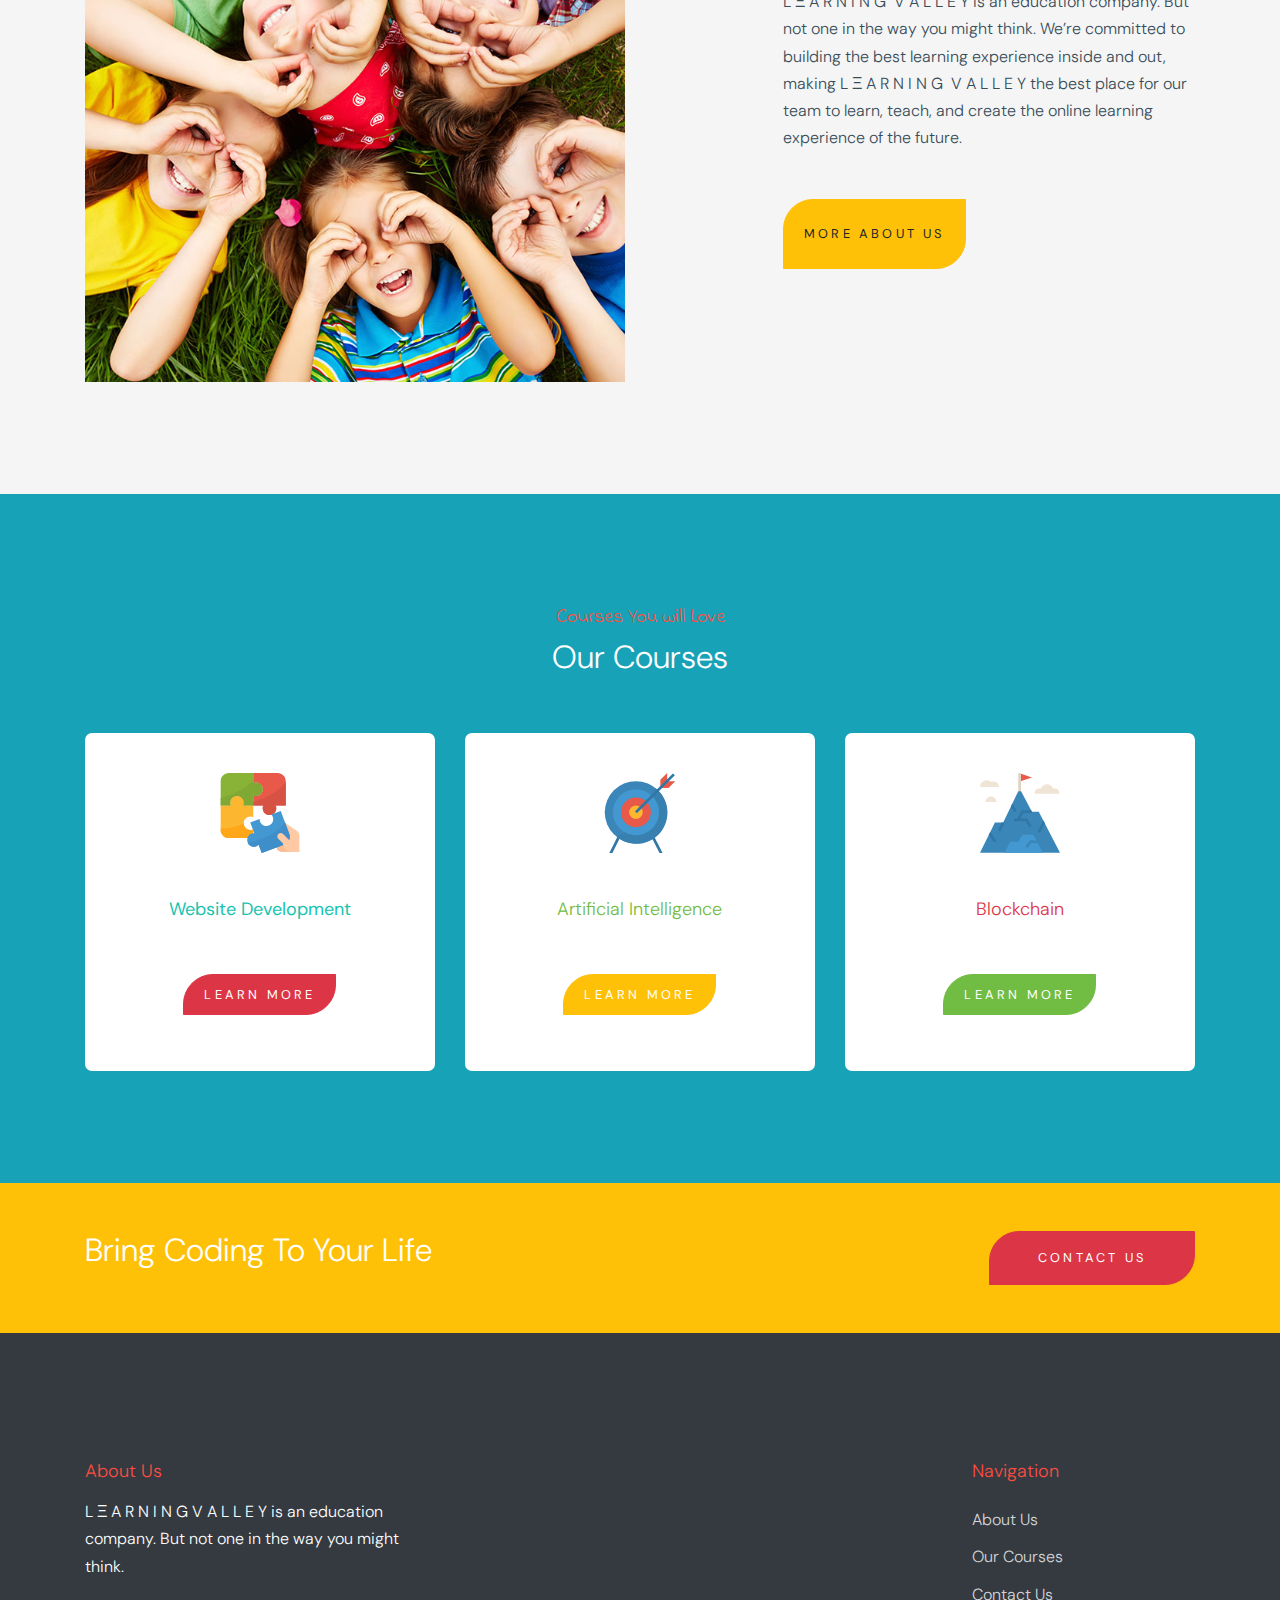
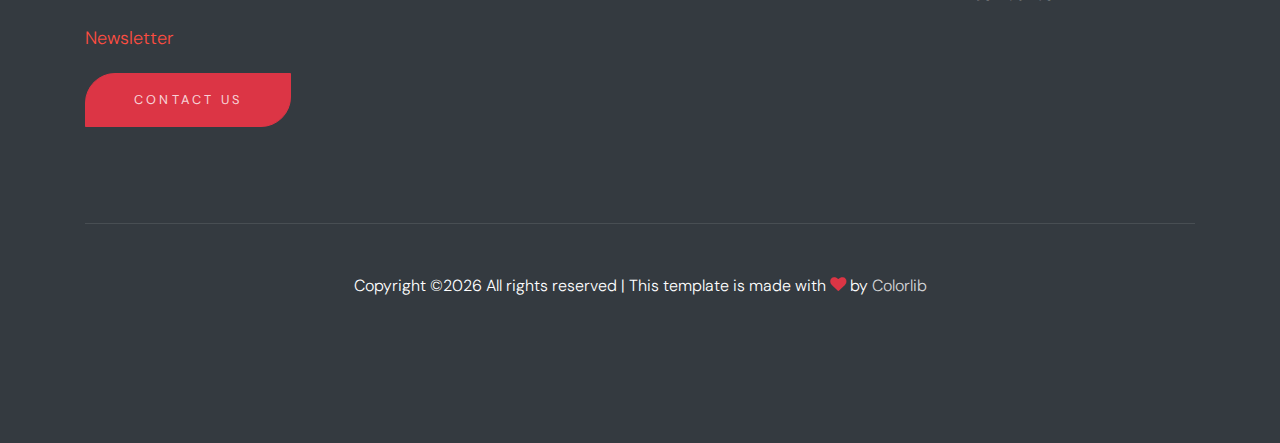
==== commit e8d1ee8f: "work mobile!!!!!1" ====
--- a/index.html
+++ b/index.html
@@ -24,7 +24,7 @@
 
   </head>
 
-  <body data-spy="scroll" data-target=".site-navbar-target" data-offset="300">
+  <body data-spy="scroll" data-target=".site-navbar-target" data-offset="300" style="background-color: #B2B2B2">
 
     
     <div class="site-wrap" id="home-section">
@@ -45,7 +45,7 @@
         <div class="container mb-3">
           <div class="d-flex align-items-center">
             <div class="site-logo mr-auto">
-              <a href="index.html" style="font-size: 2rem;">L Ξ A R N I N G  &nbsp V A L L E Y<span class="text-primary">.</span></a>
+              <a href="index.html" style="font-size: 2.7vw; ">L Ξ A R N I N G  &nbsp V A L L E Y<span class="text-primary">.</span></a>
             </div>
             <div class="site-quick-contact d-none d-lg-flex ml-auto ">
               <div class="d-flex site-info align-items-center mr-5">
@@ -84,33 +84,32 @@
                
               </div>
           </div>
-        </div>
-
        
 
+       
+
       </header>
 
     <div class="ftco-blocks-cover-1">
-       
-      <div class="site-section-cover overlay">
+       <!-- data-stellar-background-ratio="0.5" style="background-image: url('images/hero_1.jpg')" -->
+      
         <div class="container">
           <div class="row align-items-center ">
+            <div class="col-md-6 ml-auto align-self-end">
+              <img src="images/kid_transparent.png" alt="Image" class="img-fluid"> 
+             </div>
             <div class="col-md-5 mt-5 pt-5">
-              <span class="text-cursive h5 text-red" >Welcome To Our Website</span>
-              <h1 class="mb-3 font-weight-bold text-teal">Bring Coding To Your Life </h1>
-              <p>Amazing Courses for kids and adults  </p>
+              <span class="text-cursive h5 text-red" style="font-size: 2rem;">Welcome To Our Website</span>
+              <h1 class="mb-3 font-weight-bold text-teal" style="color: white;">About Us</h1>
               <p class="mt-5"><a href="about.html" class="btn btn-primary py-4 btn-custom-1">Learn More</a></p>
             </div>
-            <div class="col-md-6 ml-auto align-self-end">
-              <img src="images/kid_transparent.png" alt="Image" class="img-fluid">
-              
-            </div>
-          </div>
-        </div>
-      </div>
-    </div>
-
-    <div class="site-section">
+            
+          </div>
+        </div>
+      </div>
+    </div>   </div>
+
+    <div class="site-section" style="background-color: white;">
       <div class="container">
         <div class="row">
           <div class="col-lg-4">
--- a/css/style.css
+++ b/css/style.css
@@ -802,6 +802,9 @@
       bottom: 0;
       background: rgba(0, 0, 0, 0.3);
       z-index: 1; }
+  .text-cursive h5.text-red{
+    font-size: 1px;
+  }
   .site-section-cover.inner-page,
   .site-section-cover.inner-page .container > .row {
     height: auto;
@@ -884,7 +887,8 @@
   margin-top: -10rem; }
   @media (max-width: 991.98px) {
     .block-img-video-1-wrap .block-img-video-1 {
-      margin-top: -6rem; } }
+      margin-top: -6rem; }
+    }
 
 .block-img-video-1 > a {
   display: block;
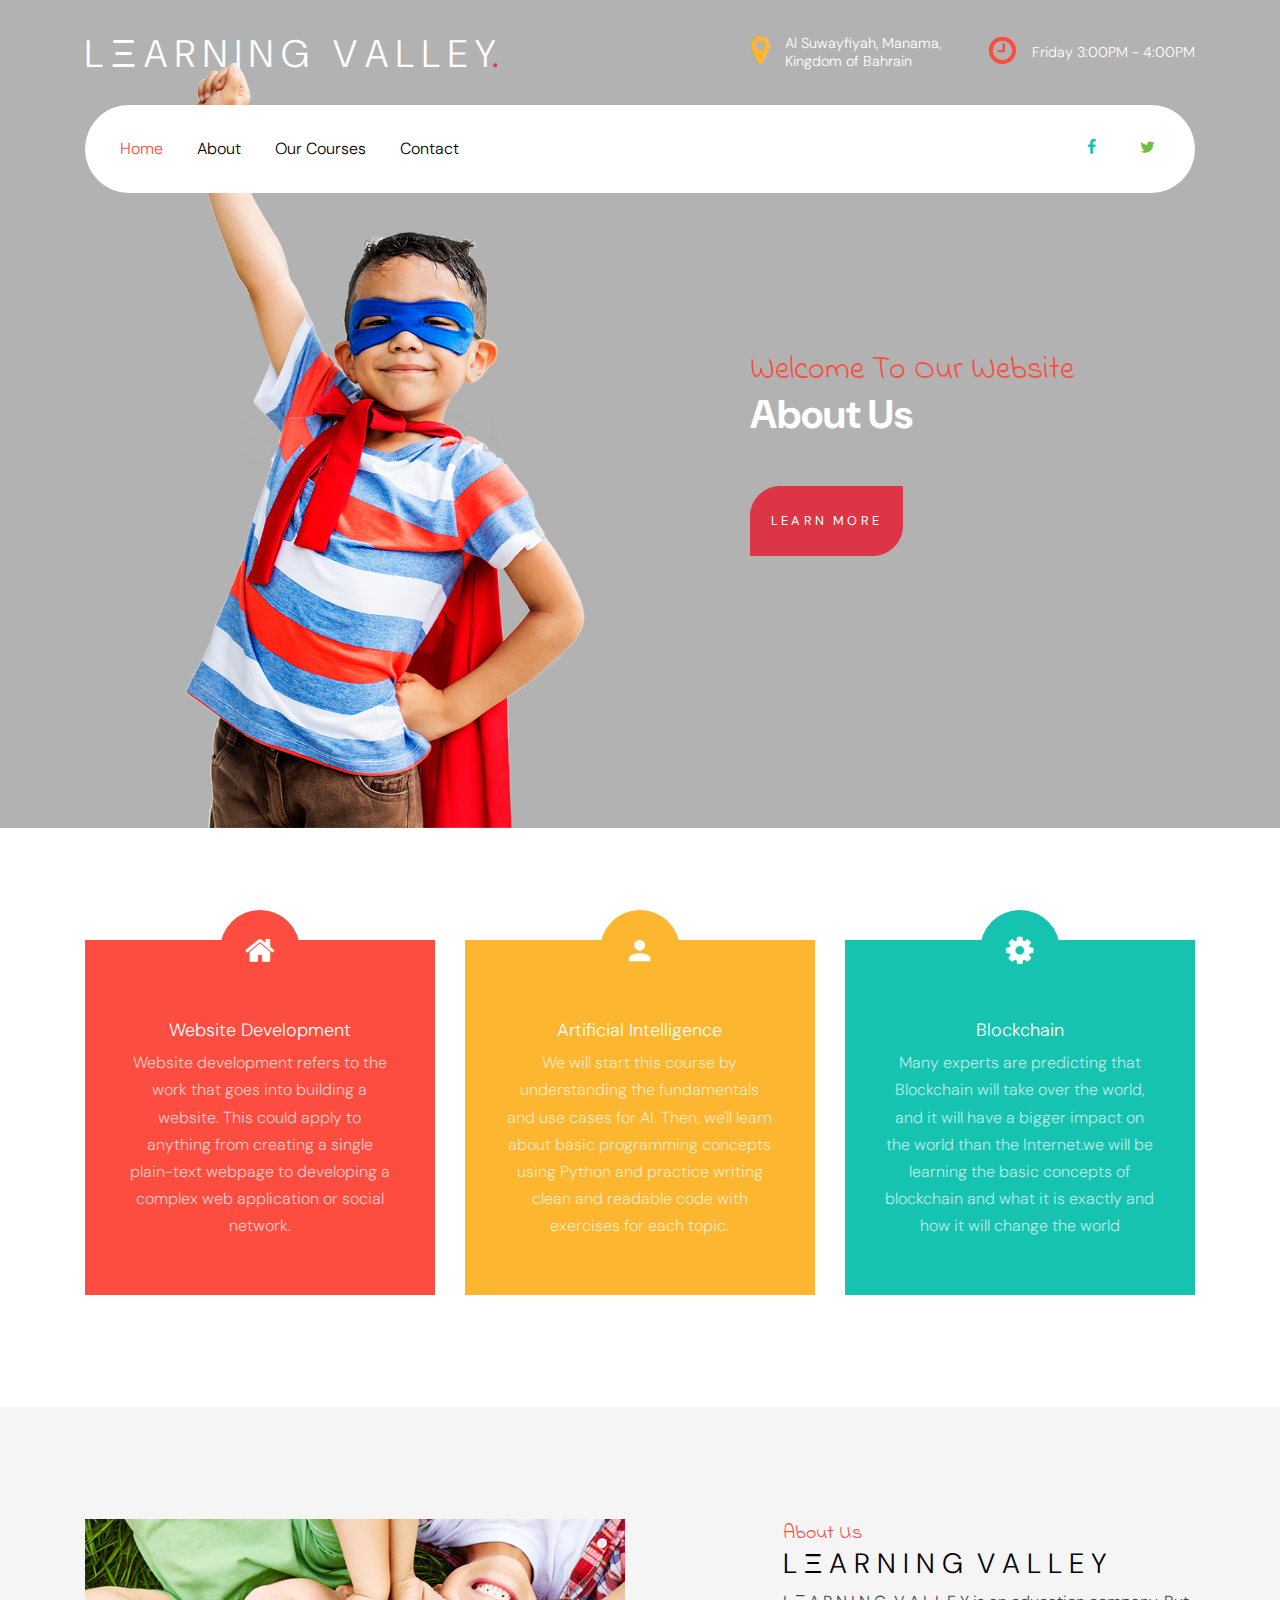
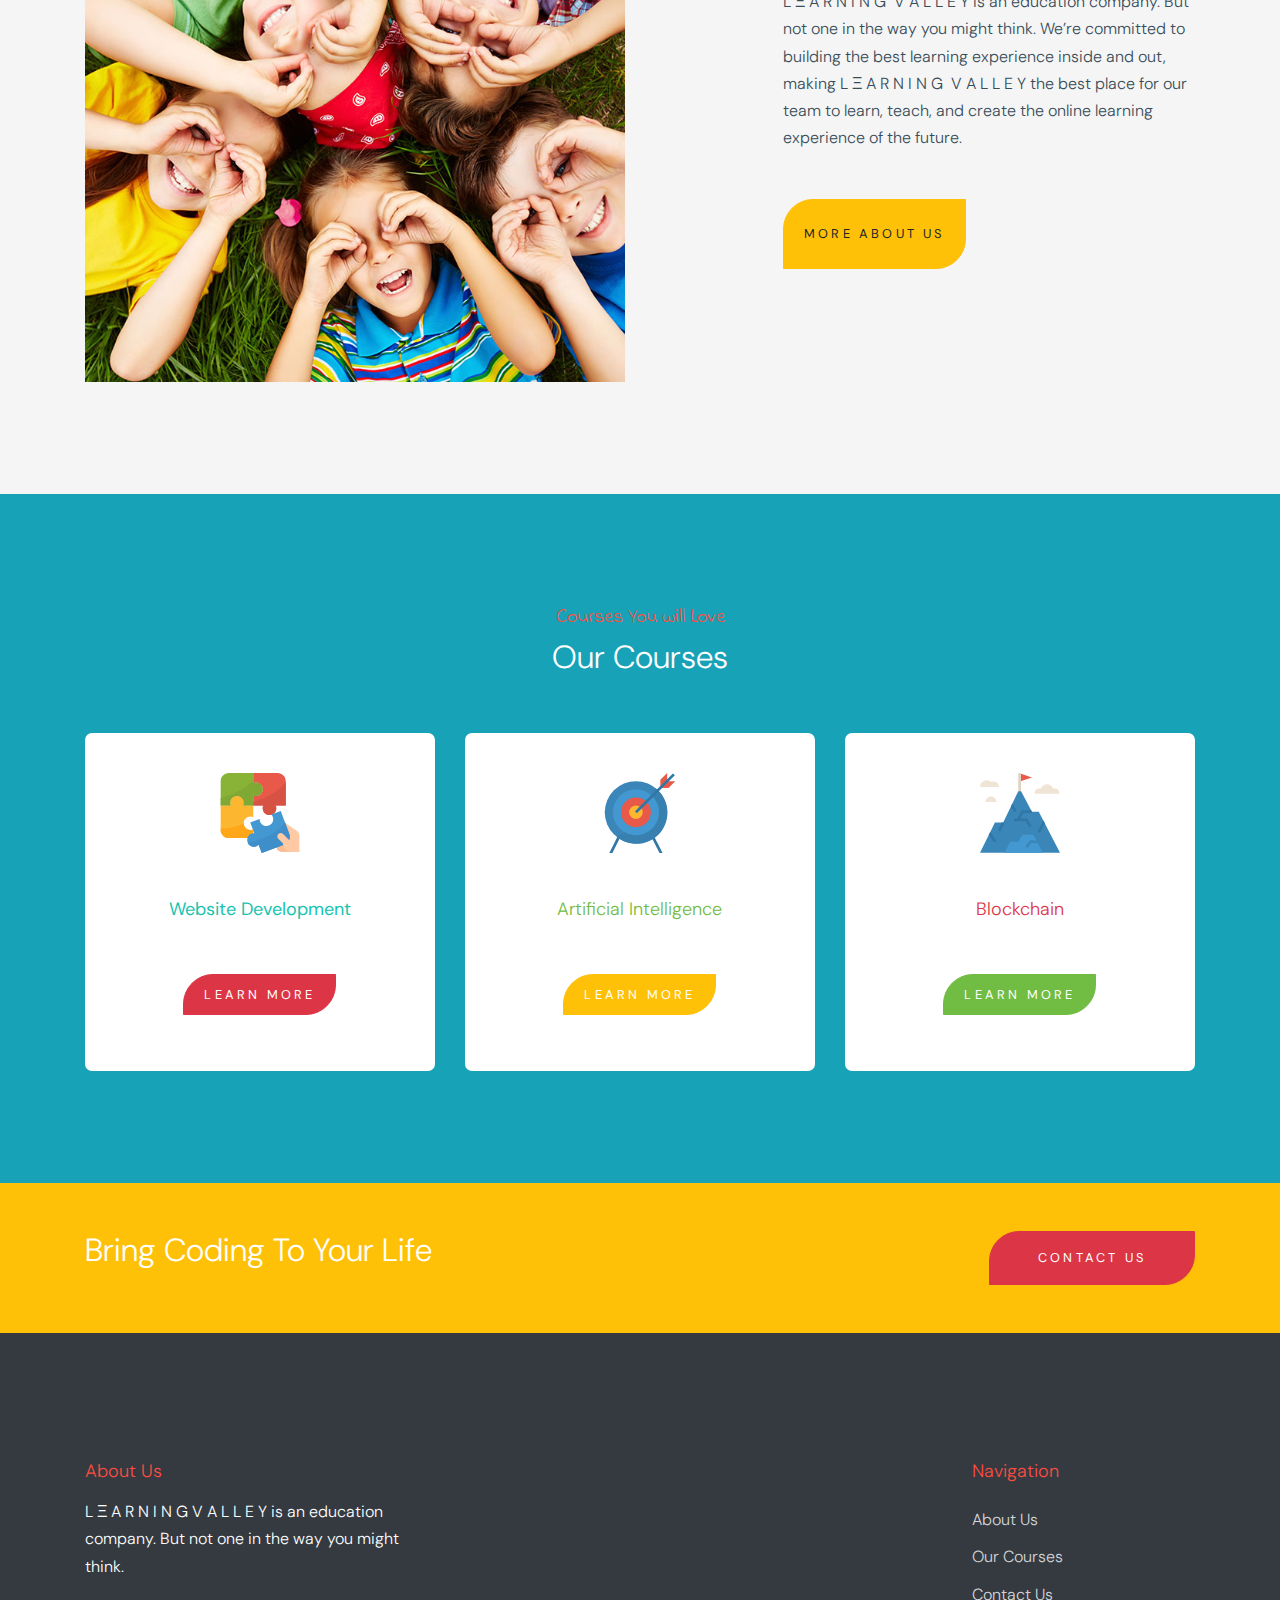
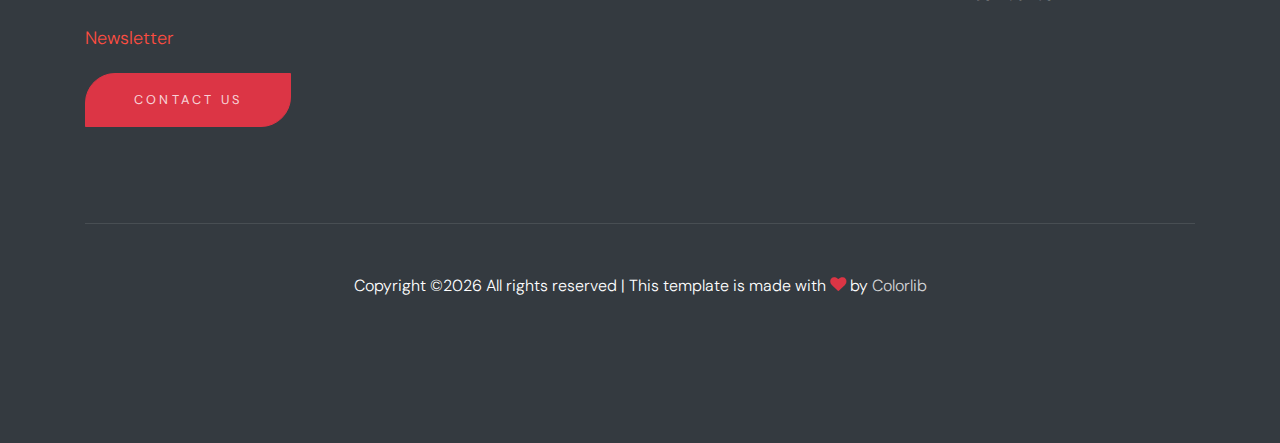
==== commit 76bac24f: "hh" ====
--- a/index.html
+++ b/index.html
@@ -45,7 +45,7 @@
         <div class="container mb-3">
           <div class="d-flex align-items-center">
             <div class="site-logo mr-auto">
-              <a href="index.html" style="font-size: 2.7vw; ">L Ξ A R N I N G  &nbsp V A L L E Y<span class="text-primary">.</span></a>
+              <a href="index.html" style="font-size: 3vw; ">L Ξ A R N I N G  &nbsp V A L L E Y<span class="text-primary">.</span></a>
             </div>
             <div class="site-quick-contact d-none d-lg-flex ml-auto ">
               <div class="d-flex site-info align-items-center mr-5">
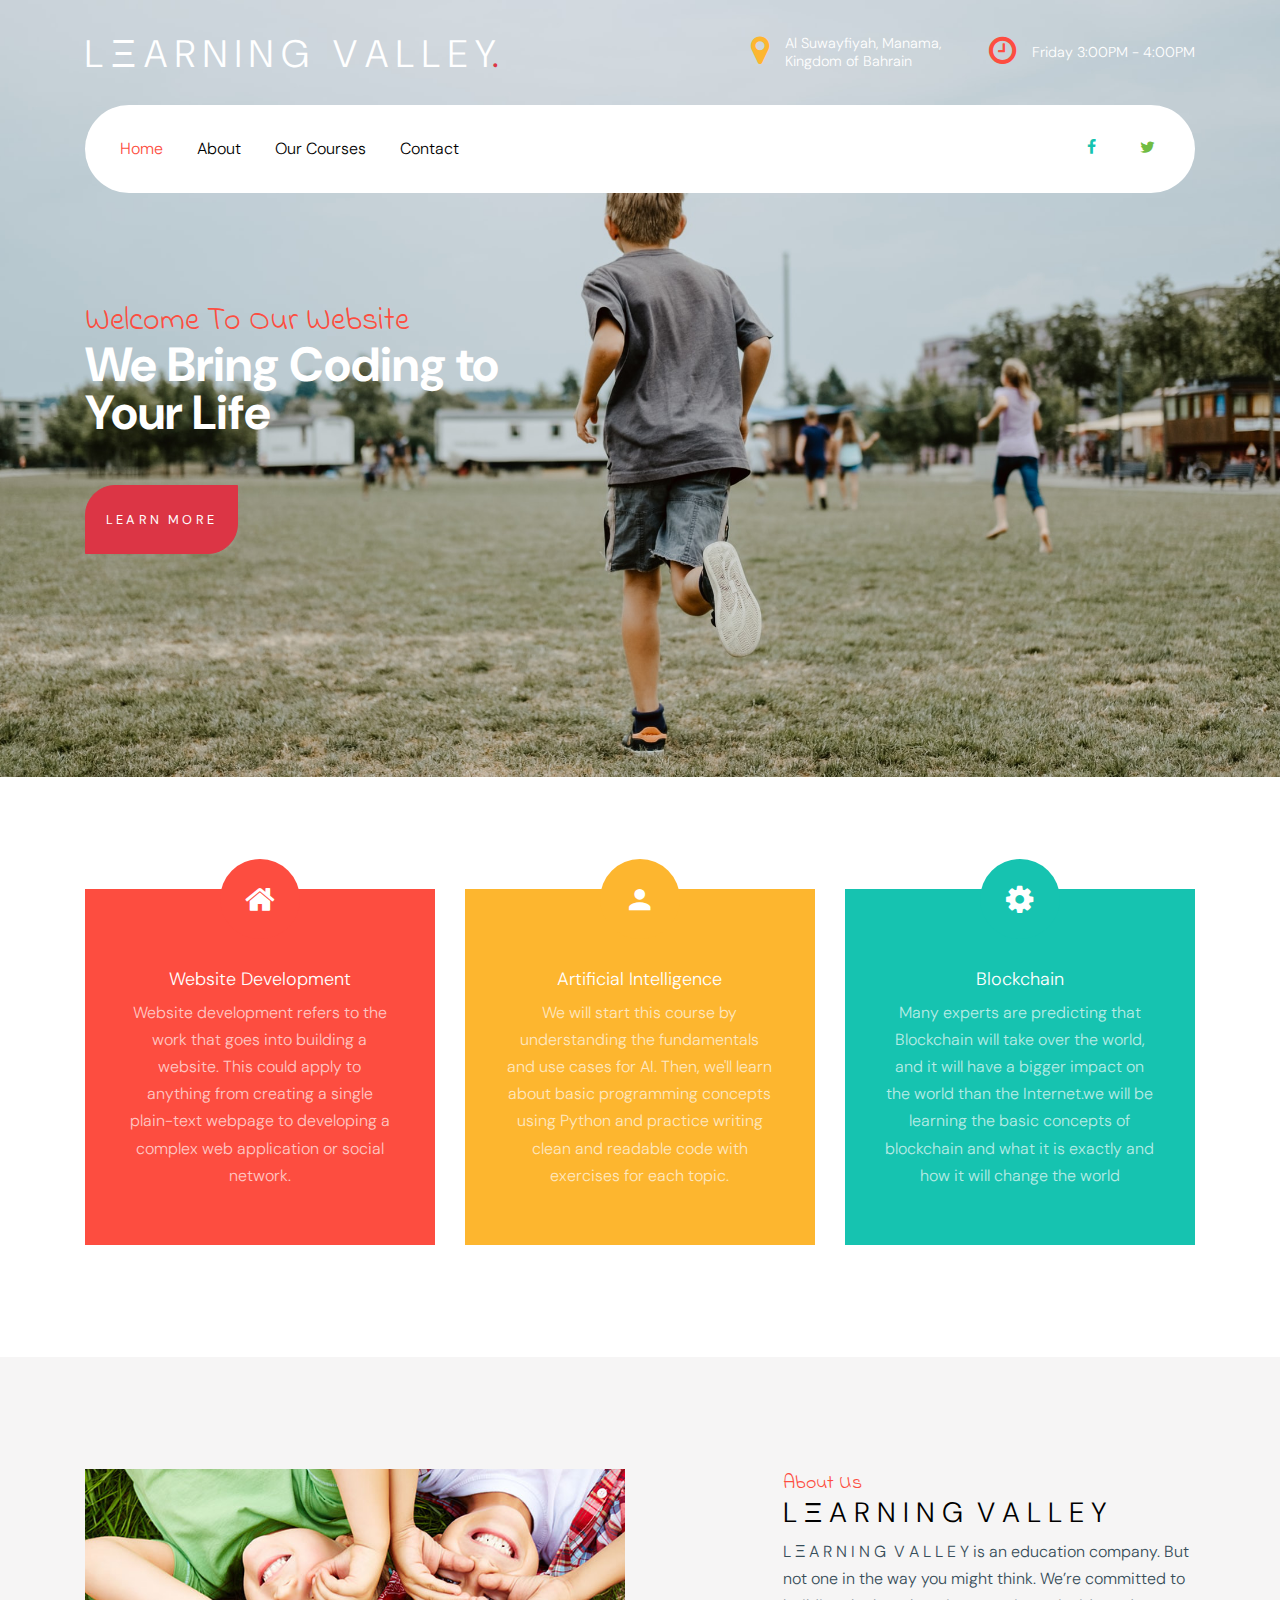
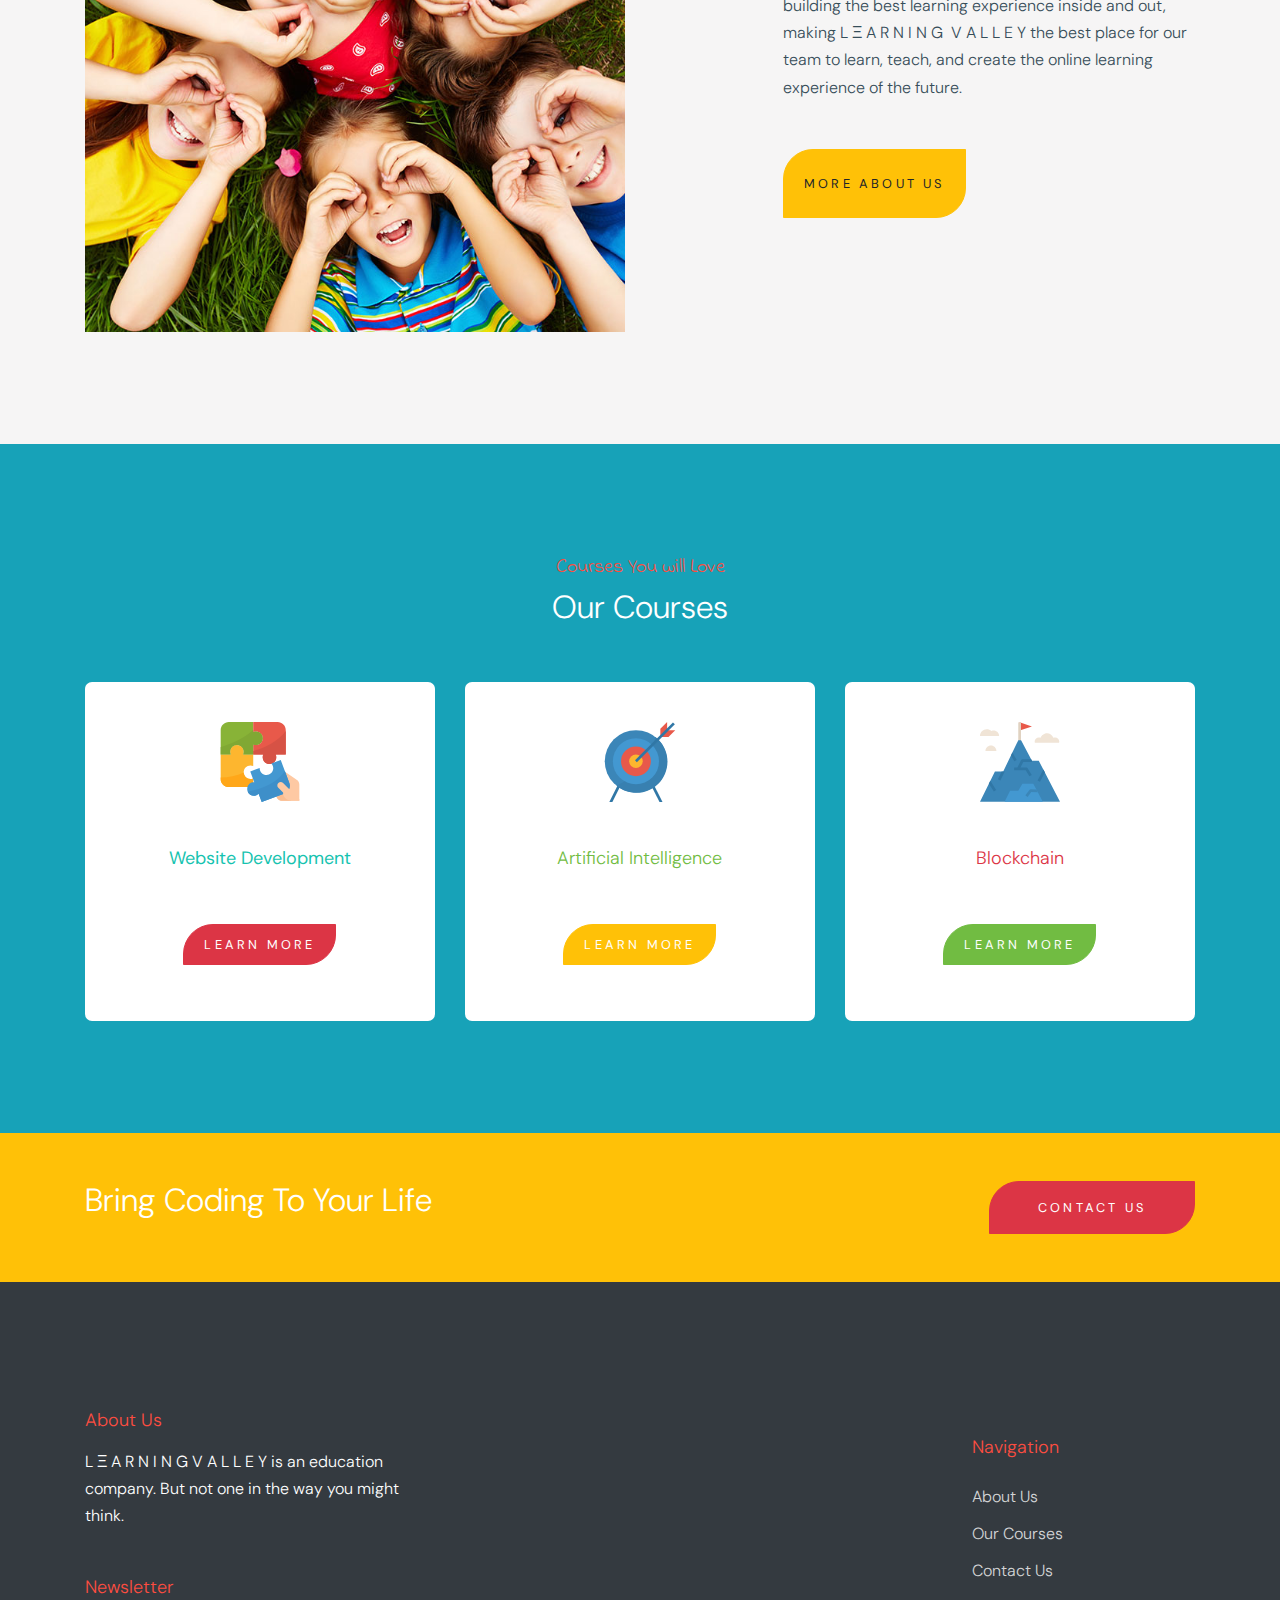
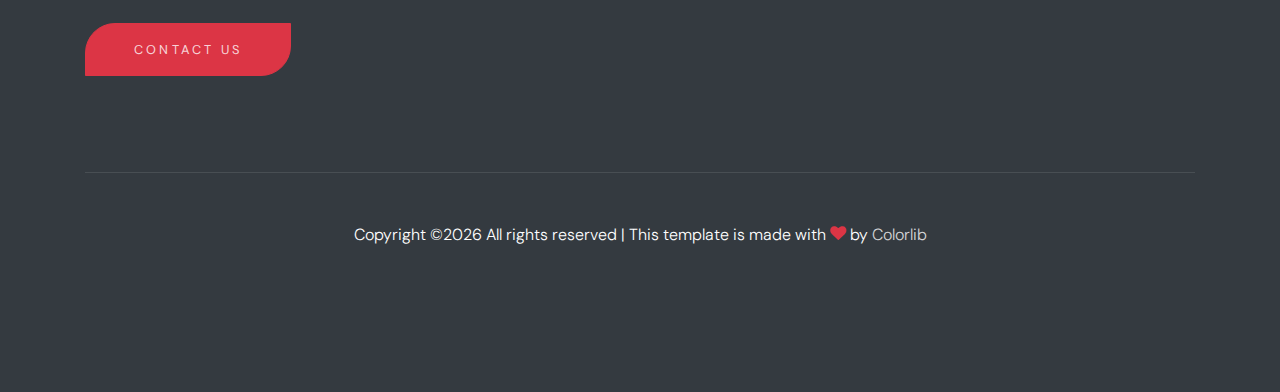
==== commit b781f594: "done" ====
--- a/index.html
+++ b/index.html
@@ -92,15 +92,16 @@
 
     <div class="ftco-blocks-cover-1">
        <!-- data-stellar-background-ratio="0.5" style="background-image: url('images/hero_1.jpg')" -->
-      
+       <div class="site-section-cover overlay" data-stellar-background-ratio="0.5" style="background-image: url('images/hero_6.jpg')">
         <div class="container">
           <div class="row align-items-center ">
-            <div class="col-md-6 ml-auto align-self-end">
+           <!-- <div class="col-md-6 ml-auto align-self-end">
               <img src="images/kid_transparent.png" alt="Image" class="img-fluid"> 
-             </div>
+             </div>-->
+
             <div class="col-md-5 mt-5 pt-5">
               <span class="text-cursive h5 text-red" style="font-size: 2rem;">Welcome To Our Website</span>
-              <h1 class="mb-3 font-weight-bold text-teal" style="color: white;">About Us</h1>
+              <h1 class="mb-3 font-weight-bold text-teal" style="color: white;">We Bring Coding to Your Life</h1>
               <p class="mt-5"><a href="about.html" class="btn btn-primary py-4 btn-custom-1">Learn More</a></p>
             </div>
             
@@ -231,6 +232,8 @@
           <div class="col-lg-8 ml-auto">
             <div class="row">
               <div class="col-lg-4 ml-auto">
+                <br>
+                
                 <h2 class="footer-heading mb-4">Navigation</h2>
                 <ul class="list-unstyled">
                   <li><a href="about.html">About Us</a></li>
--- a/css/style.css
+++ b/css/style.css
@@ -800,7 +800,7 @@
       left: 0;
       right: 0;
       bottom: 0;
-      background: rgba(0, 0, 0, 0.3);
+      
       z-index: 1; }
   .text-cursive h5.text-red{
     font-size: 1px;
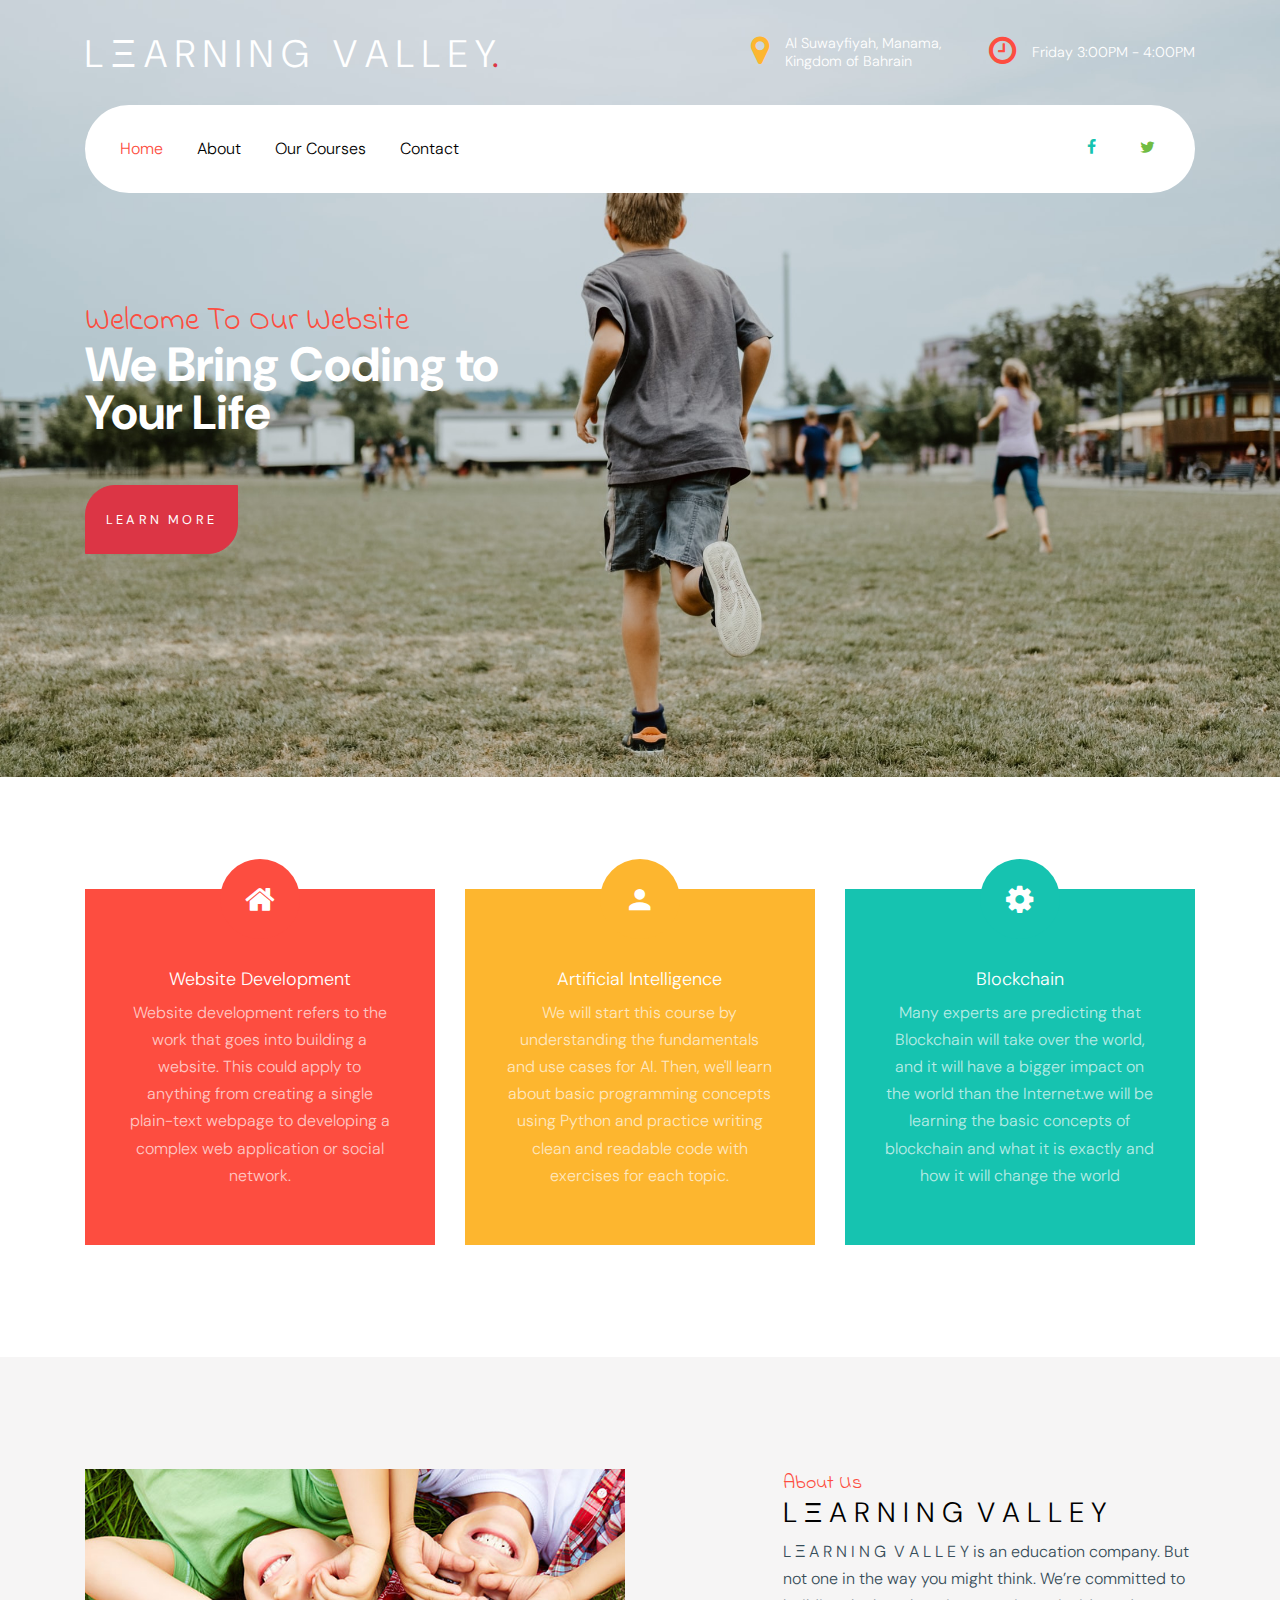
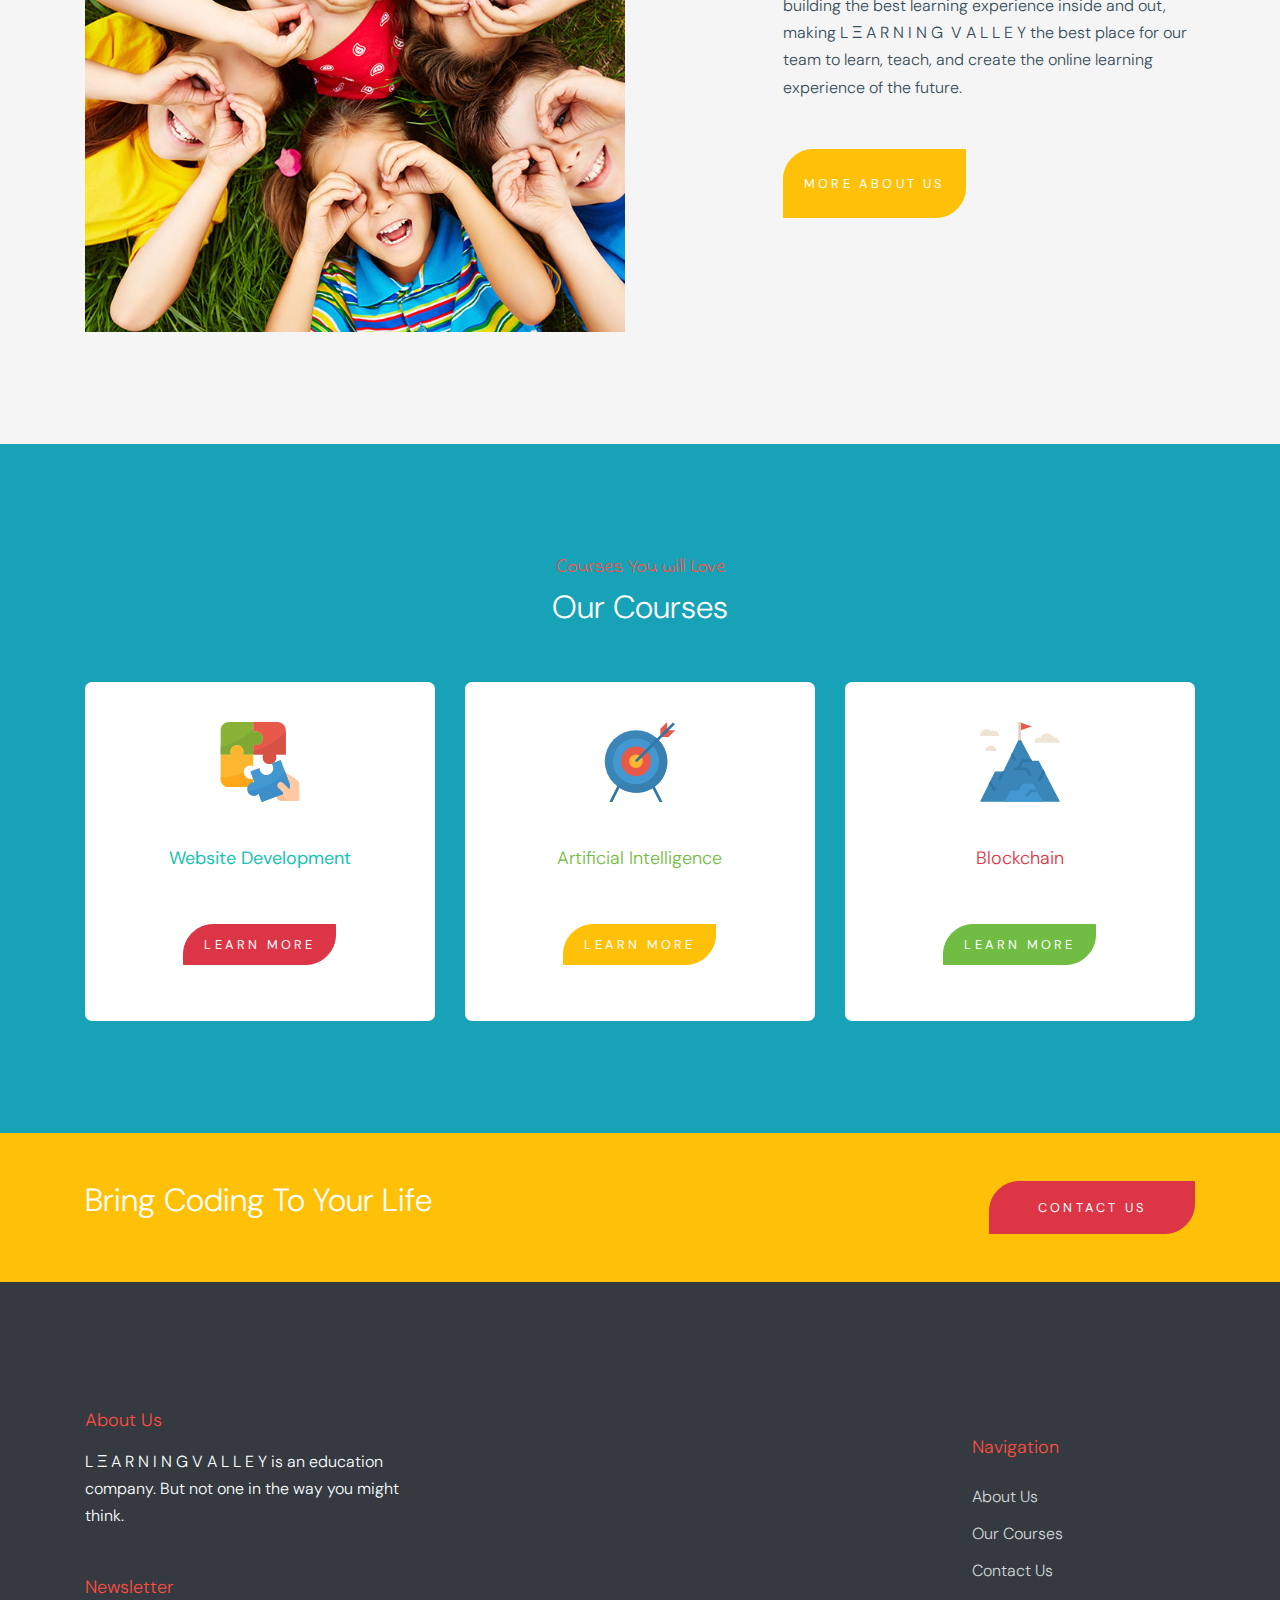
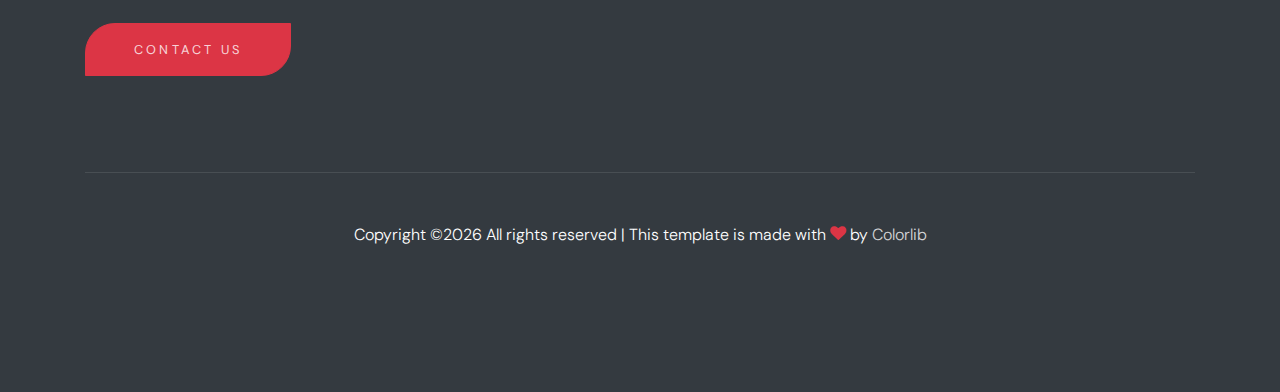
==== commit c9f185c2: "jj" ====
--- a/index.html
+++ b/index.html
@@ -155,7 +155,7 @@
             <h3 class="text-black">L Ξ A R N I N G &nbspV A L L E Y</h3>
             <p><span>L Ξ A R N I N G &nbspV A L L E Y is an education company. But not one in the way you might think. We’re committed to building the best learning experience inside and out, making L Ξ A R N I N G &nbspV A L L E Y the best place for our team to learn, teach, and create the online learning experience of the future.</span></p>
 
-            <p class="mt-5"><a href="about.html" class="btn btn-warning py-4 btn-custom-1" >More About Us</a></p>
+            <p class="mt-5"><a href="about.html" class="btn btn-warning py-4 btn-custom-1" style="color: white;">More About Us</a></p>
           </div>
         </div>
       </div>
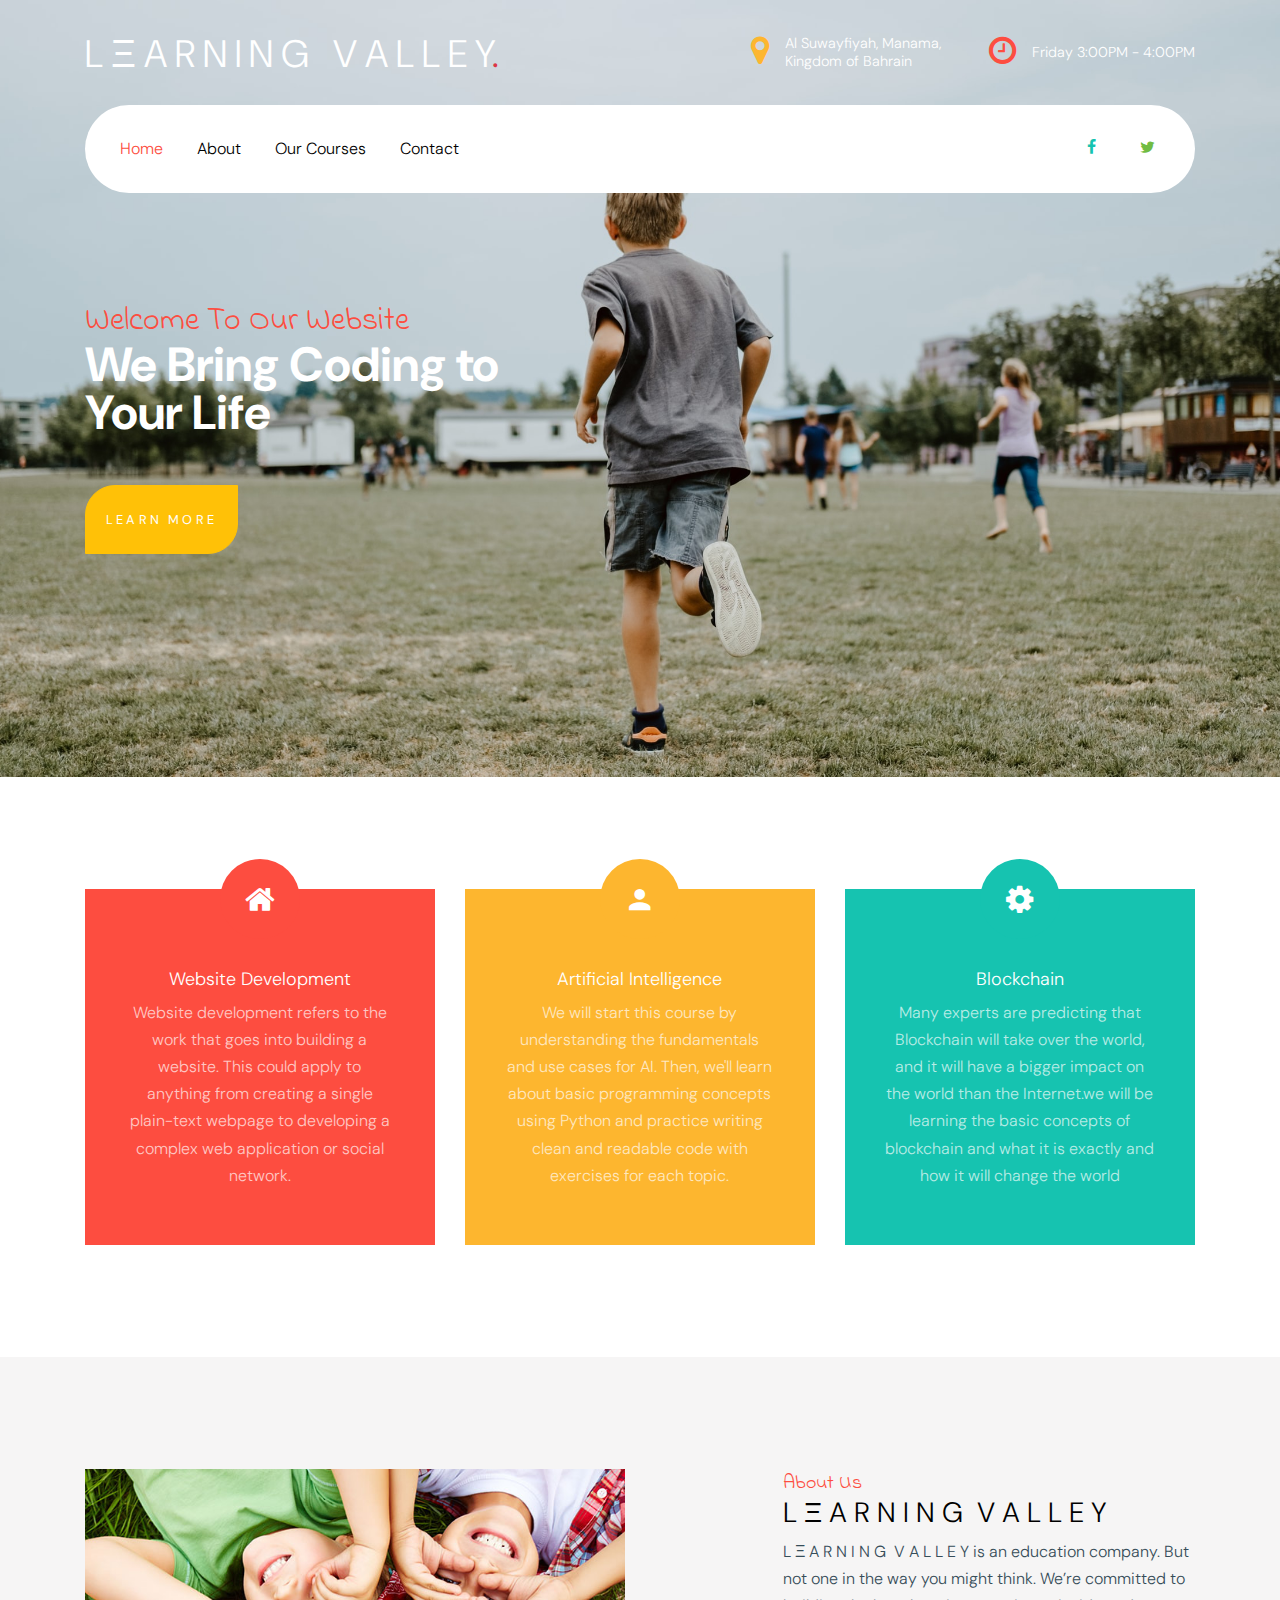
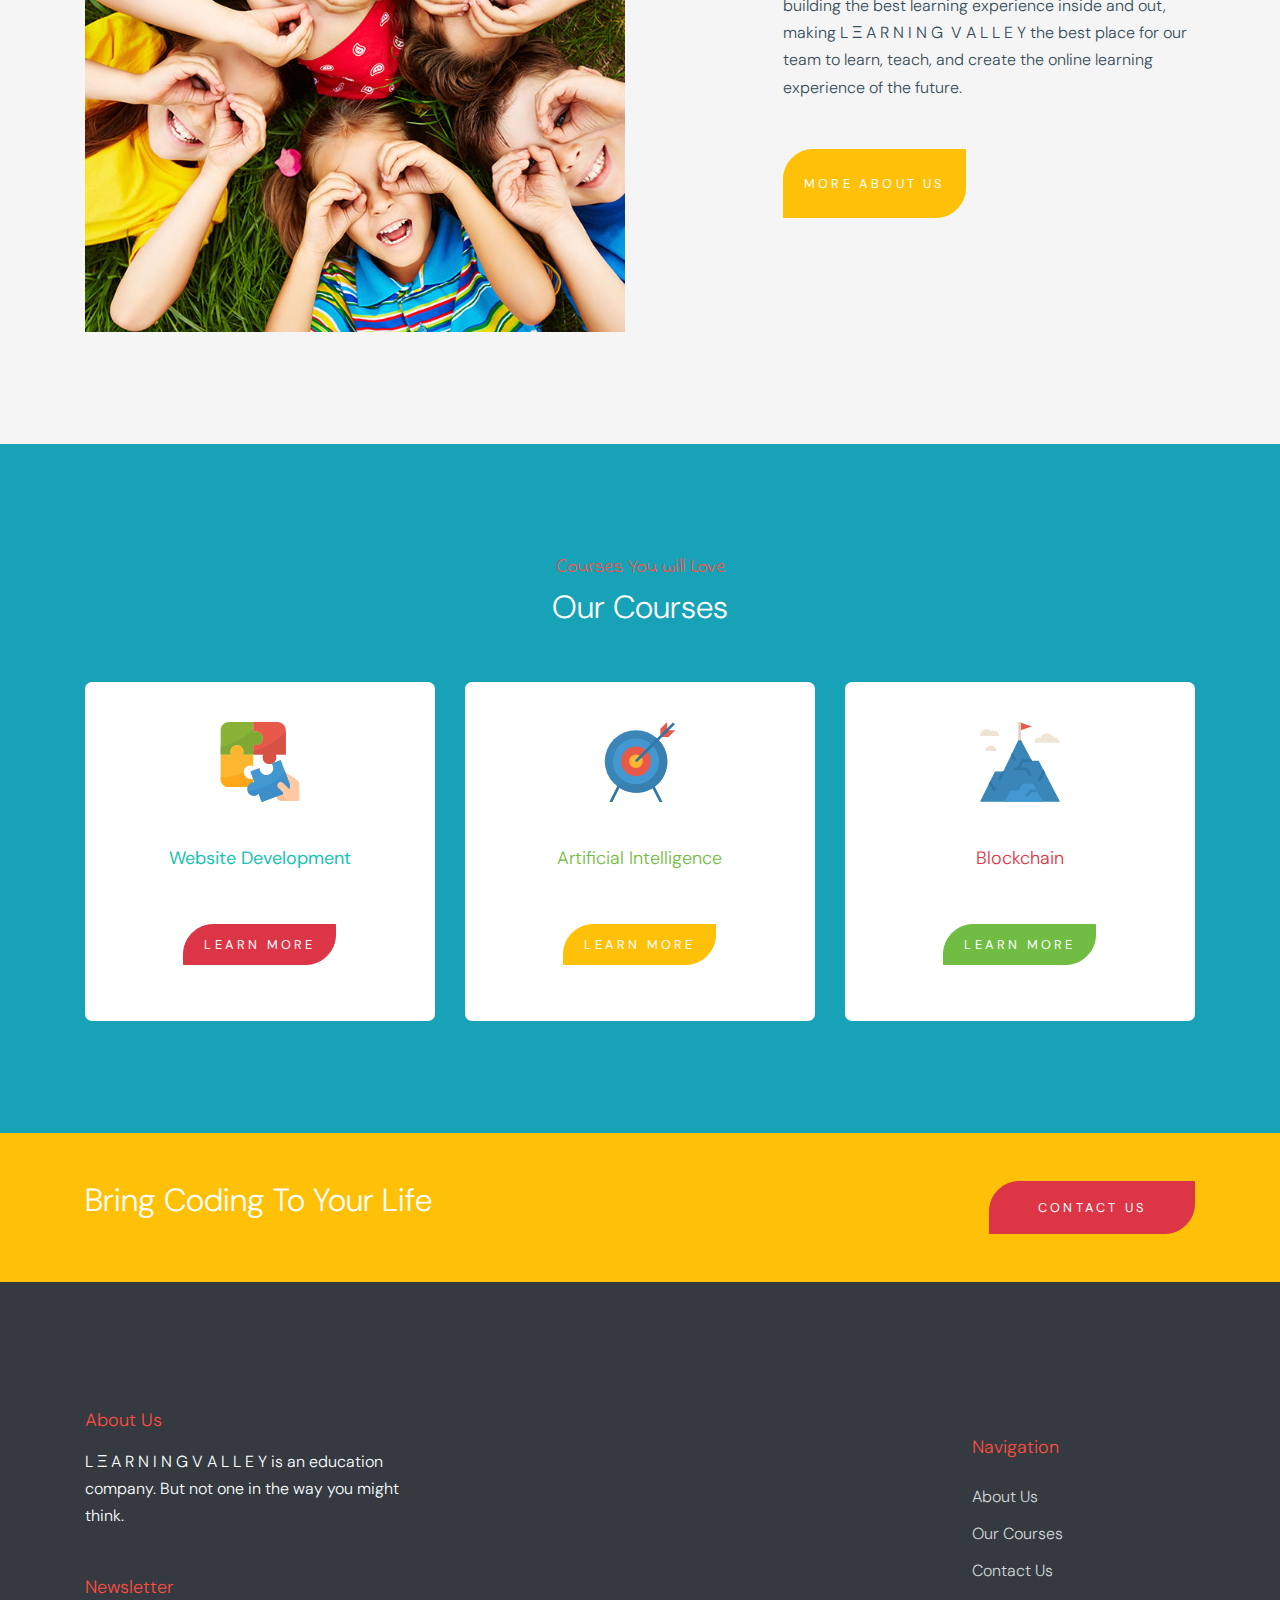
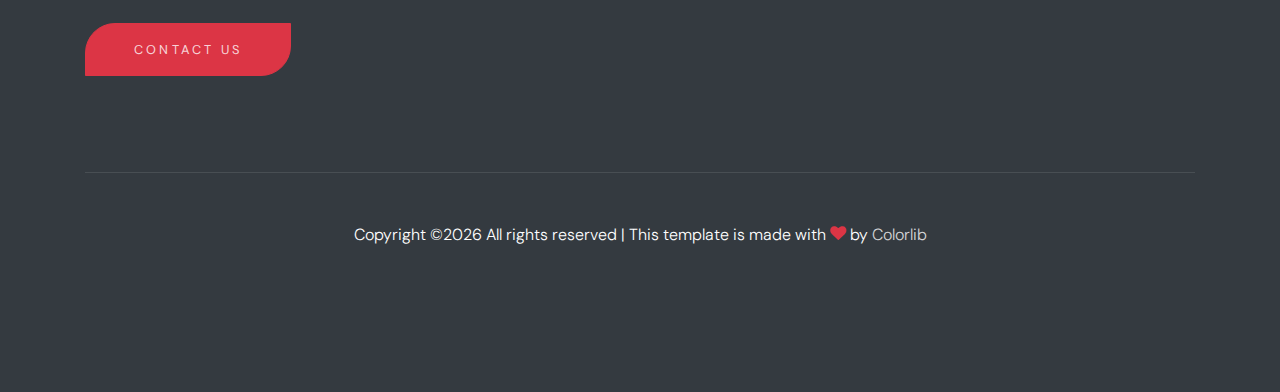
==== commit 98bb0987: "finished?!!!" ====
--- a/index.html
+++ b/index.html
@@ -102,7 +102,7 @@
             <div class="col-md-5 mt-5 pt-5">
               <span class="text-cursive h5 text-red" style="font-size: 2rem;">Welcome To Our Website</span>
               <h1 class="mb-3 font-weight-bold text-teal" style="color: white;">We Bring Coding to Your Life</h1>
-              <p class="mt-5"><a href="about.html" class="btn btn-primary py-4 btn-custom-1">Learn More</a></p>
+              <p class="mt-5"><a href="about.html" class="btn btn-primary py-4 btn-custom-1" style="background-color: #FFC107; border-color: #FFC107;">Learn More</a></p>
             </div>
             
           </div>
